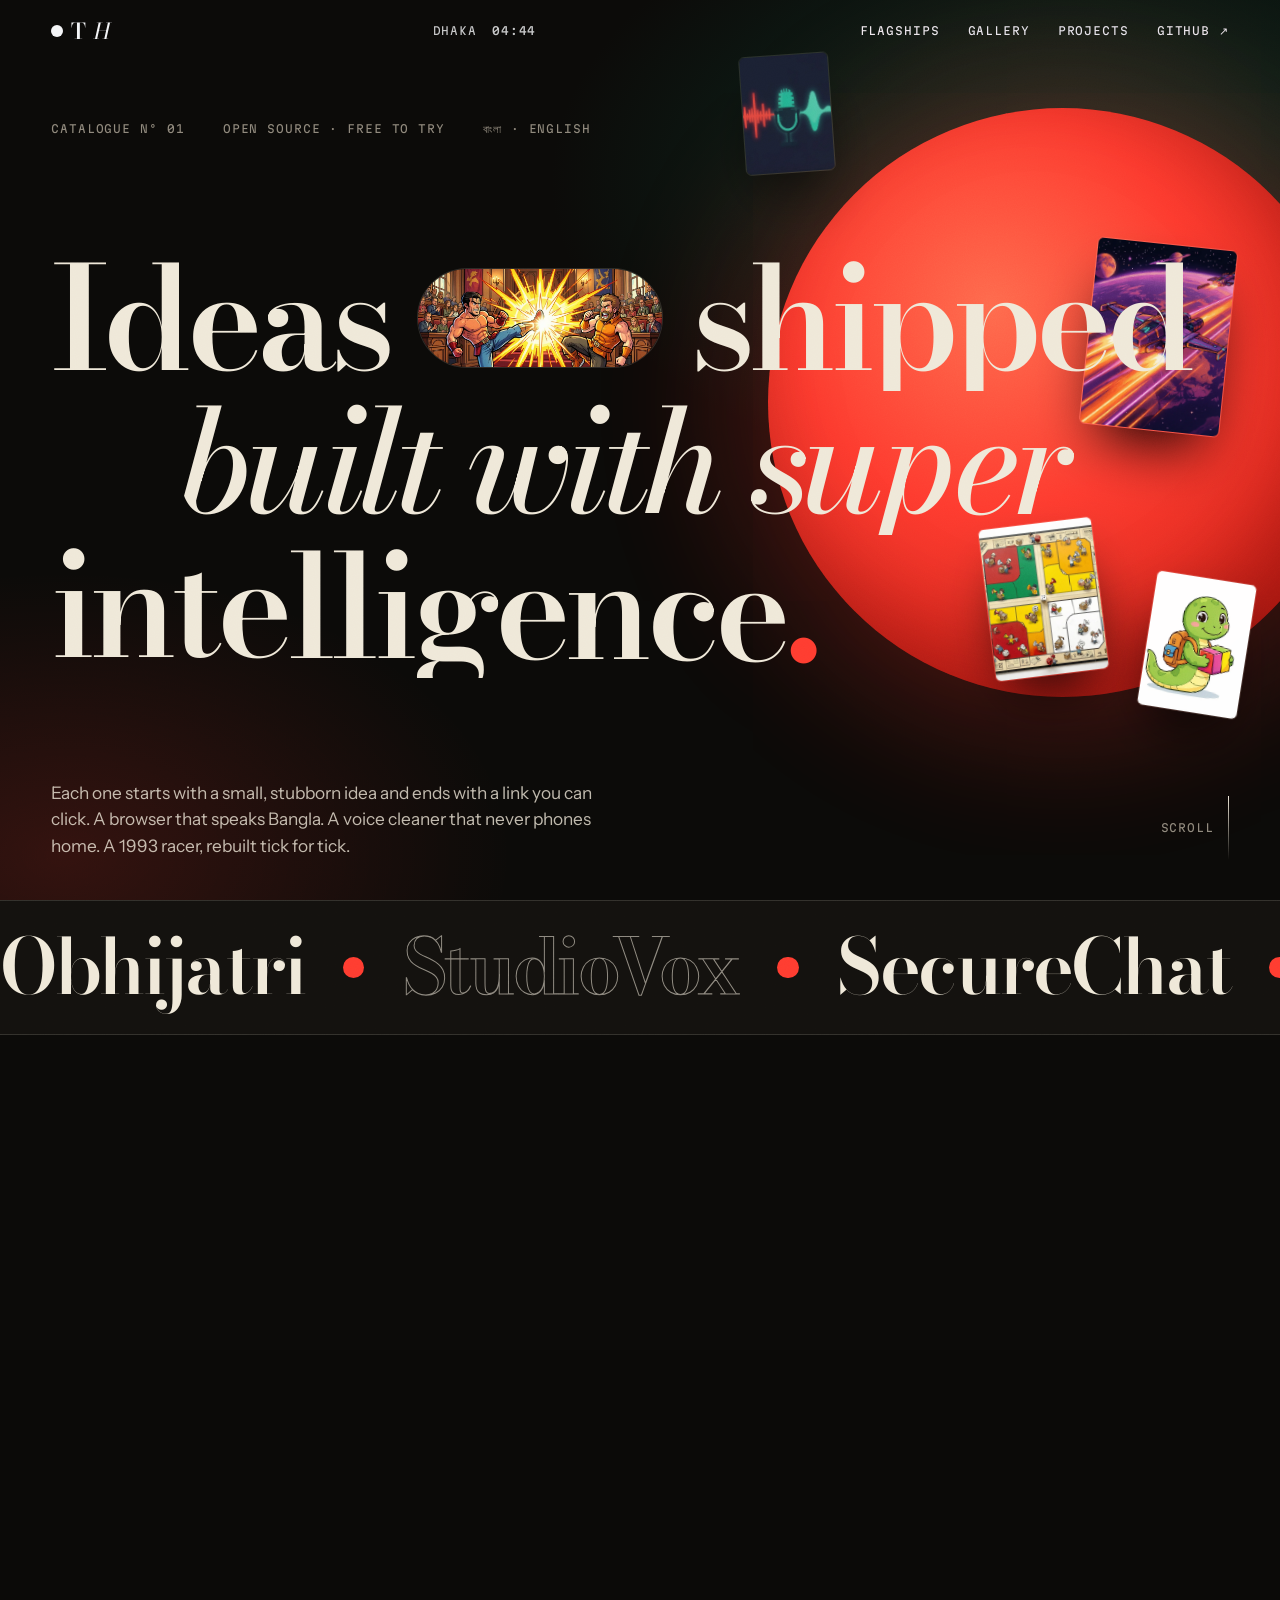
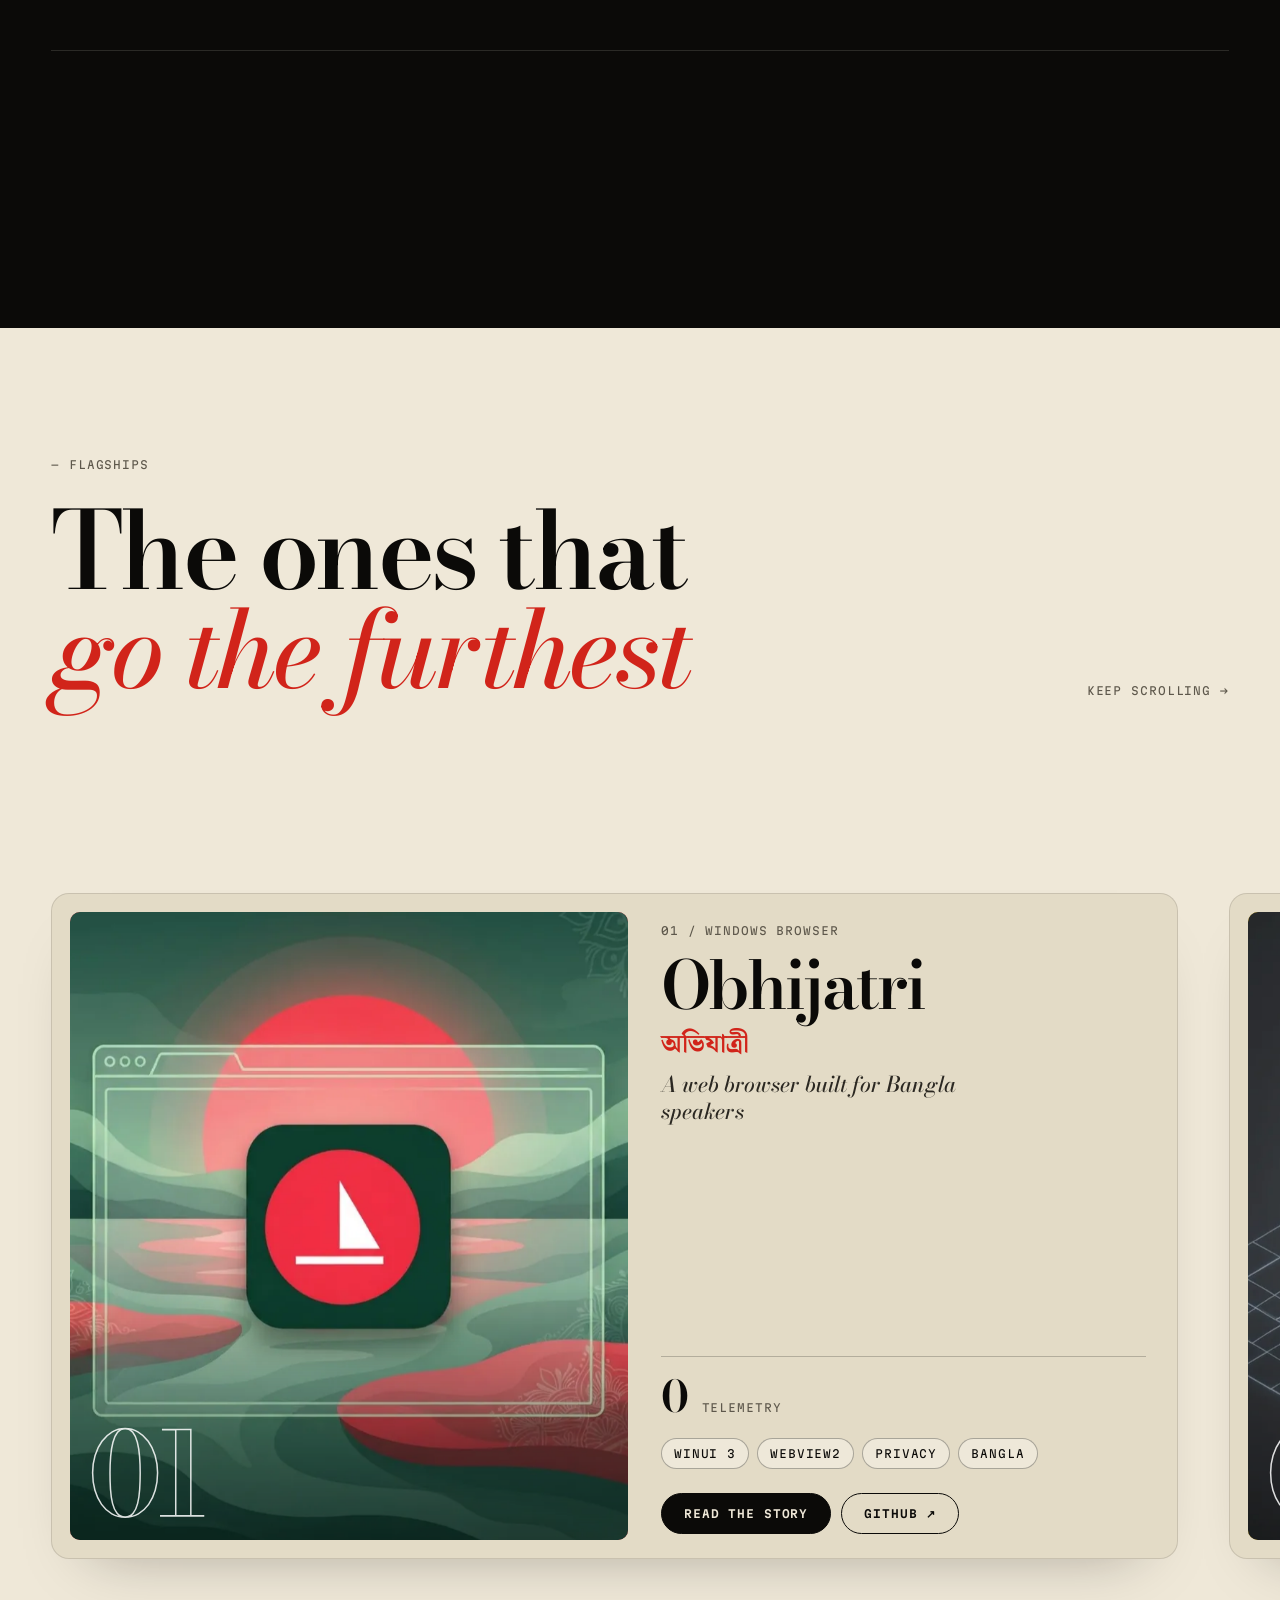
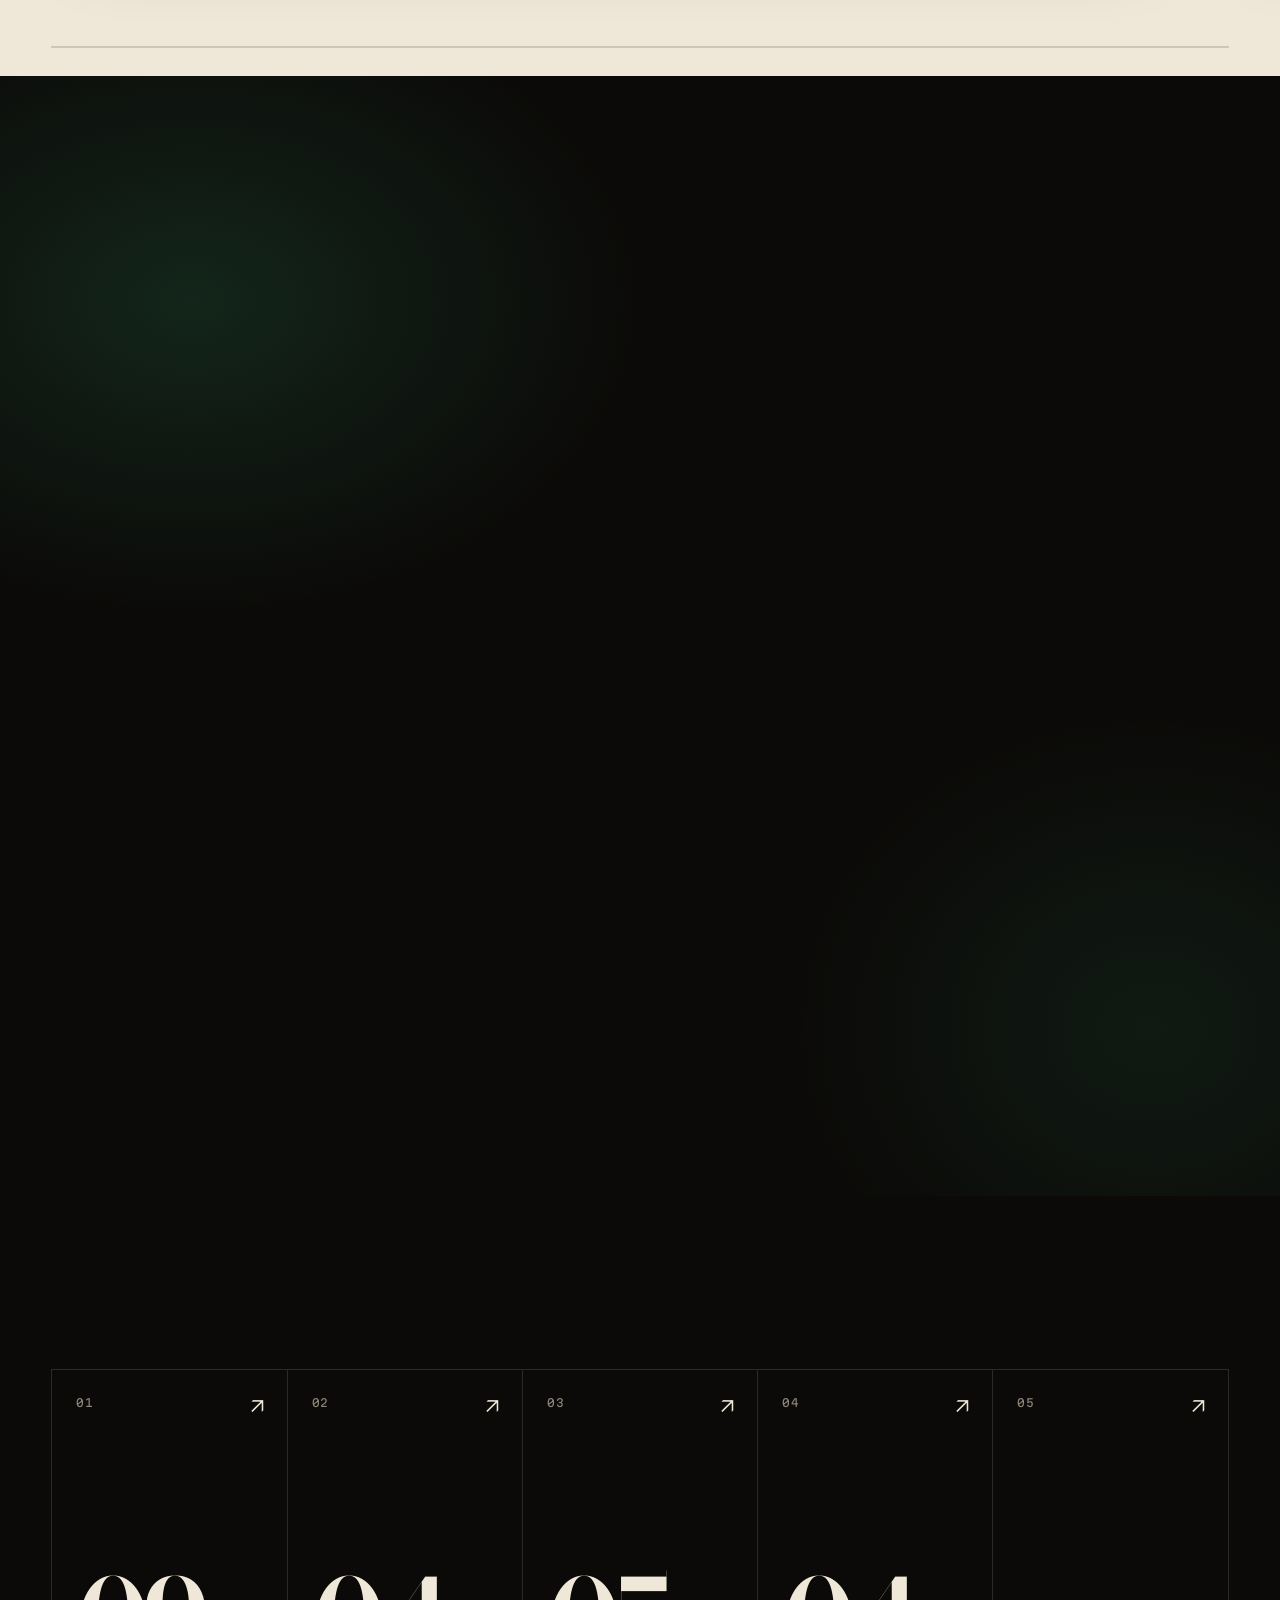
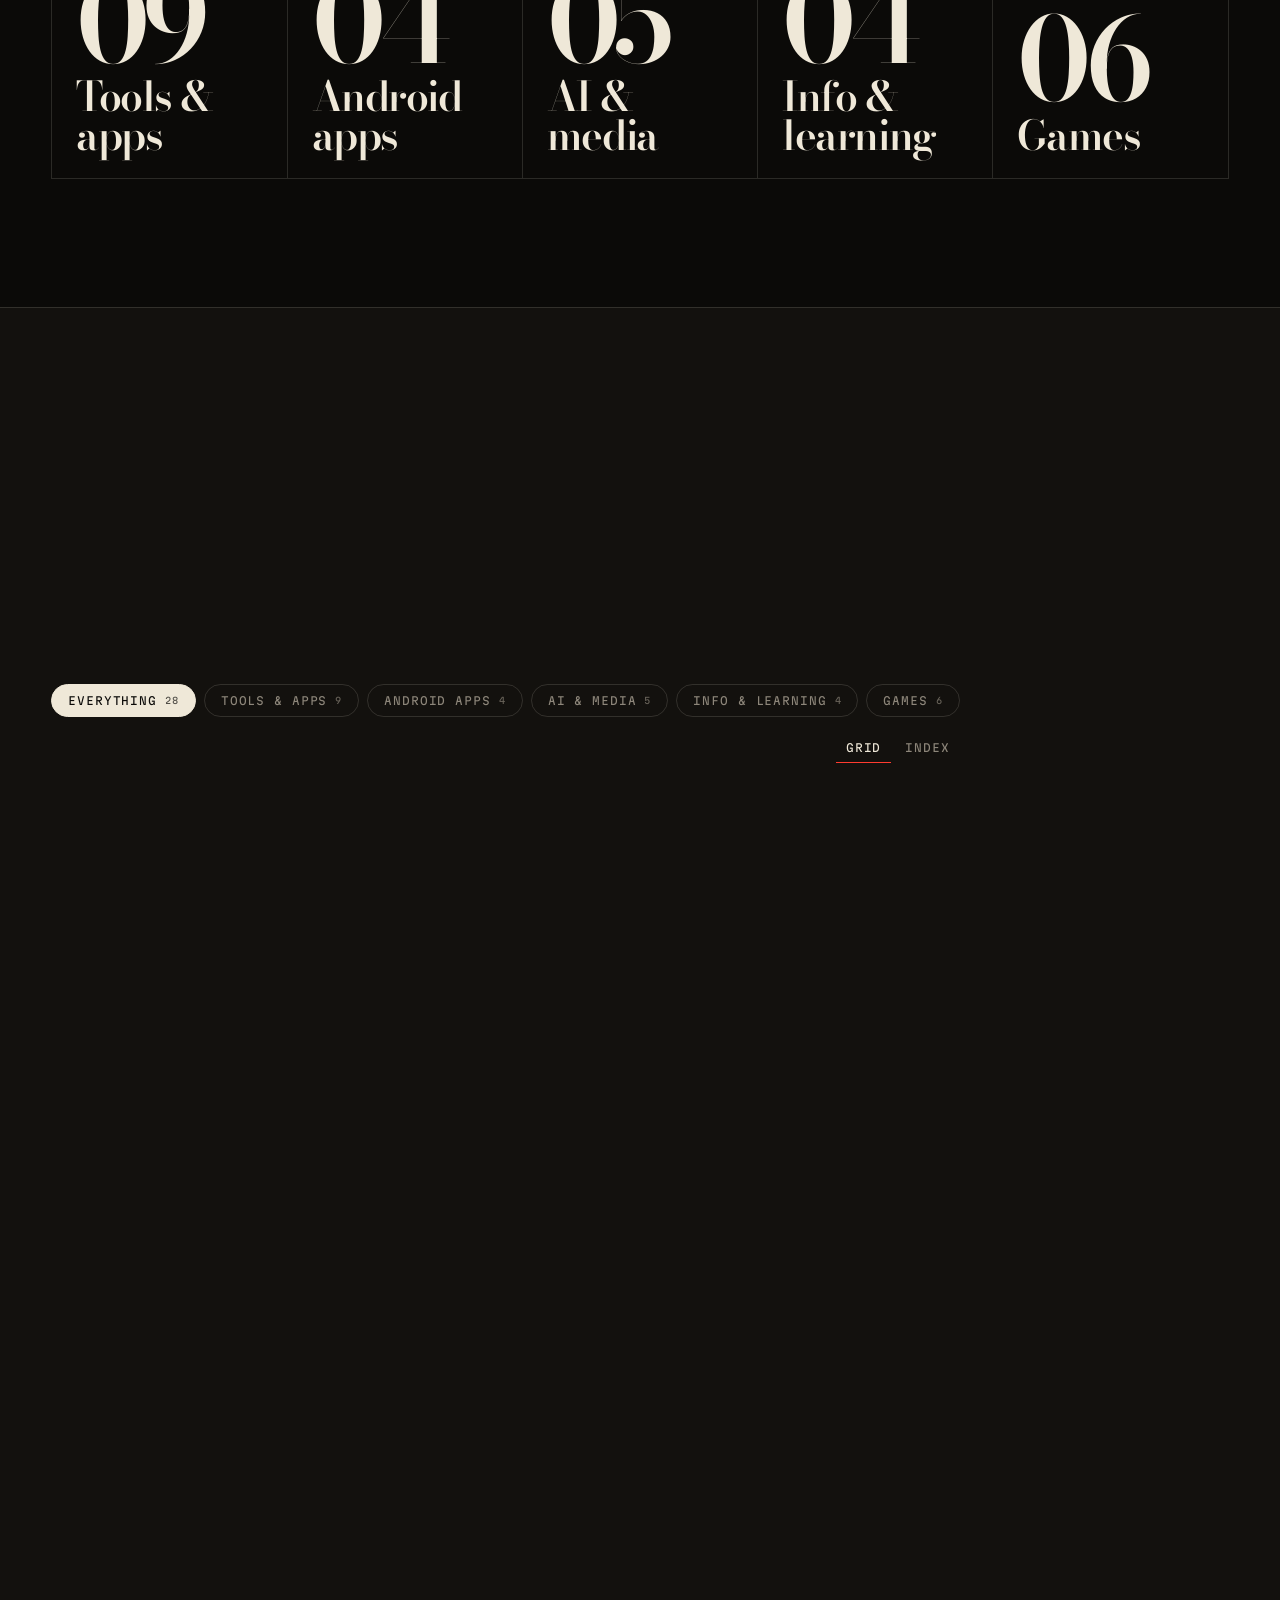
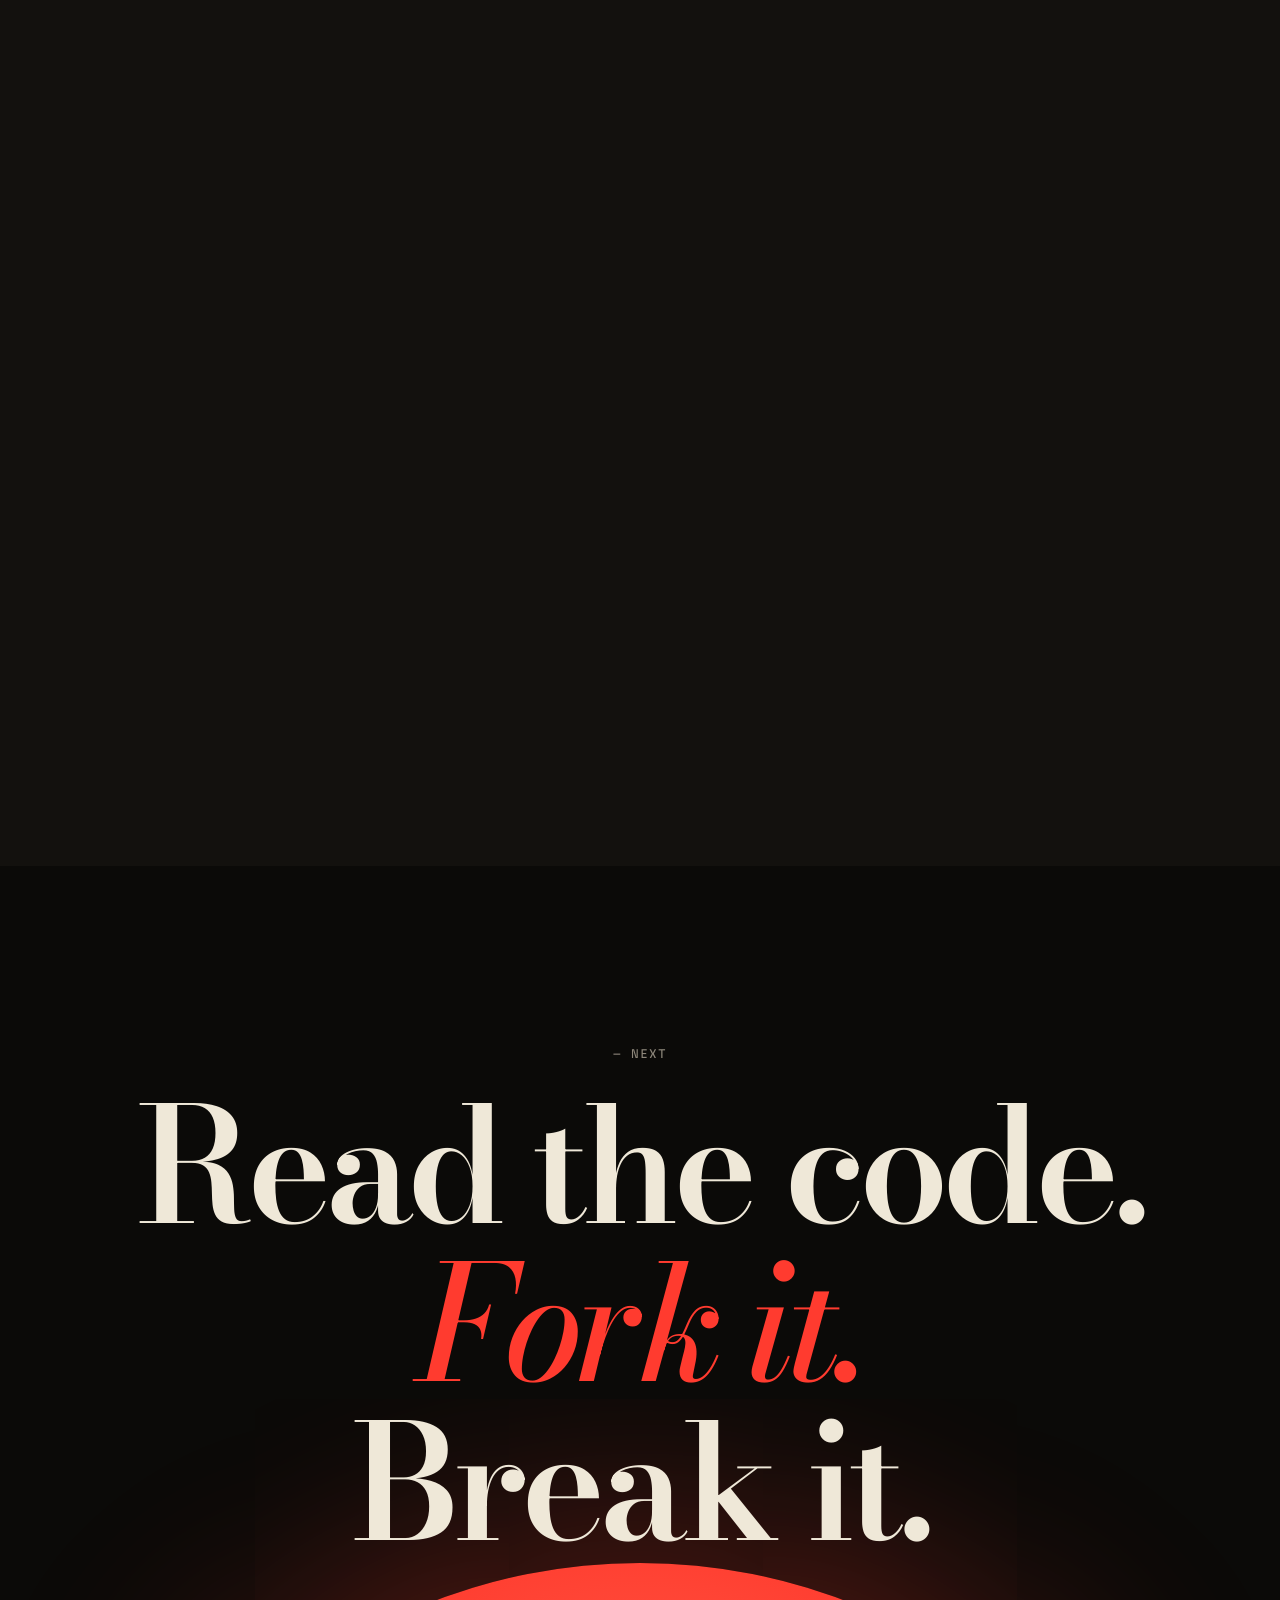
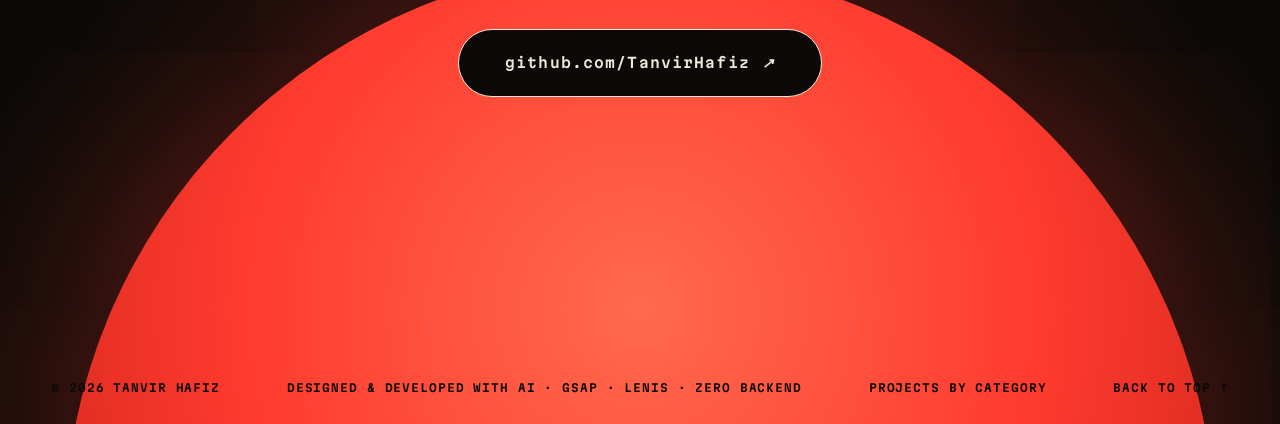
==== site/index.html @ 8b288dd9 "Add portfolio showcase site (static, Cloudflare-ready) Editorial gallery of open-source projects: fl" ====
<!doctype html>
<html lang="en">
<head>
<meta charset="utf-8">
<meta name="viewport" content="width=device-width, initial-scale=1, viewport-fit=cover">
<title>Tanvir Hafiz — Ideas shipped, built with superintelligence</title>
<meta name="description" content="A catalogue of open-source projects designed and developed with AI: a Bangla-first browser, offline voice restoration, encrypted chat, a tick-accurate SkyRoads remake and more.">
<meta name="theme-color" content="#0b0a08">
<meta property="og:title" content="Ideas shipped, built with superintelligence">
<meta property="og:description" content="Open-source projects by Tanvir Hafiz, from a Bangla-first browser to a 1993 racer rebuilt tick for tick.">
<meta property="og:type" content="website">
<meta name="twitter:card" content="summary_large_image">
<link rel="icon" href="favicon.svg" type="image/svg+xml">

<link rel="preconnect" href="https://fonts.googleapis.com">
<link rel="preconnect" href="https://fonts.gstatic.com" crossorigin>
<link href="https://fonts.googleapis.com/css2?family=Bodoni+Moda:ital,opsz,wght@0,6..96,400..900;1,6..96,400..900&family=Instrument+Sans:wght@400..700&family=Martian+Mono:wght@300..700&family=Noto+Serif+Bengali:wght@500;700&display=swap" rel="stylesheet">
<link rel="stylesheet" href="css/style.css">
<noscript><style>.preloader{display:none}[data-reveal]{opacity:1!important;transform:none!important}</style></noscript>
</head>
<body class="is-loading">

<!-- Preloader -->
<div class="preloader" aria-hidden="true">
  <div class="pre-sun"></div>
  <div class="pre-count"><span id="preNum">00</span><i id="preTotal">/00</i></div>
  <div class="pre-label">Cataloguing the work</div>
</div>

<div class="grain" aria-hidden="true"></div>
<div class="progress" aria-hidden="true"><i></i></div>
<div class="cursor" aria-hidden="true"><span class="cursor-label"></span></div>

<!-- Nav -->
<header class="nav">
  <a href="#top" class="logo" data-cursor="" aria-label="Back to top"><span class="logo-sun"></span>T<em>H</em></a>
  <div class="nav-clock mono"><span>Dhaka</span> <b id="clock">--:--</b></div>
  <nav class="nav-links mono" aria-label="Sections">
    <a href="#flagships">Flagships</a>
    <a href="#archive">Gallery</a>
    <a href="projects.html">Projects</a>
    <a href="https://github.com/TanvirHafiz" target="_blank" rel="noopener noreferrer">GitHub ↗</a>
  </nav>
</header>

<main id="top">

<!-- HERO -->
<section class="hero" id="hero">
  <div class="sun" aria-hidden="true"><div class="sun-core"></div></div>

  <div class="float f1" aria-hidden="true"><img src="img/SkyRoads-HD.webp" alt=""></div>
  <div class="float f2" aria-hidden="true"><img src="img/Hartal-Ludo.webp" alt=""></div>
  <div class="float f3" aria-hidden="true"><img src="img/StudioVox.webp" alt=""></div>
  <div class="float f4" aria-hidden="true"><img src="img/Tiny-Python.webp" alt=""></div>

  <div class="hero-meta mono">
    <span>Catalogue Nº 01</span>
    <span>Open source · Free to try</span>
    <span>বাংলা · English</span>
  </div>

  <h1 class="hero-title" aria-label="Ideas shipped, built with superintelligence">
    <span class="line"><span class="in" data-split>Ideas</span><span class="pill" aria-hidden="true"><span class="pill-in"></span></span><span class="in" data-split>shipped</span></span>
    <span class="line"><span class="in it" data-split>built with super</span></span>
    <span class="line"><span class="in" data-split>intelligence<b class="dot">.</b></span></span>
  </h1>

  <div class="hero-foot">
    <p class="hero-lede">Each one starts with a small, stubborn idea and ends with a link you can click. A browser that speaks Bangla. A voice cleaner that never phones home. A 1993 racer, rebuilt tick for tick.</p>
    <div class="hero-scroll mono"><span>Scroll</span><i></i></div>
  </div>
</section>

<!-- MARQUEE -->
<section class="marquee" aria-hidden="true">
  <div class="marquee-track" id="marquee"></div>
</section>

<!-- MANIFESTO -->
<section class="manifesto" id="manifesto">
  <p class="mono eyebrow" data-reveal>— Preface</p>
  <p class="manifesto-text" id="manifestoText">Open source and free to try. Most run <em>entirely on your own machine</em>, with no accounts and no uploads. Designed and developed with <em class="hl">Super intelligence</em>.</p>

  <div class="stats">
    <div class="stat" data-reveal><b data-count="0" id="cRepos">0</b><span class="mono">Repositories</span></div>
    <div class="stat" data-reveal><b data-count="0" id="cCats">0</b><span class="mono">Disciplines</span></div>
    <div class="stat" data-reveal><b data-count="0" id="cLive">0</b><span class="mono">Live demos</span></div>
    <div class="stat" data-reveal><b data-count="100" data-suffix="%">0</b><span class="mono">Open source</span></div>
  </div>
</section>

<!-- FLAGSHIPS (horizontal) -->
<section class="flag" id="flagships">
  <div class="flag-head">
    <div><p class="mono eyebrow">— Flagships</p>
    <h2 class="h2">The ones that<br><em>go the furthest</em></h2></div>
    <p class="flag-hint mono">Keep scrolling <span>→</span></p>
  </div>
  <div class="flag-pin">
    <div class="flag-track" id="flagTrack"></div>
    <div class="flag-bar" aria-hidden="true"><i></i></div>
  </div>
</section>

<!-- ANDROID -->
<section class="droid" id="android">
  <div class="droid-head">
    <div>
      <p class="mono eyebrow" data-reveal>— Android</p>
      <h2 class="h2" data-reveal>In your <em>pocket</em></h2>
    </div>
    <p class="droid-lede" data-reveal>Private, offline-first apps for the phone you already carry. Store links appear here as each one goes live.</p>
  </div>
  <div class="droid-row" id="droidRow"></div>
</section>

<!-- ROOMS -->
<section class="rooms" id="rooms">
  <p class="mono eyebrow" data-reveal>— Four rooms</p>
  <div class="rooms-grid" id="roomsGrid"></div>
</section>

<!-- ARCHIVE -->
<section class="archive" id="archive">
  <div class="archive-head">
    <div>
      <p class="mono eyebrow" data-reveal>— The full archive</p>
      <h2 class="h2" data-reveal>Everything,<br><em>on the table</em></h2>
    </div>
    <div class="controls">
      <div class="filters" id="filters" role="tablist" aria-label="Filter projects"></div>
      <div class="view-toggle mono" id="viewToggle" role="group" aria-label="View">
        <button data-view="grid" class="on" aria-pressed="true">Grid</button>
        <button data-view="list" aria-pressed="false">Index</button>
      </div>
    </div>
  </div>
  <div class="grid" id="grid"></div>
  <ol class="list" id="list" hidden></ol>
  <noscript>
    <ul>
      <li><a href="https://github.com/TanvirHafiz">All projects on GitHub</a></li>
    </ul>
  </noscript>
</section>

<!-- FOOTER -->
<footer class="foot" id="contact">
  <div class="foot-sun" aria-hidden="true"></div>
  <p class="mono eyebrow">— Next</p>
  <h2 class="foot-title"><span>Read the code.</span><span class="it">Fork it.</span><span>Break it.</span></h2>
  <a class="mag-btn" href="https://github.com/TanvirHafiz" target="_blank" rel="noopener noreferrer" data-cursor="Open">
    <span class="mag-in">github.com/TanvirHafiz <i>↗</i></span>
  </a>
  <div class="foot-base mono">
    <span>© <span id="yr">2026</span> Tanvir Hafiz</span>
    <span>Designed &amp; developed with AI · GSAP · Lenis · zero backend</span>
    <a href="projects.html" data-cursor="">Projects by category</a>
    <a href="#top" data-cursor="">Back to top ↑</a>
  </div>
</footer>
</main>

<!-- Hover preview (index view) -->
<div class="peek" id="peek" aria-hidden="true"><img alt=""></div>

<!-- Project dialog -->
<div class="modal" id="modal" role="dialog" aria-modal="true" aria-labelledby="mTitle" hidden>
  <div class="modal-veil"></div>
  <div class="modal-panel">
    <button class="m-close mono" id="mClose" data-cursor="Close">Close <i>✕</i></button>
    <div class="m-visual"><img id="mImg" alt=""><span class="m-no mono" id="mNo"></span></div>
    <div class="m-body">
      <p class="mono m-kind" id="mKind"></p>
      <h3 class="m-title" id="mTitle"></h3>
      <p class="m-bn" id="mBn"></p>
      <p class="m-tag" id="mTag"></p>
      <div class="m-block"><h4 class="mono">The idea</h4><p id="mIdea"></p></div>
      <div class="m-block"><h4 class="mono">What it does</h4><p id="mWhat"></p></div>
      <ul class="m-tags mono" id="mTags"></ul>
      <div class="m-actions" id="mActions"></div>
      <div class="m-nav mono">
        <button id="mPrev" data-cursor="Prev">← Prev</button>
        <span id="mPos"></span>
        <button id="mNext" data-cursor="Next">Next →</button>
      </div>
    </div>
  </div>
</div>

<script src="js/vendor/gsap.min.js"></script>
<script src="js/vendor/ScrollTrigger.min.js"></script>
<script src="js/vendor/Flip.min.js"></script>
<script src="js/vendor/lenis.min.js"></script>
<script src="js/data.js"></script>
<script src="js/main.js"></script>
</body>
</html>
---- site/css/style.css ----
/* ───────────────────────────────────────────
   Catalogue Nº 01 — ink, bone, and a rising sun
   ─────────────────────────────────────────── */
:root{
  --ink:#0b0a08; --ink-2:#13110e; --ink-3:#1c1915;
  --bone:#efe8d8; --mute:#8d867a; --line:rgba(239,232,216,.14);
  --sun:#ff3b2f; --leaf:#0e4d3a;
  --serif:"Bodoni Moda","Didot","Times New Roman",serif;
  --sans:"Instrument Sans","Helvetica Neue",Arial,sans-serif;
  --mono:"Martian Mono",ui-monospace,"SFMono-Regular",Menlo,monospace;
  --bn:"Noto Serif Bengali",serif;
  --gut:clamp(20px,4vw,64px);
  --ease:cubic-bezier(.19,1,.22,1);
}
*{box-sizing:border-box;margin:0;padding:0}
html{-webkit-text-size-adjust:100%;background:var(--ink)}
html.lenis,html.lenis body{height:auto}
.lenis.lenis-smooth{scroll-behavior:auto!important}
.lenis.lenis-stopped{overflow:hidden}
body{background:var(--ink);color:var(--bone);font-family:var(--sans);font-size:17px;line-height:1.55;overflow-x:hidden;-webkit-font-smoothing:antialiased}
body.is-loading{overflow:hidden}
img{display:block;max-width:100%}
a{color:inherit;text-decoration:none}
button{font:inherit;color:inherit;background:none;border:0;cursor:pointer}
ul,ol{list-style:none}
::selection{background:var(--sun);color:var(--ink)}
:focus-visible{outline:2px solid var(--sun);outline-offset:3px}
.mono{font-family:var(--mono);font-size:11px;letter-spacing:.08em;text-transform:uppercase;font-weight:400}
.eyebrow{color:var(--mute);margin-bottom:28px}
em,.it{font-style:italic}
.h2{font-family:var(--serif);font-weight:600;font-size:clamp(44px,8.4vw,132px);line-height:.92;letter-spacing:-.035em;font-variation-settings:"opsz" 18}
.h2 em{color:var(--sun);font-weight:500}

/* grain + progress + cursor */
.grain{position:fixed;inset:-50%;z-index:90;pointer-events:none;opacity:.09;mix-blend-mode:overlay;
  background-image:url("data:image/svg+xml;utf8,<svg xmlns='http://www.w3.org/2000/svg' width='220' height='220'><filter id='n'><feTurbulence type='fractalNoise' baseFrequency='.9' numOctaves='2' stitchTiles='stitch'/><feColorMatrix values='0 0 0 0 1  0 0 0 0 1  0 0 0 0 1  0 0 0 .9 0'/></filter><rect width='100%' height='100%' filter='url(%23n)'/></svg>");
  animation:grain 1.2s steps(6) infinite}
@keyframes grain{0%{transform:translate(0,0)}20%{transform:translate(-3%,2%)}40%{transform:translate(2%,-3%)}60%{transform:translate(-2%,-1%)}80%{transform:translate(3%,3%)}100%{transform:translate(0,0)}}
.progress{position:fixed;top:0;left:0;right:0;height:2px;z-index:95;pointer-events:none}
.progress i{display:block;height:100%;background:var(--sun);transform:scaleX(0);transform-origin:left}
.cursor{position:fixed;left:0;top:0;z-index:120;pointer-events:none;width:14px;height:14px;margin:-7px 0 0 -7px;border-radius:50%;background:var(--sun);mix-blend-mode:normal;display:grid;place-items:center;opacity:0;transition:width .35s var(--ease),height .35s var(--ease),margin .35s var(--ease),opacity .3s}
.cursor-label{font:600 10px/1 var(--mono);letter-spacing:.1em;text-transform:uppercase;color:var(--ink);opacity:0;transition:opacity .2s;white-space:nowrap}
.cursor.big{width:86px;height:86px;margin:-43px 0 0 -43px}
.cursor.big .cursor-label{opacity:1}
.cursor.on{opacity:1}
.cursor.hot{width:36px;height:36px;margin:-18px 0 0 -18px;opacity:.55}
@media (hover:none),(pointer:coarse){.cursor{display:none}}
@media (hover:hover) and (pointer:fine){body,a,button{cursor:none}}

/* nav */
.nav{position:fixed;top:0;left:0;right:0;z-index:80;display:flex;align-items:center;justify-content:space-between;padding:18px var(--gut);mix-blend-mode:difference;color:#fff;pointer-events:none}
.nav>*{pointer-events:auto}
.logo{font:600 22px/1 var(--serif);letter-spacing:-.02em;display:flex;align-items:center;gap:8px}
.logo em{font-weight:400}
.logo-sun{width:12px;height:12px;border-radius:50%;background:#fff;display:inline-block;animation:pulse 3s ease-in-out infinite}
@keyframes pulse{50%{transform:scale(.55)}}
.nav-clock{opacity:.8}
.nav-clock b{font-weight:500;margin-left:6px}
.nav-links{display:flex;gap:28px}
.nav-links a{position:relative;padding:4px 0}
.nav-links a::after{content:"";position:absolute;left:0;right:0;bottom:0;height:1px;background:currentColor;transform:scaleX(0);transform-origin:right;transition:transform .5s var(--ease)}
.nav-links a:hover::after{transform:scaleX(1);transform-origin:left}
@media (max-width:760px){.nav-clock{display:none}.nav-links{gap:16px}.nav-links a:first-child{display:none}}
@media (max-width:480px){.nav-links a:nth-child(2){display:none}}

/* preloader */
.preloader{position:fixed;inset:0;z-index:200;background:var(--ink);display:grid;place-items:center;overflow:hidden}
.pre-sun{position:absolute;left:50%;top:50%;width:min(34vw,300px);aspect-ratio:1;border-radius:50%;background:var(--sun);box-shadow:0 0 120px 20px rgba(255,59,47,.35)}
.pre-count{position:absolute;left:var(--gut);bottom:var(--gut);font:600 clamp(64px,14vw,220px)/.8 var(--serif);letter-spacing:-.05em;color:var(--bone);mix-blend-mode:difference;z-index:2}
.pre-count i{font-size:.22em;font-style:normal;font-family:var(--mono);letter-spacing:.1em;margin-left:.6em;opacity:.6}
.pre-label{position:absolute;right:var(--gut);bottom:var(--gut);font:400 11px/1 var(--mono);letter-spacing:.1em;text-transform:uppercase;color:var(--mute);z-index:2}

/* HERO */
.hero{position:relative;min-height:100svh;padding:120px var(--gut) 40px;display:flex;flex-direction:column;justify-content:space-between;overflow:hidden;isolation:isolate}
.hero::before{content:"";position:absolute;inset:0;z-index:-2;background:
  radial-gradient(60% 50% at 85% 20%,rgba(14,77,58,.55),transparent 70%),
  radial-gradient(50% 45% at 5% 95%,rgba(255,59,47,.16),transparent 70%),var(--ink)}
.sun{position:absolute;right:-6vw;top:12vh;width:min(46vw,720px);aspect-ratio:1;z-index:-1;will-change:transform}
.sun-core{width:100%;height:100%;border-radius:50%;background:radial-gradient(circle at 38% 34%,#ff6a4d 0,var(--sun) 38%,#c3180f 100%);box-shadow:0 0 160px 30px rgba(255,59,47,.28),inset -30px -40px 90px rgba(80,0,0,.4);animation:breathe 9s ease-in-out infinite}
@keyframes breathe{50%{transform:scale(1.035)}}
.hero-meta{display:flex;gap:clamp(14px,3vw,48px);flex-wrap:wrap;color:var(--mute)}
.hero-title{font-family:var(--serif);font-weight:600;font-variation-settings:"opsz" 18;font-size:clamp(46px,11.2vw,200px);line-height:.9;letter-spacing:-.04em;margin:5vh 0 4vh}
.hero-title .line{display:flex;align-items:center;flex-wrap:nowrap;overflow:hidden;padding:.04em 0 .06em;white-space:nowrap}
.hero-title .in{display:inline-block;will-change:transform}
.hero-title .it{font-style:italic;font-weight:500;color:var(--bone);padding-left:.9em}
.hero-title .dot{color:var(--sun);font-weight:700}
.hero-title .in .ch{display:inline-block}
.pill{display:inline-block;width:1.7em;height:.68em;border-radius:999px;margin:0 .2em;position:relative;overflow:hidden;flex:none;box-shadow:0 0 0 1px var(--line)}
.pill-in{position:absolute;inset:0;background-size:cover;background-position:center;transition:opacity .9s}
.pill-in img,.pill img{width:100%;height:100%;object-fit:cover;position:absolute;inset:0;opacity:0;transition:opacity .9s}
.pill img.on{opacity:1}
.hero-foot{display:flex;align-items:flex-end;justify-content:space-between;gap:40px}
.hero-lede{max-width:46ch;font-size:clamp(16px,1.35vw,20px);color:rgba(239,232,216,.78)}
.hero-scroll{display:flex;align-items:center;gap:14px;color:var(--mute)}
.hero-scroll i{display:block;width:1px;height:64px;background:linear-gradient(var(--bone),transparent);transform-origin:top;animation:drop 2.2s var(--ease) infinite}
@keyframes drop{0%{transform:scaleY(0)}60%{transform:scaleY(1)}100%{transform:scaleY(1);opacity:0}}
.float{position:absolute;z-index:0;width:clamp(90px,11vw,190px);aspect-ratio:3/4;border-radius:6px;overflow:hidden;box-shadow:0 30px 60px -20px #000;will-change:transform;border:1px solid var(--line)}
.float img{width:100%;height:100%;object-fit:cover}
.f1{right:4vw;top:27vh;rotate:6deg}
.f2{right:14vw;top:58vh;rotate:-7deg;width:clamp(80px,9vw,160px)}
.f3{left:58vw;top:6vh;rotate:-4deg;width:clamp(70px,7vw,120px);opacity:.9}
.f4{right:2.5vw;top:64vh;rotate:9deg;width:clamp(80px,8vw,140px)}
@media (max-width:900px){.float{display:none}.sun{width:90vw;top:30vh;right:-30vw}.hero-title .it{padding-left:.5em}.hero-scroll{display:none}.hero-meta span:nth-child(3){display:none}}

/* MARQUEE */
.marquee{border-block:1px solid var(--line);overflow:hidden;padding:2.2vw 0;background:var(--ink-2)}
.marquee-track{display:flex;width:max-content;will-change:transform}
.mq-item{display:flex;align-items:center;gap:clamp(24px,3vw,56px);padding-right:clamp(24px,3vw,56px);font:600 clamp(34px,6vw,96px)/1 var(--serif);letter-spacing:-.03em;white-space:nowrap}
.mq-item span.o{color:transparent;-webkit-text-stroke:1px rgba(239,232,216,.55)}
.mq-item i{display:block;width:.28em;height:.28em;border-radius:50%;background:var(--sun);flex:none}

/* MANIFESTO */
.manifesto{padding:clamp(100px,16vw,260px) var(--gut) clamp(80px,10vw,160px)}
.manifesto-text{font:500 clamp(28px,4vw,62px)/1.22 var(--serif);letter-spacing:-.012em;max-width:24em;font-variation-settings:"opsz" 18}
.manifesto-text .w{display:inline-block;overflow:hidden;vertical-align:top;white-space:pre;padding:.08em .08em .2em;margin:-.08em -.08em -.2em}
.manifesto-text .wi{display:inline-block;will-change:transform}
.manifesto-text em{font-weight:500}
.manifesto-text em.hl{color:var(--sun)}
.stats{display:grid;grid-template-columns:repeat(4,1fr);gap:0;margin-top:clamp(70px,9vw,140px);border-top:1px solid var(--line)}
.stat{padding:28px 20px 0 0;display:flex;flex-direction:column;gap:12px}
.stat+.stat{padding-left:24px;border-left:1px solid var(--line)}
.stat b{font:600 clamp(54px,8vw,128px)/.9 var(--serif);letter-spacing:-.05em}
.stat span{color:var(--mute)}
@media (max-width:760px){.stats{grid-template-columns:1fr 1fr;row-gap:36px}.stat:nth-child(3){border-left:0;padding-left:0}}

/* FLAGSHIPS */
.flag{position:relative;background:var(--bone);color:var(--ink);padding-top:clamp(80px,10vw,160px)}
.flag .eyebrow{color:#5e584c}
.flag-head{padding:0 var(--gut) clamp(40px,6vw,90px);display:flex;justify-content:space-between;align-items:flex-end;gap:30px;flex-wrap:wrap}
.flag .h2 em{color:#d1241a}
.flag-hint{color:#5e584c}
.flag-hint span{display:inline-block;animation:nudge 1.6s var(--ease) infinite}
@keyframes nudge{50%{transform:translateX(8px)}}
.flag-pin{position:relative;height:100vh;height:100svh;overflow:hidden;display:flex;align-items:center}
.flag-track{display:flex;gap:clamp(22px,4vw,70px);padding:0 var(--gut);will-change:transform;align-items:center}
.fp{position:relative;flex:none;width:min(88vw,1180px);height:min(74vh,720px);display:grid;grid-template-columns:1.12fr 1fr;gap:clamp(20px,2.6vw,40px);align-items:stretch;padding:clamp(12px,1.4vw,20px);background:#e3dbc6;border:1px solid rgba(11,10,8,.12);border-radius:18px;box-shadow:0 30px 60px -40px rgba(11,10,8,.35)}
.fp-img{position:relative;border-radius:10px;overflow:hidden;background:var(--c,#222);cursor:pointer}
.fp-img img{position:absolute;inset:-4% -12%;width:124%;height:108%;max-width:none;object-fit:cover;will-change:transform}
.fp-img::after{content:"";position:absolute;inset:0;background:linear-gradient(to top,rgba(0,0,0,.35),transparent 40%)}
.fp-no{position:absolute;left:18px;bottom:8px;z-index:2;font:600 clamp(70px,9vw,150px)/1 var(--serif);letter-spacing:-.06em;color:transparent;-webkit-text-stroke:1.5px rgba(255,255,255,.85)}
.fp-body{display:flex;flex-direction:column;justify-content:space-between;padding:10px clamp(4px,1vw,16px) 6px 0}
.fp-kind{color:#5e584c}
.fp-title{font:600 clamp(38px,5.2vw,84px)/.92 var(--serif);letter-spacing:-.04em;margin:16px 0 14px;font-variation-settings:"opsz" 18}
.fp-bn{font:700 clamp(18px,2vw,28px)/1.2 var(--bn);color:#d1241a;margin-bottom:10px}
.fp-tag{font:italic 500 clamp(18px,1.7vw,26px)/1.25 var(--serif);color:#2b2822;max-width:24ch}
.fp-stat{display:flex;align-items:baseline;gap:14px;border-top:1px solid rgba(11,10,8,.22);padding-top:18px;margin-top:20px}
.fp-stat b{font:600 clamp(30px,3.4vw,54px)/1 var(--serif);letter-spacing:-.03em}
.fp-stat span{color:#5e584c}
.fp-tags{display:flex;flex-wrap:wrap;gap:8px;margin:20px 0 24px}
.fp-tags li{border:1px solid rgba(11,10,8,.3);background:rgba(250,246,236,.5);border-radius:99px;padding:6px 12px}
.btn-row{display:flex;gap:10px;flex-wrap:wrap}
.btn{display:inline-flex;align-items:center;gap:10px;border-radius:99px;padding:14px 22px;font:600 11px/1 var(--mono);letter-spacing:.08em;text-transform:uppercase;border:1px solid currentColor;position:relative;overflow:hidden;transition:color .4s var(--ease),border-color .4s;isolation:isolate}
.btn::before{content:"";position:absolute;inset:0;background:var(--sun);transform:translateY(101%);transition:transform .5s var(--ease);z-index:-1;border-radius:inherit}
.btn:hover::before{transform:none}
.btn:hover{color:var(--ink);border-color:var(--sun)}
.btn.solid{background:var(--ink);color:var(--bone);border-color:var(--ink)}
.btn.solid:hover{color:var(--ink)}
.flag-bar{position:absolute;left:var(--gut);right:var(--gut);bottom:28px;height:2px;background:rgba(11,10,8,.15)}
.flag-bar i{display:block;height:100%;background:#d1241a;transform:scaleX(0);transform-origin:left}
.flag-end{flex:none;width:30vw}
@media (max-width:900px){
  .flag-pin{height:auto;display:block;overflow:visible}
  .flag-track{flex-direction:column;gap:70px;padding-bottom:80px;align-items:stretch}
  .fp{width:100%;height:auto;grid-template-columns:1fr}
  .fp-img{aspect-ratio:4/3}
  .flag-bar,.flag-hint,.flag-end{display:none}
  .fp-tag{max-width:none}
}


/* ANDROID */
.droid{position:relative;padding:clamp(90px,11vw,180px) var(--gut) clamp(80px,10vw,160px);background:
  radial-gradient(50% 40% at 15% 20%,rgba(74,222,154,.13),transparent 70%),
  radial-gradient(40% 40% at 90% 85%,rgba(74,222,154,.08),transparent 70%),var(--ink);overflow:hidden}
.droid-head{display:flex;justify-content:space-between;align-items:flex-end;gap:30px;flex-wrap:wrap;margin-bottom:clamp(48px,6vw,96px)}
.droid .h2 em{color:#4ade9a}
.droid-lede{max-width:34ch;color:rgba(239,232,216,.7)}
.droid-row{display:grid;grid-template-columns:repeat(auto-fit,minmax(240px,1fr));gap:clamp(24px,3vw,48px);align-items:start}
.phone{display:block;width:100%;max-width:310px;margin:0 auto;color:inherit}
.phone:nth-child(even){margin-top:clamp(0px,5vw,72px)}
.ph-bezel{position:relative;border-radius:44px;padding:10px;background:linear-gradient(150deg,#34312b,#0d0c0a 60%);box-shadow:0 50px 90px -40px #000,inset 0 0 0 1px rgba(255,255,255,.09),0 0 0 1px rgba(0,0,0,.6);transition:transform .8s var(--ease),box-shadow .8s var(--ease)}
.phone:hover .ph-bezel,.phone:focus-visible .ph-bezel{transform:translateY(-14px) rotate(-1.6deg);box-shadow:0 70px 110px -40px var(--c),inset 0 0 0 1px rgba(255,255,255,.14),0 0 0 1px rgba(0,0,0,.6)}
.ph-screen{position:relative;border-radius:34px;overflow:hidden;background:linear-gradient(180deg,color-mix(in srgb,var(--c) 28%,#14120f) 0,#14120f 46%);padding:0 0 22px}
.ph-status{display:flex;align-items:center;justify-content:space-between;padding:12px 22px 10px;font:500 10px/1 var(--mono);letter-spacing:.04em;color:rgba(255,255,255,.8)}
.ph-cam{width:9px;height:9px;border-radius:50%;background:#050504;box-shadow:0 0 0 2px #1d1b17}
.ph-hero{margin:6px 14px 0;border-radius:20px;overflow:hidden;aspect-ratio:1;background:var(--c);box-shadow:0 18px 30px -18px #000}
.ph-hero img{width:100%;height:100%;object-fit:cover;transition:transform 1.2s var(--ease)}
.phone:hover .ph-hero img{transform:scale(1.08)}
.ph-info{padding:18px 18px 0}
.ph-info h3{font:600 clamp(24px,2vw,30px)/1 var(--serif);letter-spacing:-.03em}
.ph-info .bn{font:700 15px var(--bn);color:rgba(239,232,216,.7);margin-left:6px}
.ph-info p{margin-top:8px;font-size:13.5px;line-height:1.45;color:rgba(239,232,216,.66);display:-webkit-box;-webkit-line-clamp:3;-webkit-box-orient:vertical;overflow:hidden}
.ph-chips{display:flex;flex-wrap:wrap;gap:5px;margin-top:12px}
.ph-chips li{font:400 9px/1 var(--mono);letter-spacing:.06em;text-transform:uppercase;border:1px solid rgba(239,232,216,.18);border-radius:99px;padding:5px 8px;color:rgba(239,232,216,.65)}
.ph-get{display:flex;align-items:center;justify-content:center;gap:8px;margin-top:16px;padding:12px;border-radius:12px;border:1px dashed rgba(74,222,154,.55);color:#4ade9a;font:500 10px/1 var(--mono);letter-spacing:.08em;text-transform:uppercase}
.ph-get::before{content:"";width:0;height:0;border-left:8px solid currentColor;border-top:5px solid transparent;border-bottom:5px solid transparent}
.ph-bar{width:34%;height:4px;border-radius:4px;background:rgba(255,255,255,.35);margin:18px auto 0}
@media (max-width:900px){
  .droid-row{display:flex;overflow-x:auto;scroll-snap-type:x mandatory;gap:20px;margin:0 calc(var(--gut) * -1);padding:0 var(--gut) 30px;scrollbar-width:none}
  .droid-row::-webkit-scrollbar{display:none}
  .phone{flex:none;width:min(76vw,290px);scroll-snap-align:center;margin:0!important}
}

/* ROOMS */
.rooms{padding:clamp(80px,10vw,160px) var(--gut)}
.rooms-grid{display:grid;grid-template-columns:repeat(auto-fit,minmax(200px,1fr));border-top:1px solid var(--line);border-left:1px solid var(--line)}
.room{position:relative;min-height:clamp(260px,32vw,460px);border-right:1px solid var(--line);border-bottom:1px solid var(--line);padding:24px;display:flex;flex-direction:column;justify-content:space-between;overflow:hidden;text-align:left;isolation:isolate}
.room::before{content:"";position:absolute;inset:0;background:var(--rc);transform:translateY(101%);transition:transform .7s var(--ease);z-index:-1}
.room:hover::before{transform:none}
.room:hover{color:var(--ink)}
.room-n{color:var(--mute);transition:color .4s}
.room:hover .room-n{color:var(--ink)}
.room-name{font:600 clamp(28px,3.2vw,52px)/.95 var(--serif);letter-spacing:-.035em}
.room-count{font:600 clamp(70px,9vw,150px)/.8 var(--serif);letter-spacing:-.06em;margin-bottom:10px}
.room-arr{position:absolute;right:22px;top:20px;font-size:22px;transition:transform .5s var(--ease)}
.room:hover .room-arr{transform:translate(4px,-4px) rotate(45deg)}
@media (max-width:900px){.rooms-grid{grid-template-columns:1fr 1fr}}

/* ARCHIVE */
.archive{padding:clamp(60px,8vw,120px) var(--gut) clamp(100px,12vw,200px);background:var(--ink-2);border-top:1px solid var(--line)}
.archive-head{display:flex;justify-content:space-between;align-items:flex-end;gap:30px;flex-wrap:wrap;margin-bottom:clamp(40px,5vw,80px)}
.controls{display:flex;flex-direction:column;gap:16px;align-items:flex-end}
.filters{display:flex;gap:8px;flex-wrap:wrap;justify-content:flex-end}
.chip{border:1px solid var(--line);border-radius:99px;padding:10px 16px;font:400 11px/1 var(--mono);letter-spacing:.08em;text-transform:uppercase;color:var(--mute);transition:all .35s var(--ease);display:inline-flex;gap:8px;align-items:center}
.chip sup{font-size:9px;opacity:.7}
.chip:hover{color:var(--bone);border-color:var(--bone)}
.chip.on{background:var(--bone);color:var(--ink);border-color:var(--bone)}
.view-toggle{display:flex;gap:4px;color:var(--mute)}
.view-toggle button{padding:6px 10px;font:inherit;letter-spacing:inherit;text-transform:inherit;border-bottom:1px solid transparent}
.view-toggle button.on{color:var(--bone);border-color:var(--sun)}
.grid{display:grid;grid-template-columns:repeat(4,1fr);gap:clamp(18px,2vw,32px);perspective:1400px}
.card{position:relative;display:flex;flex-direction:column;gap:12px;text-align:left;transform-style:preserve-3d}
.card[data-col="1"],.card[data-col="3"]{margin-top:clamp(0px,3vw,48px)}
.card-media{position:relative;aspect-ratio:1;border-radius:8px;overflow:hidden;background:var(--c);transform:rotateX(var(--rx,0deg)) rotateY(var(--ry,0deg));transition:transform .5s var(--ease),box-shadow .5s;box-shadow:0 20px 50px -30px #000;will-change:transform}
.card:hover .card-media{box-shadow:0 40px 80px -30px var(--c)}
.card-media img{width:100%;height:100%;object-fit:cover;transform:scale(1.04);transition:transform 1.1s var(--ease)}
.card:hover .card-media img{transform:scale(1.14)}
.card-media::after{content:"";position:absolute;inset:0;background:radial-gradient(420px circle at var(--mx,50%) var(--my,50%),rgba(255,255,255,.28),transparent 45%);opacity:0;transition:opacity .4s;mix-blend-mode:soft-light}
.card:hover .card-media::after{opacity:1}
.card-no{position:absolute;left:14px;top:12px;z-index:2;color:#fff;mix-blend-mode:difference}
.card-live{position:absolute;right:12px;top:12px;z-index:2;background:var(--sun);color:var(--ink);padding:5px 9px;border-radius:99px}
.card-info{display:flex;justify-content:space-between;gap:16px;align-items:flex-start}
.card-title{font:600 clamp(20px,1.75vw,28px)/1.05 var(--serif);letter-spacing:-.03em}
.card-kind{color:var(--mute);margin-top:8px}
.card-go{flex:none;width:32px;height:32px;border:1px solid var(--line);border-radius:50%;display:grid;place-items:center;transition:all .4s var(--ease)}
.card:hover .card-go{background:var(--sun);border-color:var(--sun);color:var(--ink);transform:rotate(45deg)}
.card-tag{color:rgba(239,232,216,.62);font-size:14px;line-height:1.45;max-width:38ch;display:-webkit-box;-webkit-line-clamp:2;-webkit-box-orient:vertical;overflow:hidden}
.card.hide{display:none}
@media (max-width:1099px){.grid{grid-template-columns:repeat(3,1fr)}}
@media (max-width:900px){.controls{align-items:flex-start}.filters{justify-content:flex-start}}
@media (max-width:699px){.grid{grid-template-columns:1fr 1fr;gap:20px 14px}.card[data-col]{margin-top:0}.card-tag{display:none}.card-go{display:none}}

/* list view */
.list{border-top:1px solid var(--line)}
.row{display:grid;grid-template-columns:70px 1.5fr 1fr 1fr 40px;gap:20px;align-items:center;padding:clamp(18px,2.2vw,34px) 8px;border-bottom:1px solid var(--line);width:100%;text-align:left;transition:padding .5s var(--ease),color .3s,background .3s}
.row:hover{padding-left:28px;background:rgba(239,232,216,.04)}
.row-t{font:600 clamp(26px,4vw,64px)/1 var(--serif);letter-spacing:-.035em}
.row .mono{color:var(--mute)}
.row-a{font-size:22px;transition:transform .5s var(--ease)}
.row:hover .row-a{transform:rotate(45deg);color:var(--sun)}
.row.hide{display:none}
@media (max-width:760px){.row{grid-template-columns:44px 1fr 30px}.row-c,.row-k{display:none}}
.peek{position:fixed;left:0;top:0;width:min(26vw,340px);aspect-ratio:4/5;z-index:70;pointer-events:none;border-radius:8px;overflow:hidden;opacity:0;scale:.6;box-shadow:0 50px 100px -30px #000;border:1px solid var(--line)}
.peek img{width:100%;height:100%;object-fit:cover}
@media (hover:none),(max-width:900px){.peek{display:none}}

/* FOOTER */
.foot{position:relative;padding:clamp(100px,14vw,240px) var(--gut) 28px;overflow:hidden;isolation:isolate;text-align:center;display:flex;flex-direction:column;align-items:center}
.foot-sun{position:absolute;left:50%;bottom:-54vw;width:90vw;aspect-ratio:1;border-radius:50%;background:radial-gradient(circle at 50% 30%,#ff6a4d,var(--sun) 40%,#a31208);transform:translateX(-50%);z-index:-1;box-shadow:0 0 200px 40px rgba(255,59,47,.3)}
.foot-title{font:600 clamp(54px,12.5vw,230px)/.88 var(--serif);letter-spacing:-.045em;display:flex;flex-direction:column;font-variation-settings:"opsz" 18}
.foot-title span{display:block;overflow:hidden;padding:.03em .1em .08em}
.foot-title .it{font-style:italic;font-weight:500;color:var(--sun)}
.mag-btn{margin:clamp(40px,5vw,80px) 0 clamp(120px,22vw,340px);display:inline-block;padding:26px 46px;border-radius:99px;border:1px solid var(--bone);font:600 clamp(12px,1.1vw,15px)/1 var(--mono);letter-spacing:.08em;position:relative;background:var(--ink);transition:background .4s,color .4s,border-color .4s}
.mag-btn:hover{background:var(--bone);color:var(--ink)}
.mag-in{display:inline-flex;gap:12px;pointer-events:none}
.foot-base{display:flex;justify-content:space-between;gap:20px;flex-wrap:wrap;width:100%;color:var(--ink);font-weight:600;margin-top:auto;position:relative}

/* MODAL */
.modal{position:fixed;inset:0;z-index:150;display:flex;align-items:stretch;justify-content:flex-end}
.modal[hidden]{display:none}
.modal-veil{position:absolute;inset:0;background:rgba(5,4,3,.82);backdrop-filter:blur(10px);-webkit-backdrop-filter:blur(10px)}
.modal-panel{position:relative;width:min(1240px,100%);margin-left:auto;display:grid;grid-template-columns:1fr 1.05fr;background:var(--bone);color:var(--ink);overflow:hidden}
.m-close{position:absolute;right:20px;top:18px;z-index:5;padding:12px 16px;border-radius:99px;background:var(--ink);color:var(--bone);display:flex;gap:10px;align-items:center}
.m-close:hover{background:var(--sun);color:var(--ink)}
.m-visual{position:relative;background:var(--mc,#222);overflow:hidden;min-height:260px}
.m-visual img{position:absolute;inset:0;width:100%;height:100%;object-fit:cover}
.m-no{position:absolute;left:20px;bottom:16px;color:#fff;font-size:12px;mix-blend-mode:difference}
.m-body{padding:clamp(70px,6vw,96px) clamp(24px,4vw,64px) 32px;overflow:auto;display:flex;flex-direction:column;gap:20px;overscroll-behavior:contain}
.m-kind{color:#5e584c}
.m-title{font:600 clamp(40px,5.4vw,88px)/.92 var(--serif);letter-spacing:-.045em;font-variation-settings:"opsz" 18}
.m-bn{font:700 clamp(20px,2.2vw,32px)/1.2 var(--bn);color:#d1241a;margin-top:-8px}
.m-bn:empty{display:none}
.m-tag{font:italic 500 clamp(20px,2vw,30px)/1.25 var(--serif);color:#2b2822}
.m-block h4{color:#8d867a;margin-bottom:8px;border-top:1px solid rgba(11,10,8,.15);padding-top:14px}
.m-block p{font-size:17px;color:#26231d;max-width:60ch}
.m-tags{display:flex;flex-wrap:wrap;gap:8px}
.m-tags li{border:1px solid rgba(11,10,8,.3);border-radius:99px;padding:6px 12px}
.m-actions{display:flex;gap:10px;flex-wrap:wrap}
.m-note{color:#5e584c;align-self:center}
.m-nav{display:flex;justify-content:space-between;align-items:center;margin-top:auto;padding-top:20px;color:#5e584c;border-top:1px solid rgba(11,10,8,.15)}
.m-nav button{padding:8px 0;font:inherit;letter-spacing:inherit;text-transform:inherit;transition:color .3s}
.m-nav button:hover{color:#d1241a}
@media (max-width:900px){
  .modal-panel{grid-template-columns:1fr;grid-template-rows:34vh 1fr;overflow:auto;width:100%}
  .m-body{overflow:visible;padding-top:28px}
  .m-close{position:fixed}
}

/* reveal base state (JS drives it) */
[data-reveal]{opacity:0;transform:translateY(34px)}
@media (prefers-reduced-motion:reduce){
  *,*::before,*::after{animation:none!important;transition-duration:.01ms!important}
  .grain{display:none}
  .flag-pin{overflow-x:auto}
  [data-reveal]{opacity:1;transform:none}
}

@media (max-width:600px){
  .hero-title{font-size:10.4vw}
  .pill{width:1.15em;margin:0 .12em}
}
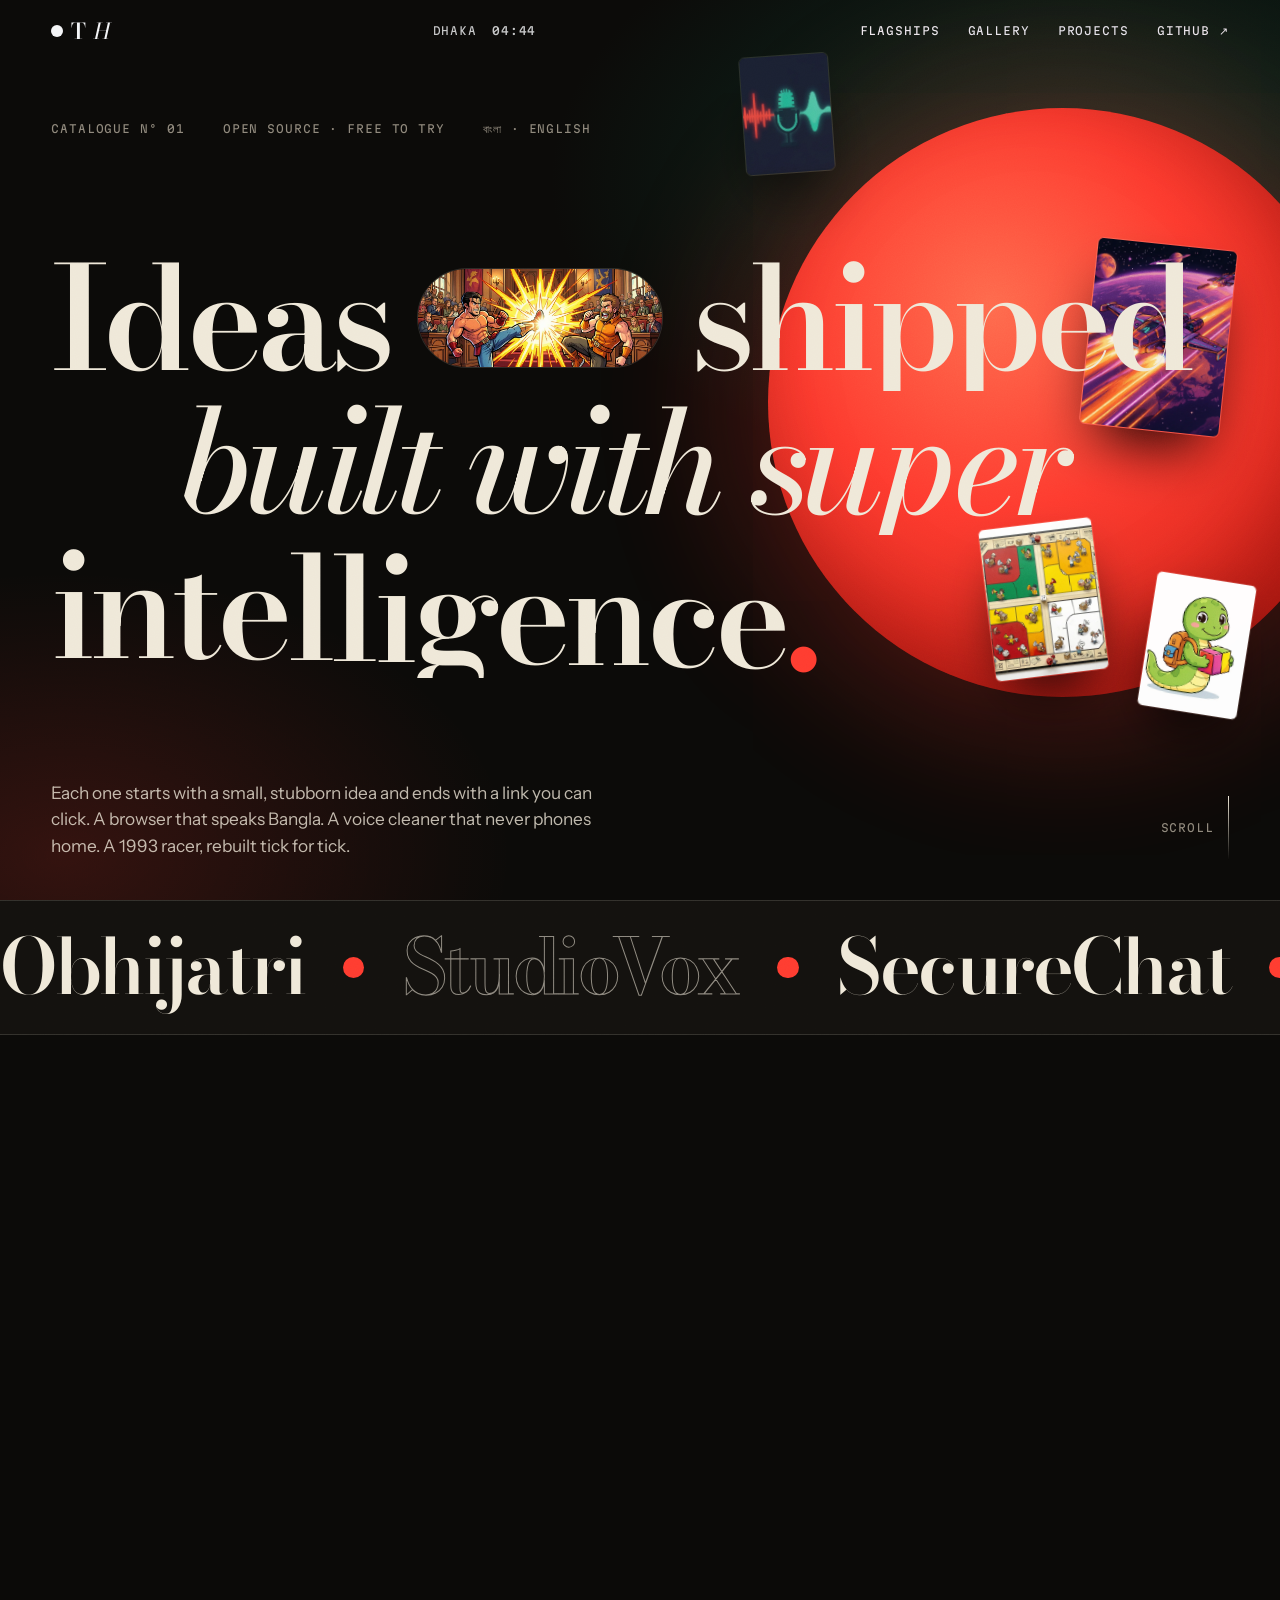
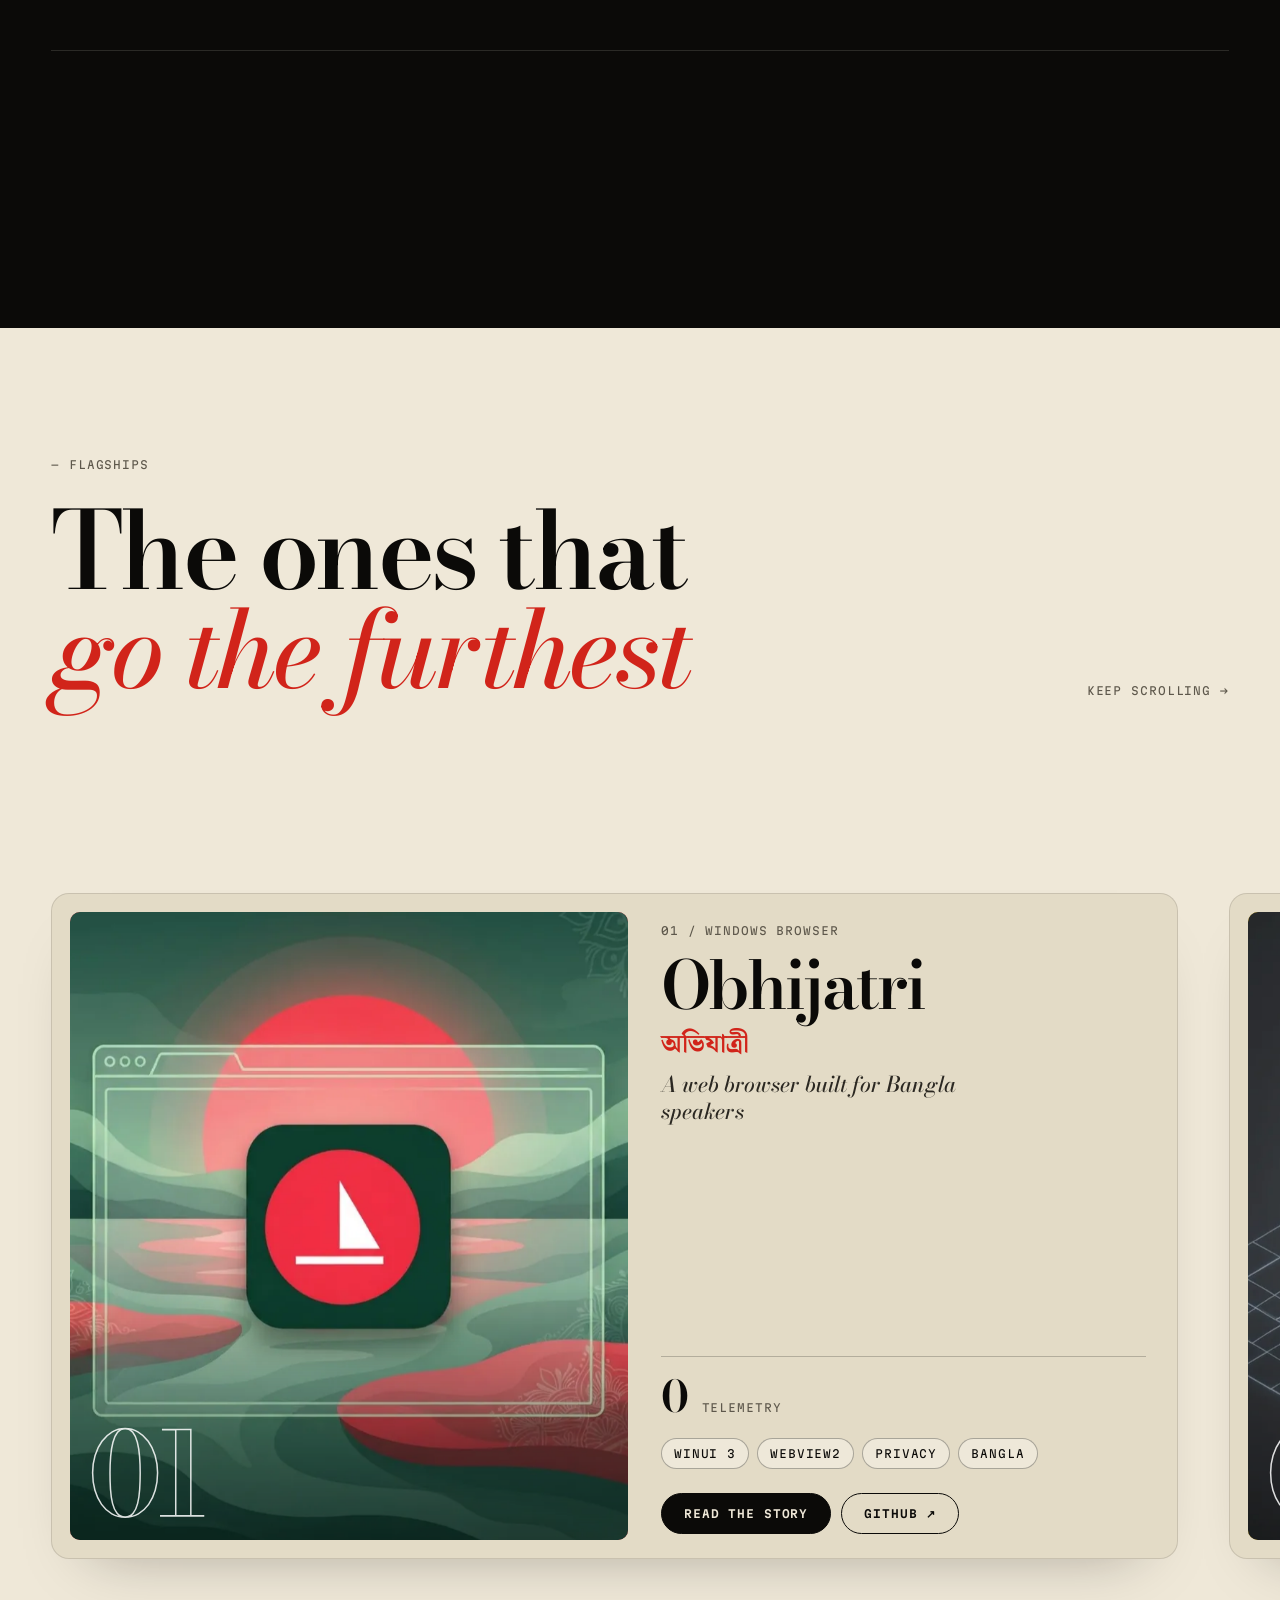
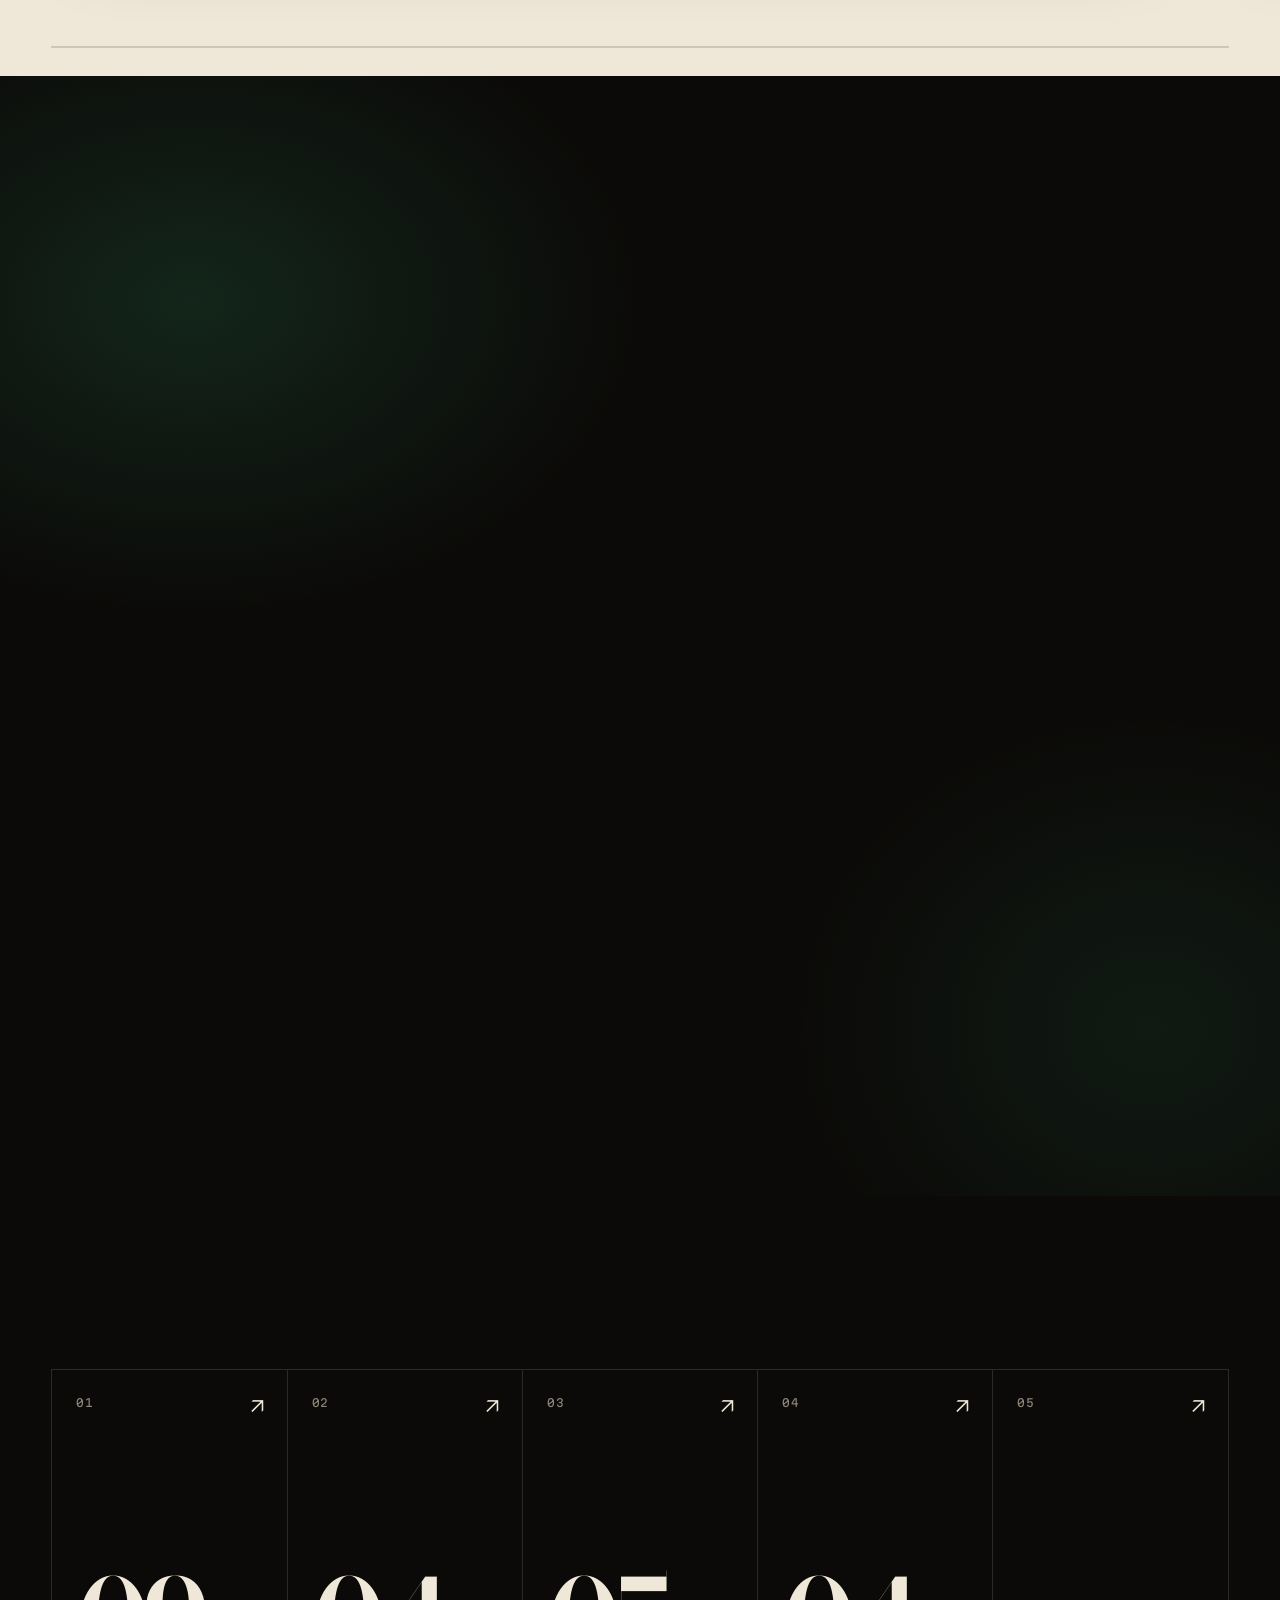
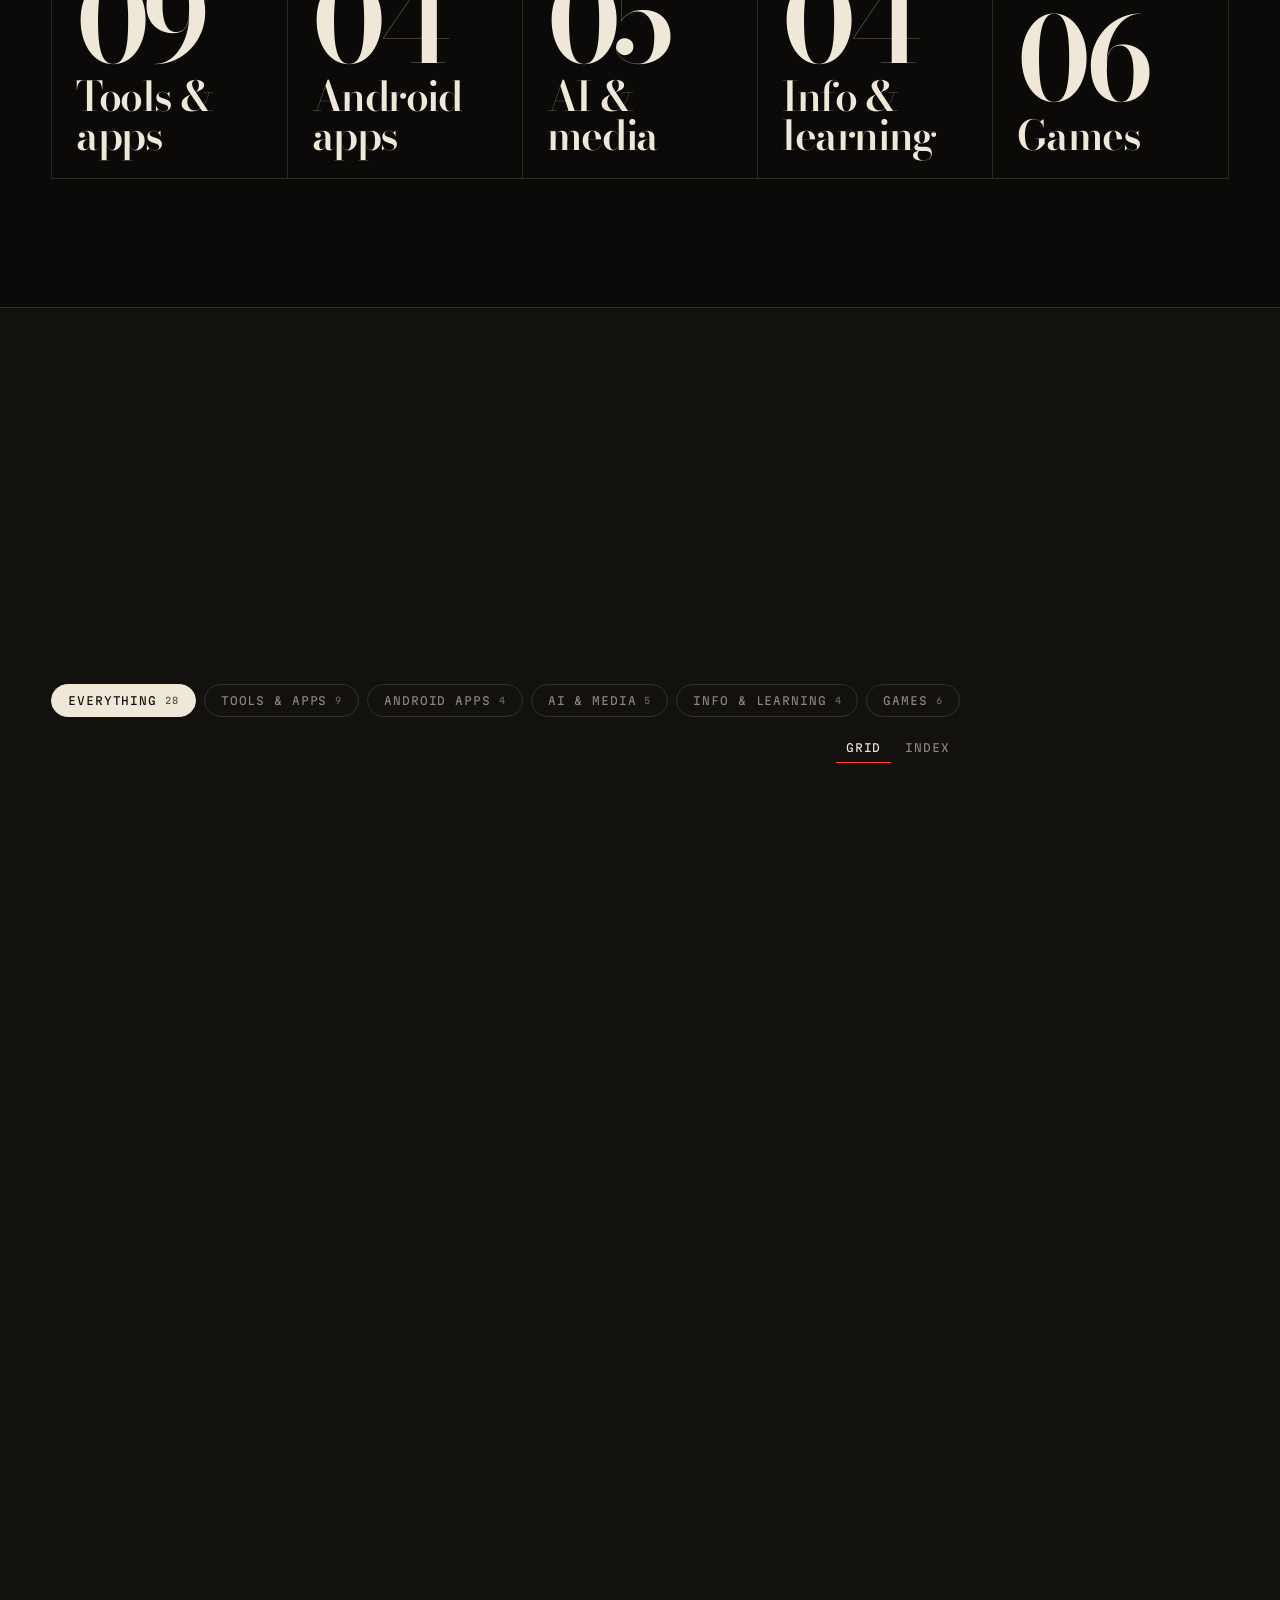
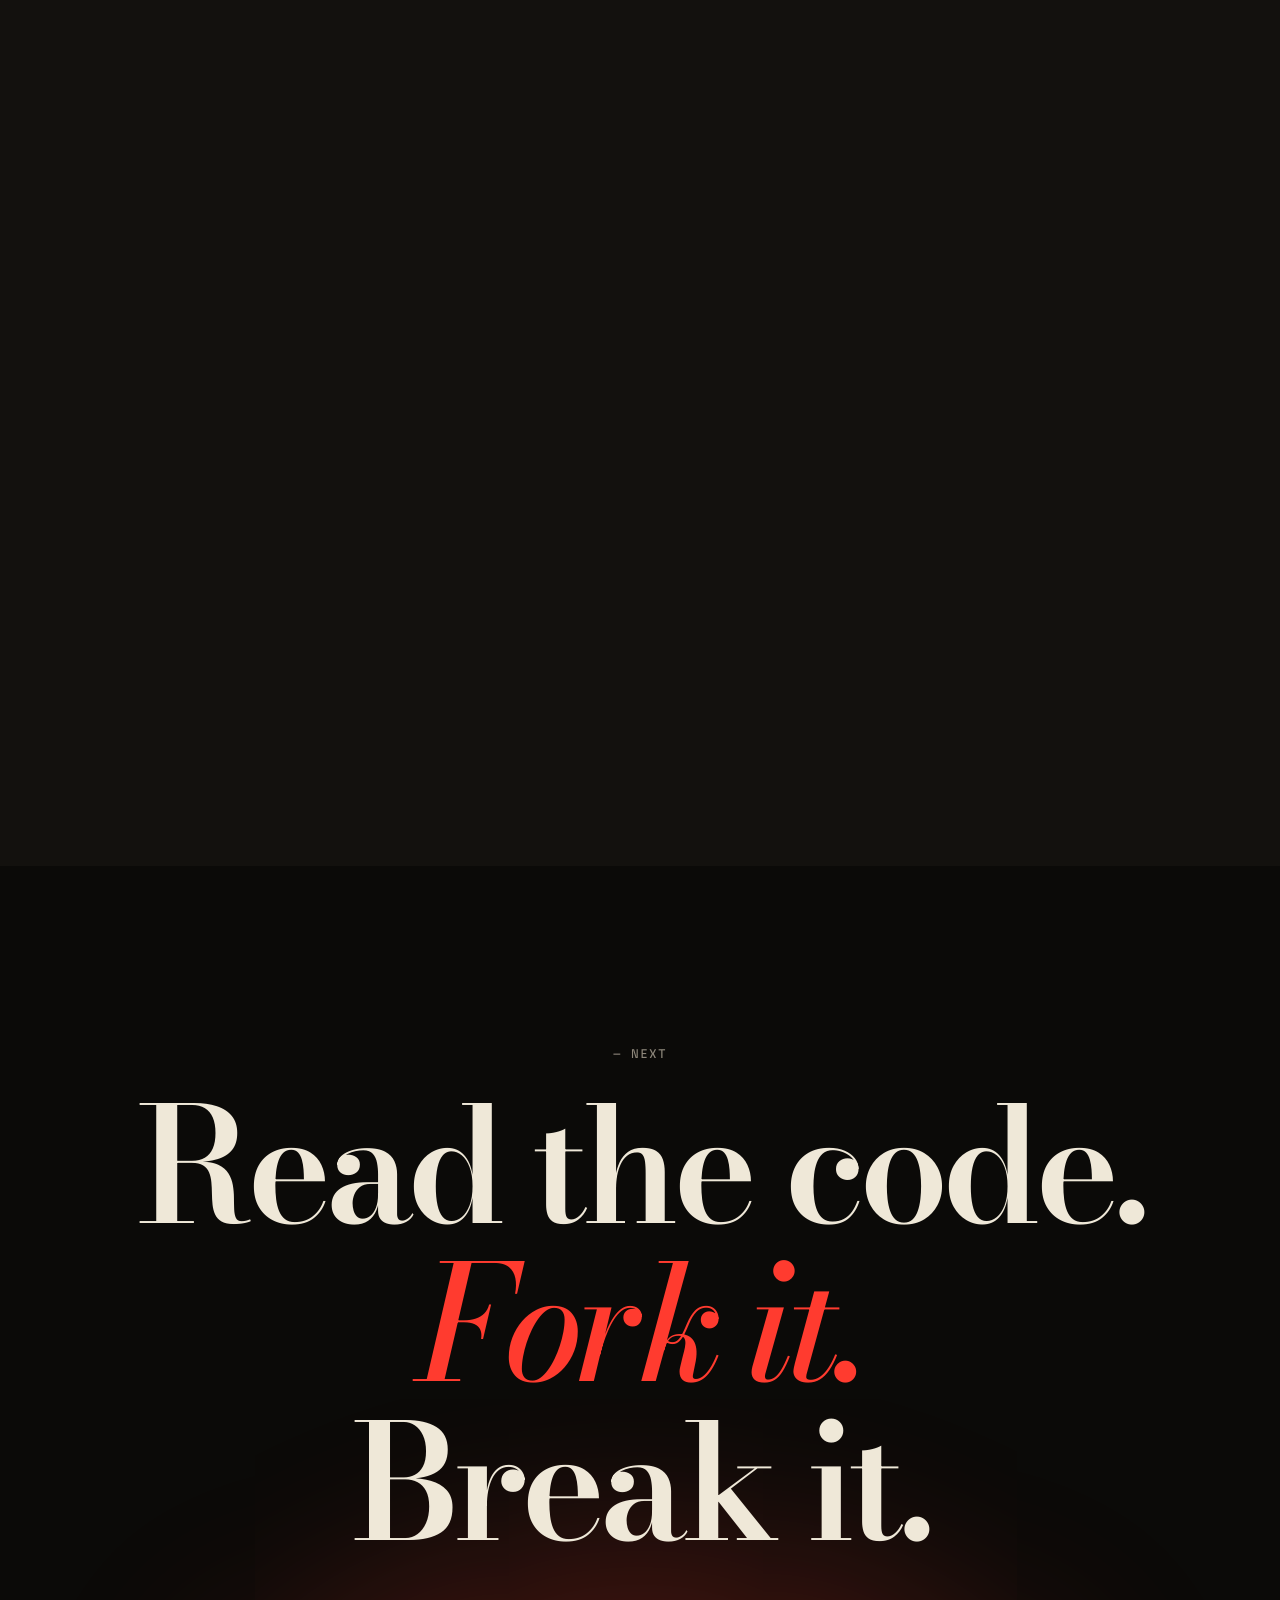
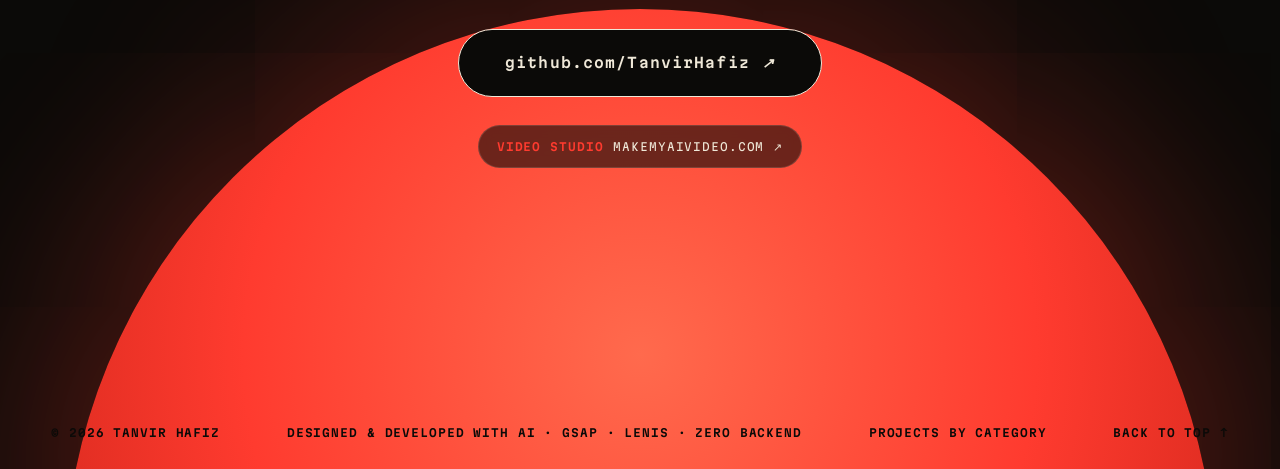
==== commit 2847a2bb: "Add canonical URLs, social share card and makemyaivideo link - canonical + og/twitter meta pointing " ====
--- a/site/index.html
+++ b/site/index.html
@@ -6,10 +6,21 @@
 <title>Tanvir Hafiz — Ideas shipped, built with superintelligence</title>
 <meta name="description" content="A catalogue of open-source projects designed and developed with AI: a Bangla-first browser, offline voice restoration, encrypted chat, a tick-accurate SkyRoads remake and more.">
 <meta name="theme-color" content="#0b0a08">
+<link rel="canonical" href="https://superintelligentcodes.com/">
+<meta property="og:site_name" content="Tanvir Hafiz — superintelligentcodes">
 <meta property="og:title" content="Ideas shipped, built with superintelligence">
 <meta property="og:description" content="Open-source projects by Tanvir Hafiz, from a Bangla-first browser to a 1993 racer rebuilt tick for tick.">
 <meta property="og:type" content="website">
+<meta property="og:url" content="https://superintelligentcodes.com/">
+<meta property="og:image" content="https://superintelligentcodes.com/og.jpg">
+<meta property="og:image:width" content="1200">
+<meta property="og:image:height" content="630">
+<meta property="og:image:alt" content="Ideas shipped, built with superintelligence: a collage of project artwork from Tanvir Hafiz's open-source work">
 <meta name="twitter:card" content="summary_large_image">
+<meta name="twitter:title" content="Ideas shipped, built with superintelligence">
+<meta name="twitter:description" content="Open-source projects by Tanvir Hafiz, from a Bangla-first browser to a 1993 racer rebuilt tick for tick.">
+<meta name="twitter:image" content="https://superintelligentcodes.com/og.jpg">
+<script type="application/ld+json">{"@context":"https://schema.org","@type":"Person","name":"Tanvir Hafiz","url":"https://superintelligentcodes.com/","sameAs":["https://github.com/TanvirHafiz","https://www.makemyaivideo.com/"]}</script>
 <link rel="icon" href="favicon.svg" type="image/svg+xml">
 
 <link rel="preconnect" href="https://fonts.googleapis.com">
@@ -153,6 +164,9 @@
   <a class="mag-btn" href="https://github.com/TanvirHafiz" target="_blank" rel="noopener noreferrer" data-cursor="Open">
     <span class="mag-in">github.com/TanvirHafiz <i>↗</i></span>
   </a>
+  <nav class="foot-links mono" aria-label="Elsewhere">
+    <a href="https://www.makemyaivideo.com/" target="_blank" rel="noopener noreferrer" data-cursor="Visit"><b>Video studio</b> makemyaivideo.com ↗</a>
+  </nav>
   <div class="foot-base mono">
     <span>© <span id="yr">2026</span> Tanvir Hafiz</span>
     <span>Designed &amp; developed with AI · GSAP · Lenis · zero backend</span>
--- a/site/css/style.css
+++ b/site/css/style.css
@@ -270,8 +270,13 @@
 .foot-title{font:600 clamp(54px,12.5vw,230px)/.88 var(--serif);letter-spacing:-.045em;display:flex;flex-direction:column;font-variation-settings:"opsz" 18}
 .foot-title span{display:block;overflow:hidden;padding:.03em .1em .08em}
 .foot-title .it{font-style:italic;font-weight:500;color:var(--sun)}
-.mag-btn{margin:clamp(40px,5vw,80px) 0 clamp(120px,22vw,340px);display:inline-block;padding:26px 46px;border-radius:99px;border:1px solid var(--bone);font:600 clamp(12px,1.1vw,15px)/1 var(--mono);letter-spacing:.08em;position:relative;background:var(--ink);transition:background .4s,color .4s,border-color .4s}
+.mag-btn{margin:clamp(40px,5vw,80px) 0 28px;display:inline-block;padding:26px 46px;border-radius:99px;border:1px solid var(--bone);font:600 clamp(12px,1.1vw,15px)/1 var(--mono);letter-spacing:.08em;position:relative;background:var(--ink);transition:background .4s,color .4s,border-color .4s}
 .mag-btn:hover{background:var(--bone);color:var(--ink)}
+.foot-links{display:flex;flex-wrap:wrap;justify-content:center;gap:10px;margin-bottom:clamp(110px,20vw,320px)}
+.foot-links a{display:inline-flex;gap:10px;align-items:center;border:1px solid var(--line);border-radius:99px;padding:12px 18px;background:rgba(11,10,8,.6);backdrop-filter:blur(6px);transition:background .4s,color .4s,border-color .4s}
+.foot-links a b{font-weight:600;color:var(--sun)}
+.foot-links a:hover{background:var(--bone);color:var(--ink);border-color:var(--bone)}
+.foot-links a:hover b{color:var(--ink)}
 .mag-in{display:inline-flex;gap:12px;pointer-events:none}
 .foot-base{display:flex;justify-content:space-between;gap:20px;flex-wrap:wrap;width:100%;color:var(--ink);font-weight:600;margin-top:auto;position:relative}
 
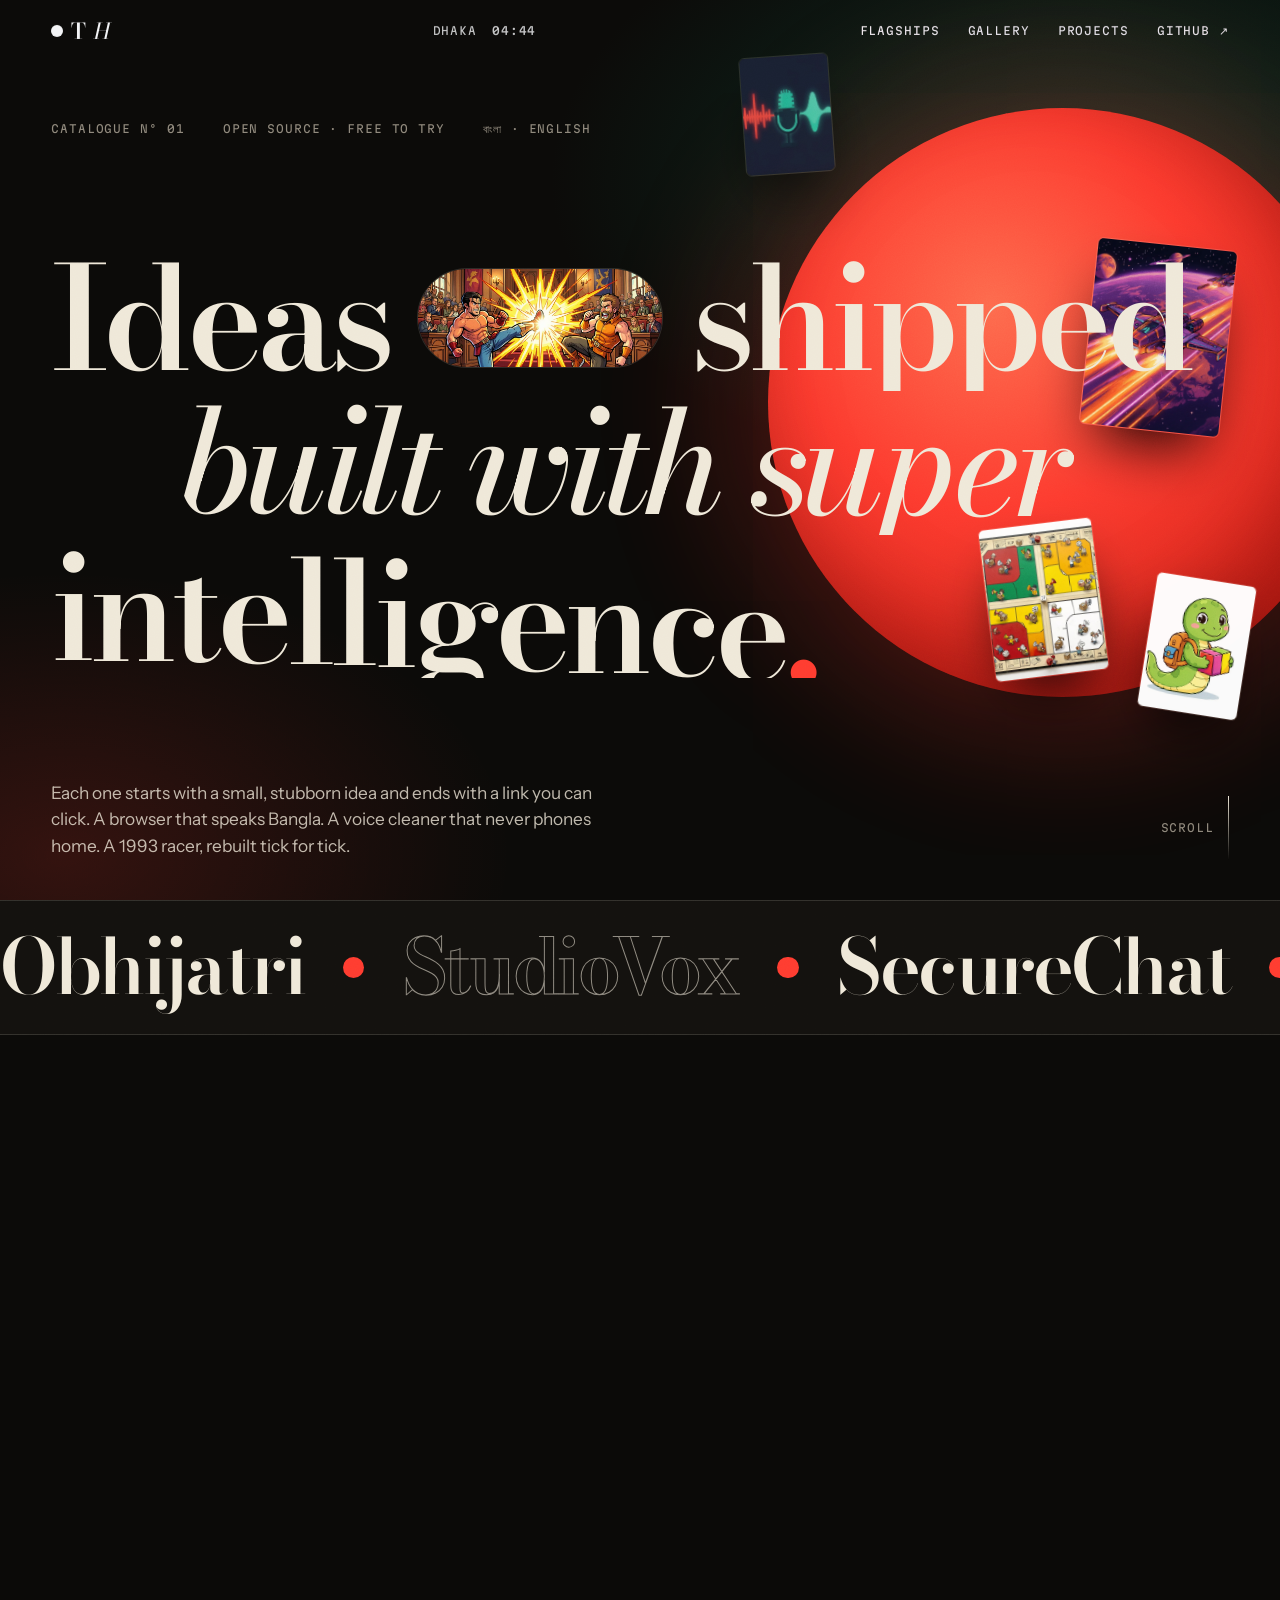
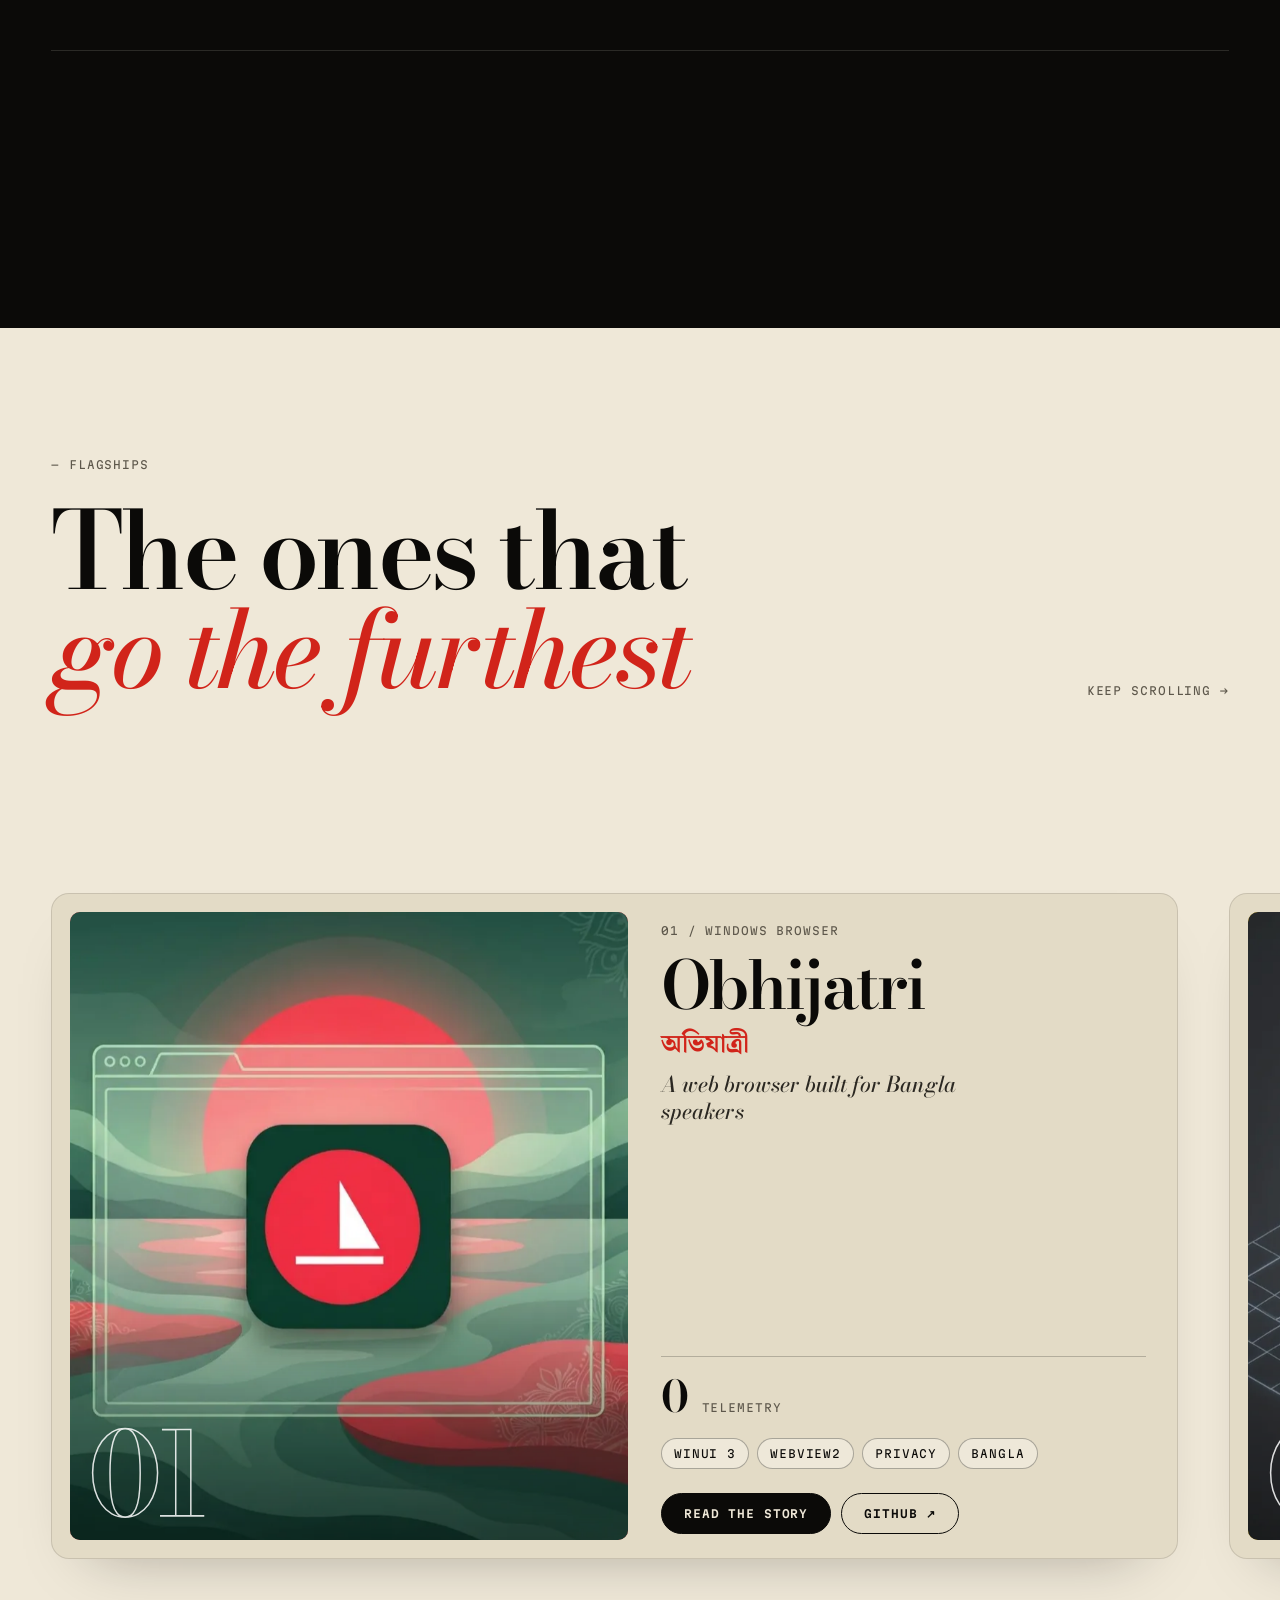
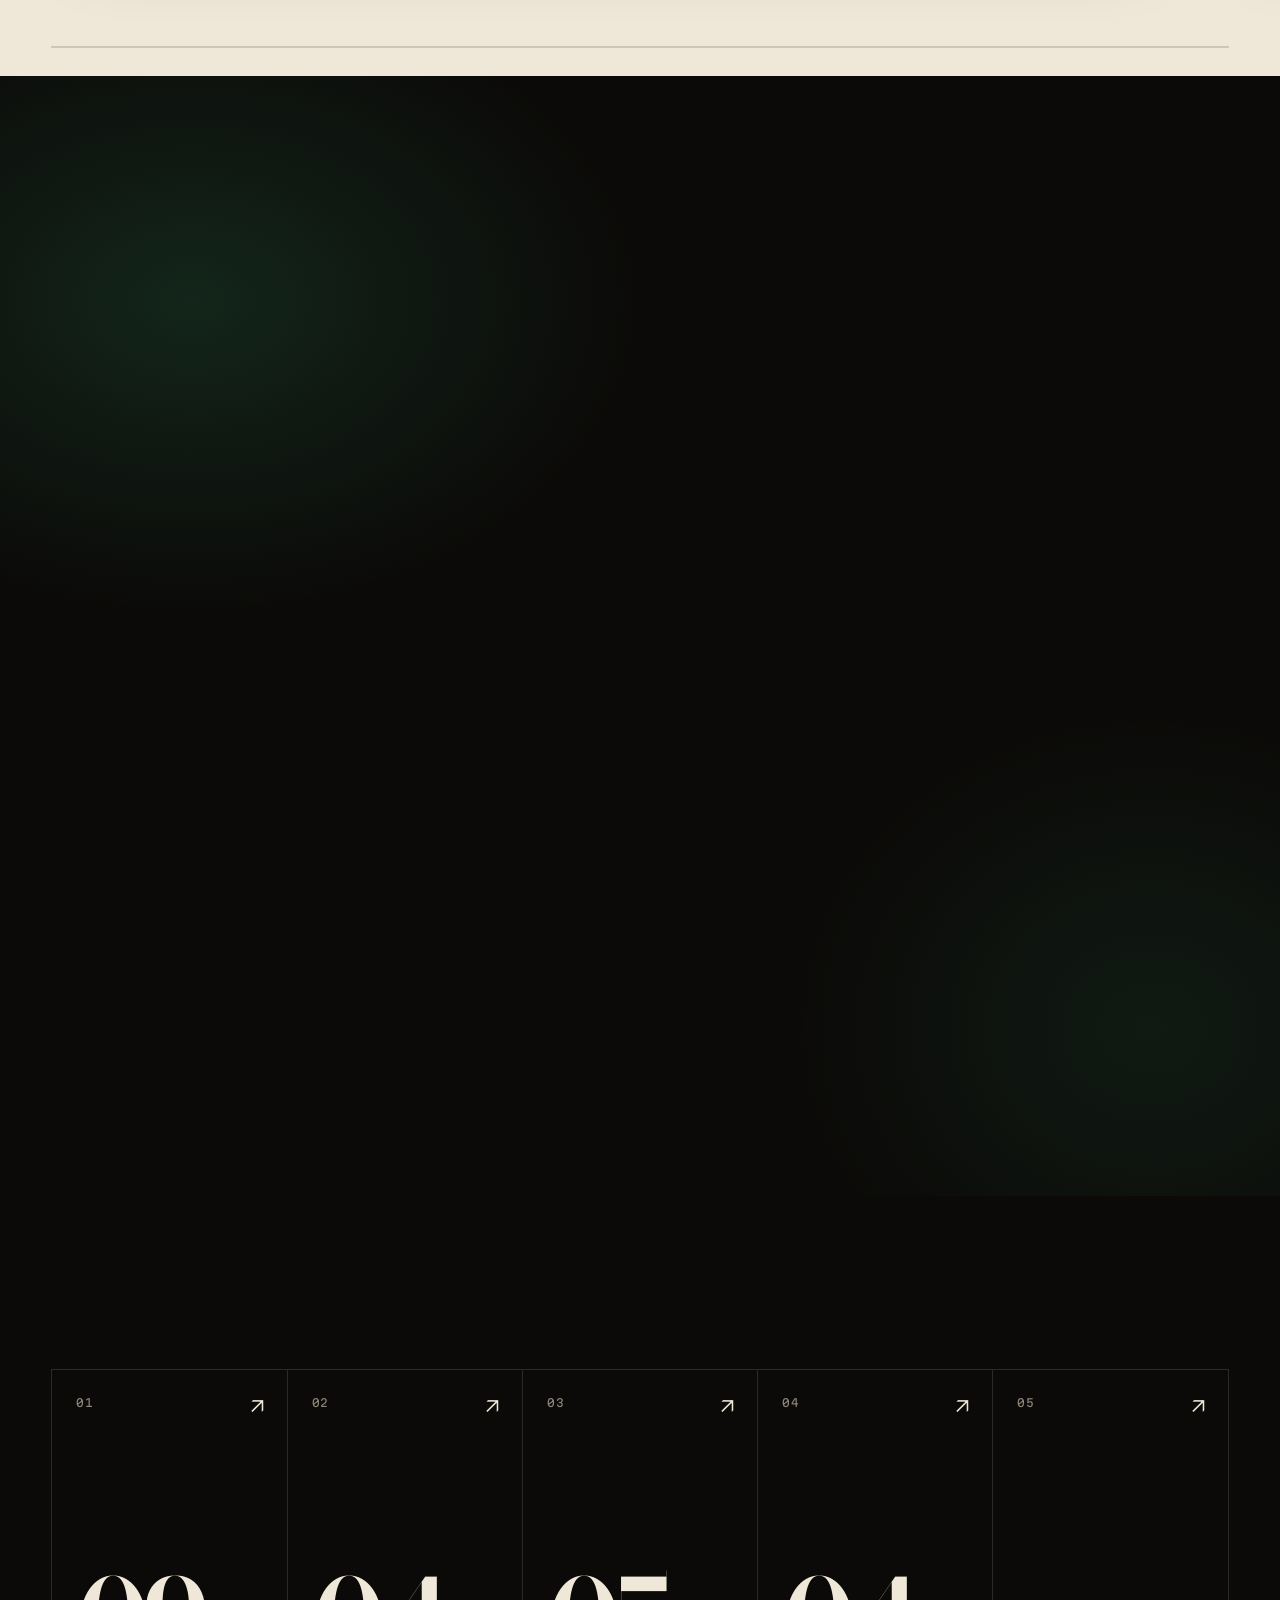
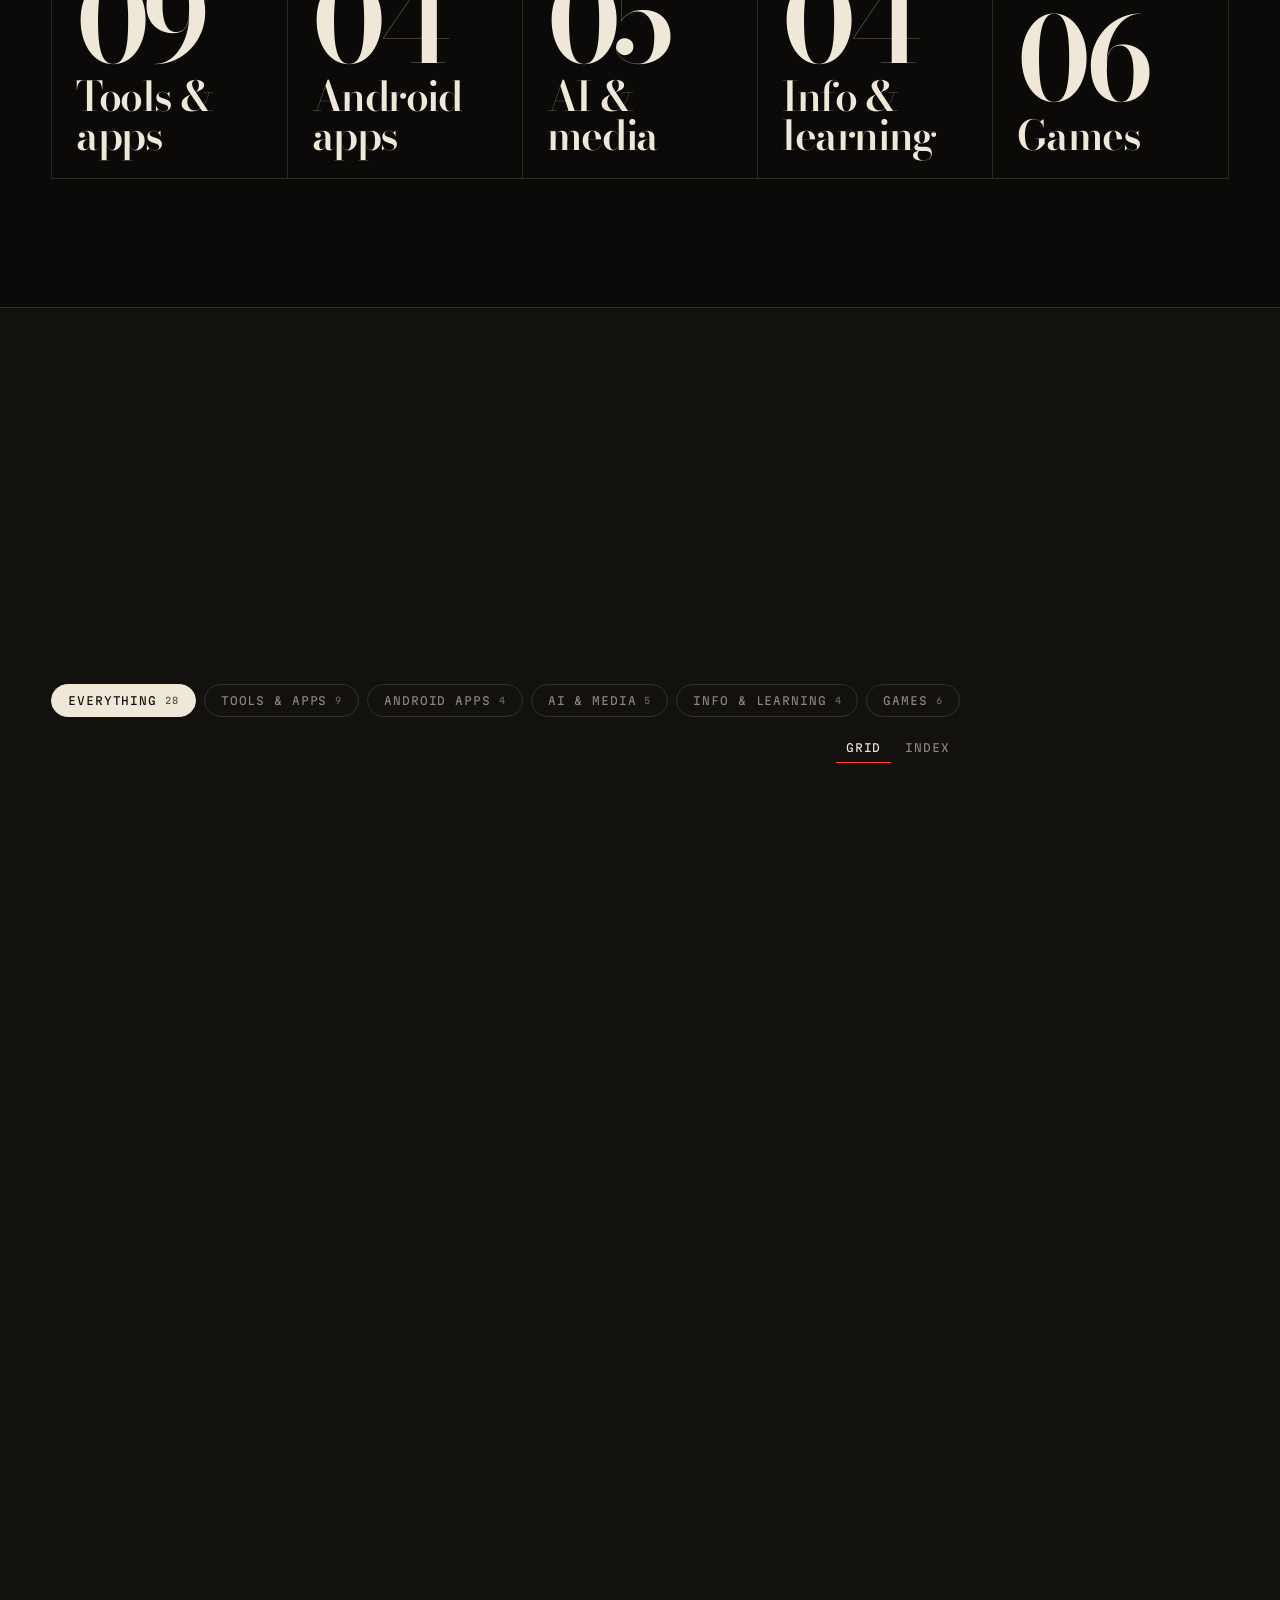
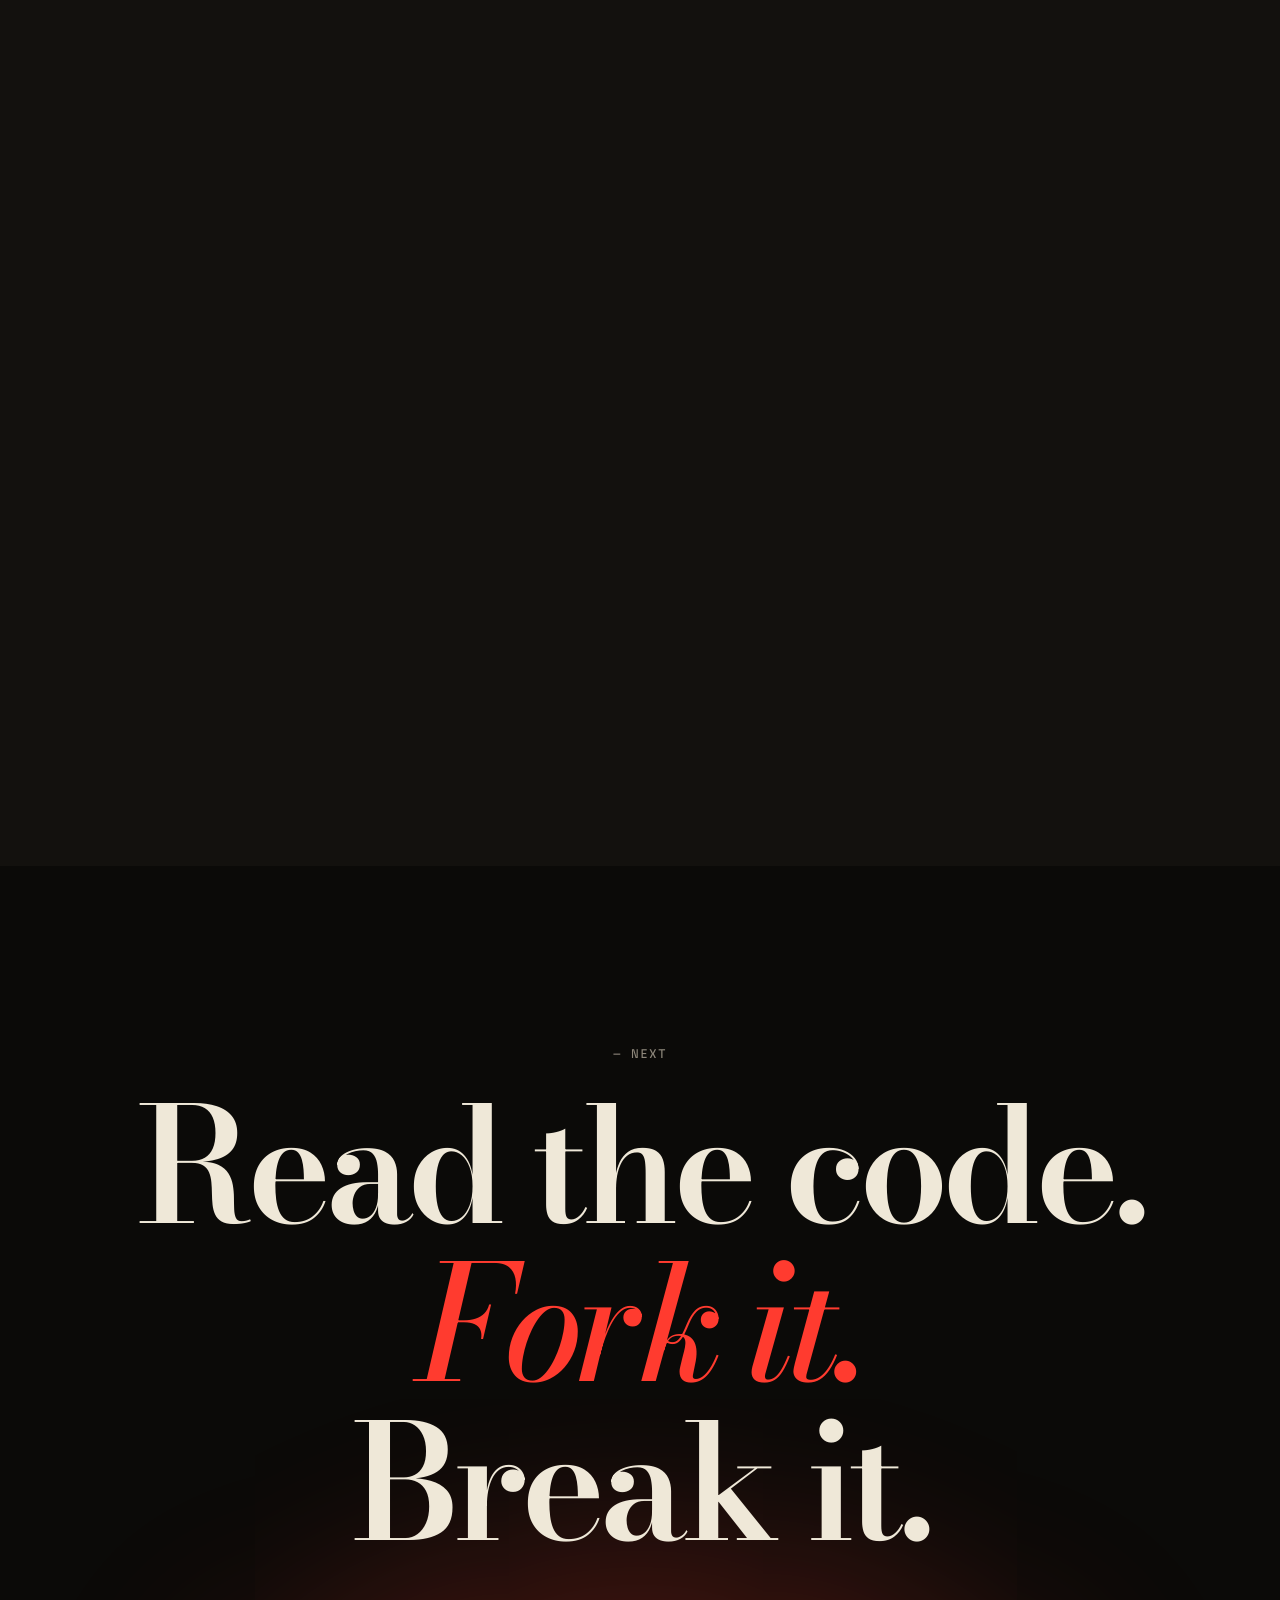
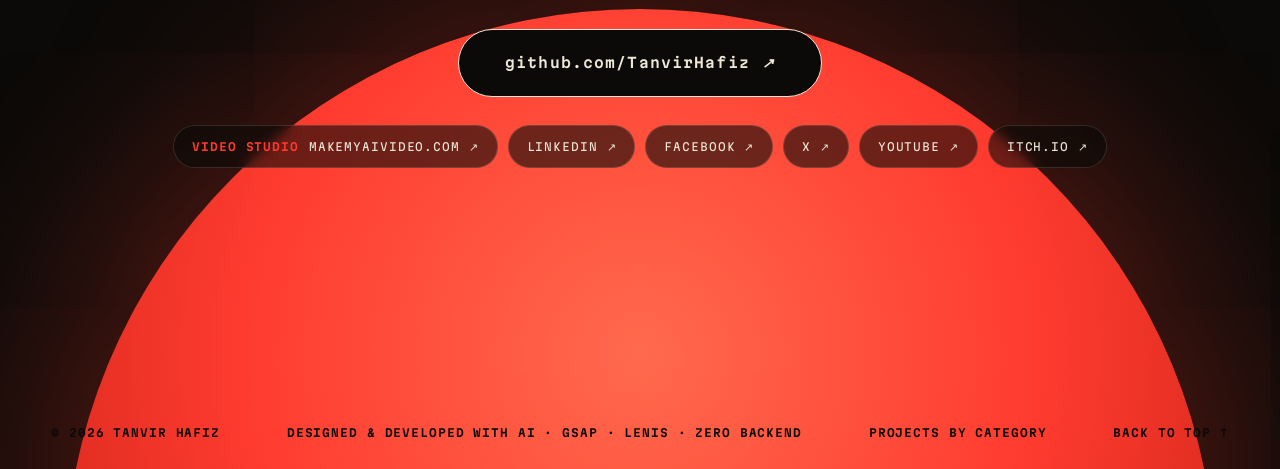
==== commit 1197ad07: "Add social links (LinkedIn, Facebook, X, YouTube, itch.io) to footer and structured data Co-Authored" ====
--- a/site/index.html
+++ b/site/index.html
@@ -20,7 +20,7 @@
 <meta name="twitter:title" content="Ideas shipped, built with superintelligence">
 <meta name="twitter:description" content="Open-source projects by Tanvir Hafiz, from a Bangla-first browser to a 1993 racer rebuilt tick for tick.">
 <meta name="twitter:image" content="https://superintelligentcodes.com/og.jpg">
-<script type="application/ld+json">{"@context":"https://schema.org","@type":"Person","name":"Tanvir Hafiz","url":"https://superintelligentcodes.com/","sameAs":["https://github.com/TanvirHafiz","https://www.makemyaivideo.com/"]}</script>
+<script type="application/ld+json">{"@context":"https://schema.org","@type":"Person","name":"Tanvir Hafiz","url":"https://superintelligentcodes.com/","sameAs":["https://github.com/TanvirHafiz","https://www.linkedin.com/in/tanvirhafiz/","https://www.facebook.com/tanvir.hafiz","https://x.com/TanvirHafiz1982","https://www.youtube.com/@TanvirsTechTalk","https://tanvirhafiz.itch.io/","https://www.makemyaivideo.com/"]}</script>
 <link rel="icon" href="favicon.svg" type="image/svg+xml">
 
 <link rel="preconnect" href="https://fonts.googleapis.com">
@@ -166,6 +166,11 @@
   </a>
   <nav class="foot-links mono" aria-label="Elsewhere">
     <a href="https://www.makemyaivideo.com/" target="_blank" rel="noopener noreferrer" data-cursor="Visit"><b>Video studio</b> makemyaivideo.com ↗</a>
+    <a href="https://www.linkedin.com/in/tanvirhafiz/" target="_blank" rel="me noopener noreferrer" data-cursor="Visit">LinkedIn ↗</a>
+    <a href="https://www.facebook.com/tanvir.hafiz" target="_blank" rel="me noopener noreferrer" data-cursor="Visit">Facebook ↗</a>
+    <a href="https://x.com/TanvirHafiz1982" target="_blank" rel="me noopener noreferrer" data-cursor="Visit">X ↗</a>
+    <a href="https://www.youtube.com/@TanvirsTechTalk" target="_blank" rel="me noopener noreferrer" data-cursor="Visit">YouTube ↗</a>
+    <a href="https://tanvirhafiz.itch.io/" target="_blank" rel="me noopener noreferrer" data-cursor="Visit">itch.io ↗</a>
   </nav>
   <div class="foot-base mono">
     <span>© <span id="yr">2026</span> Tanvir Hafiz</span>
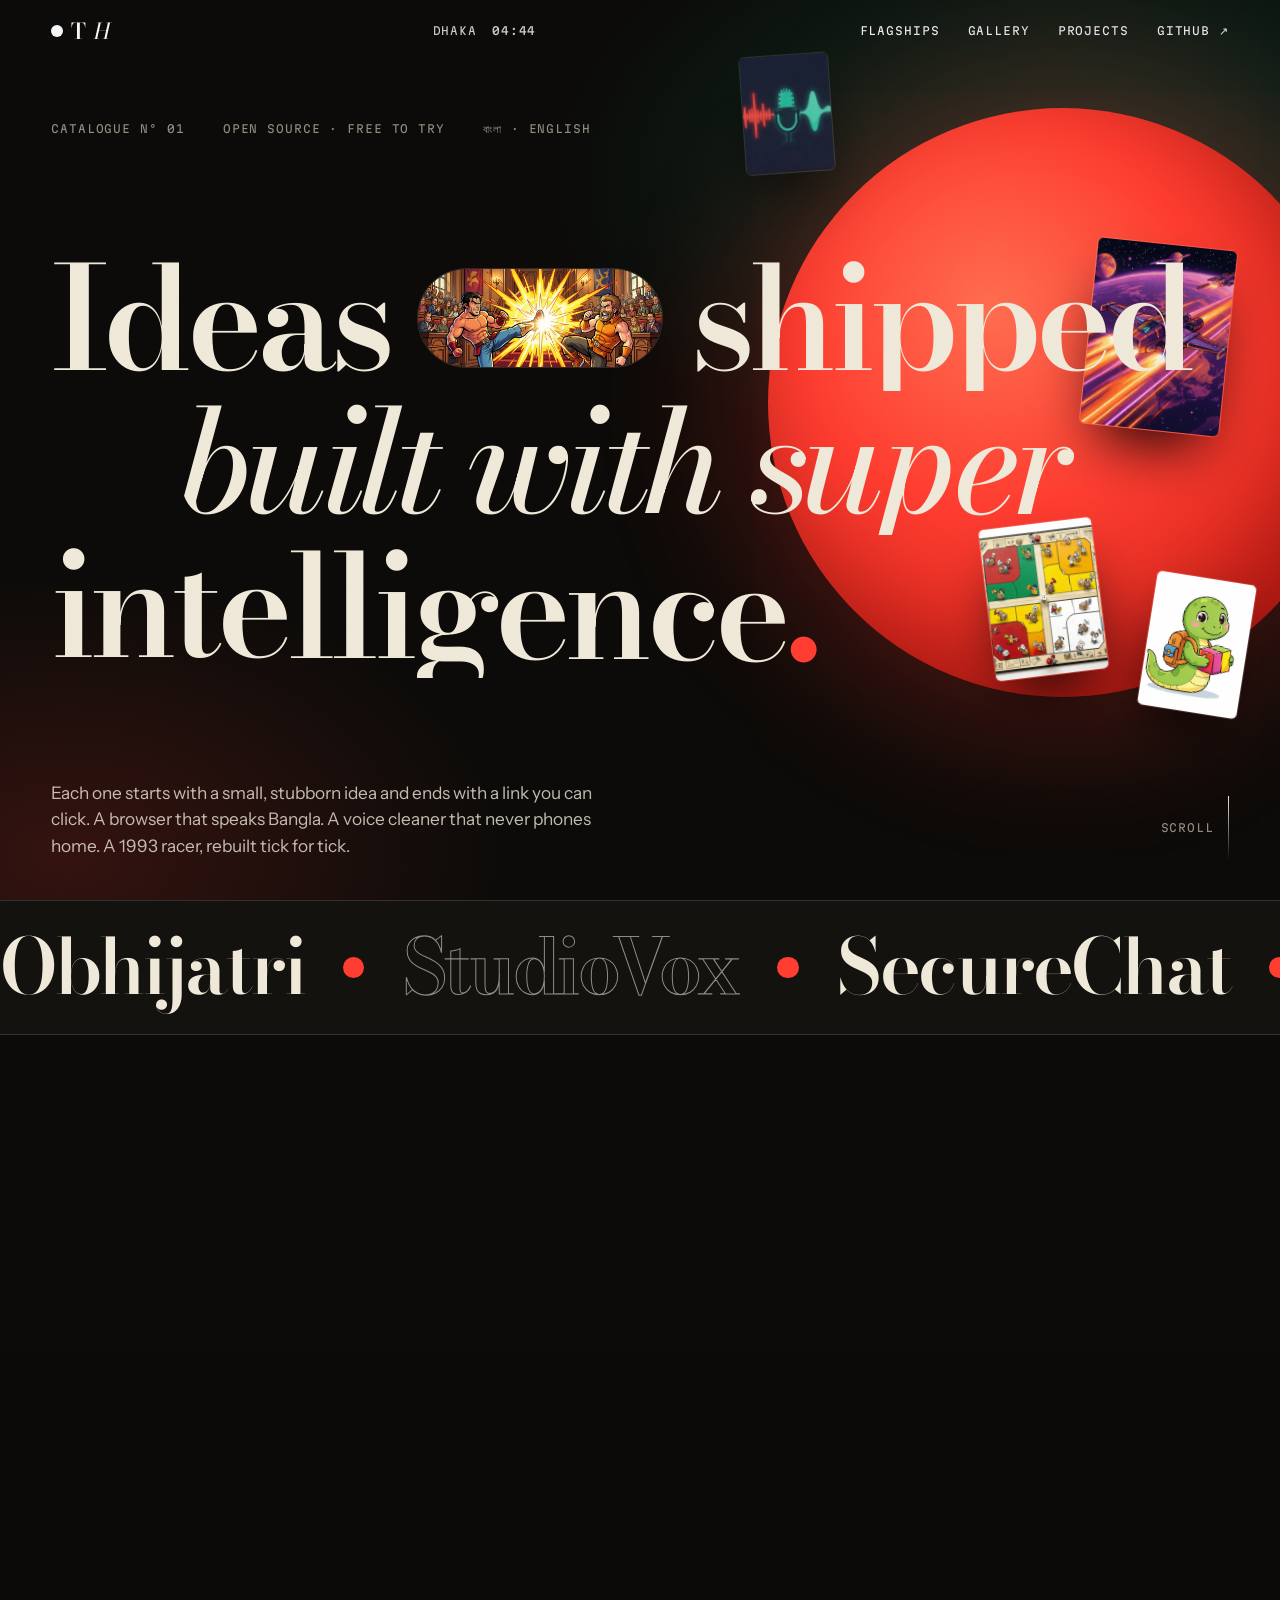
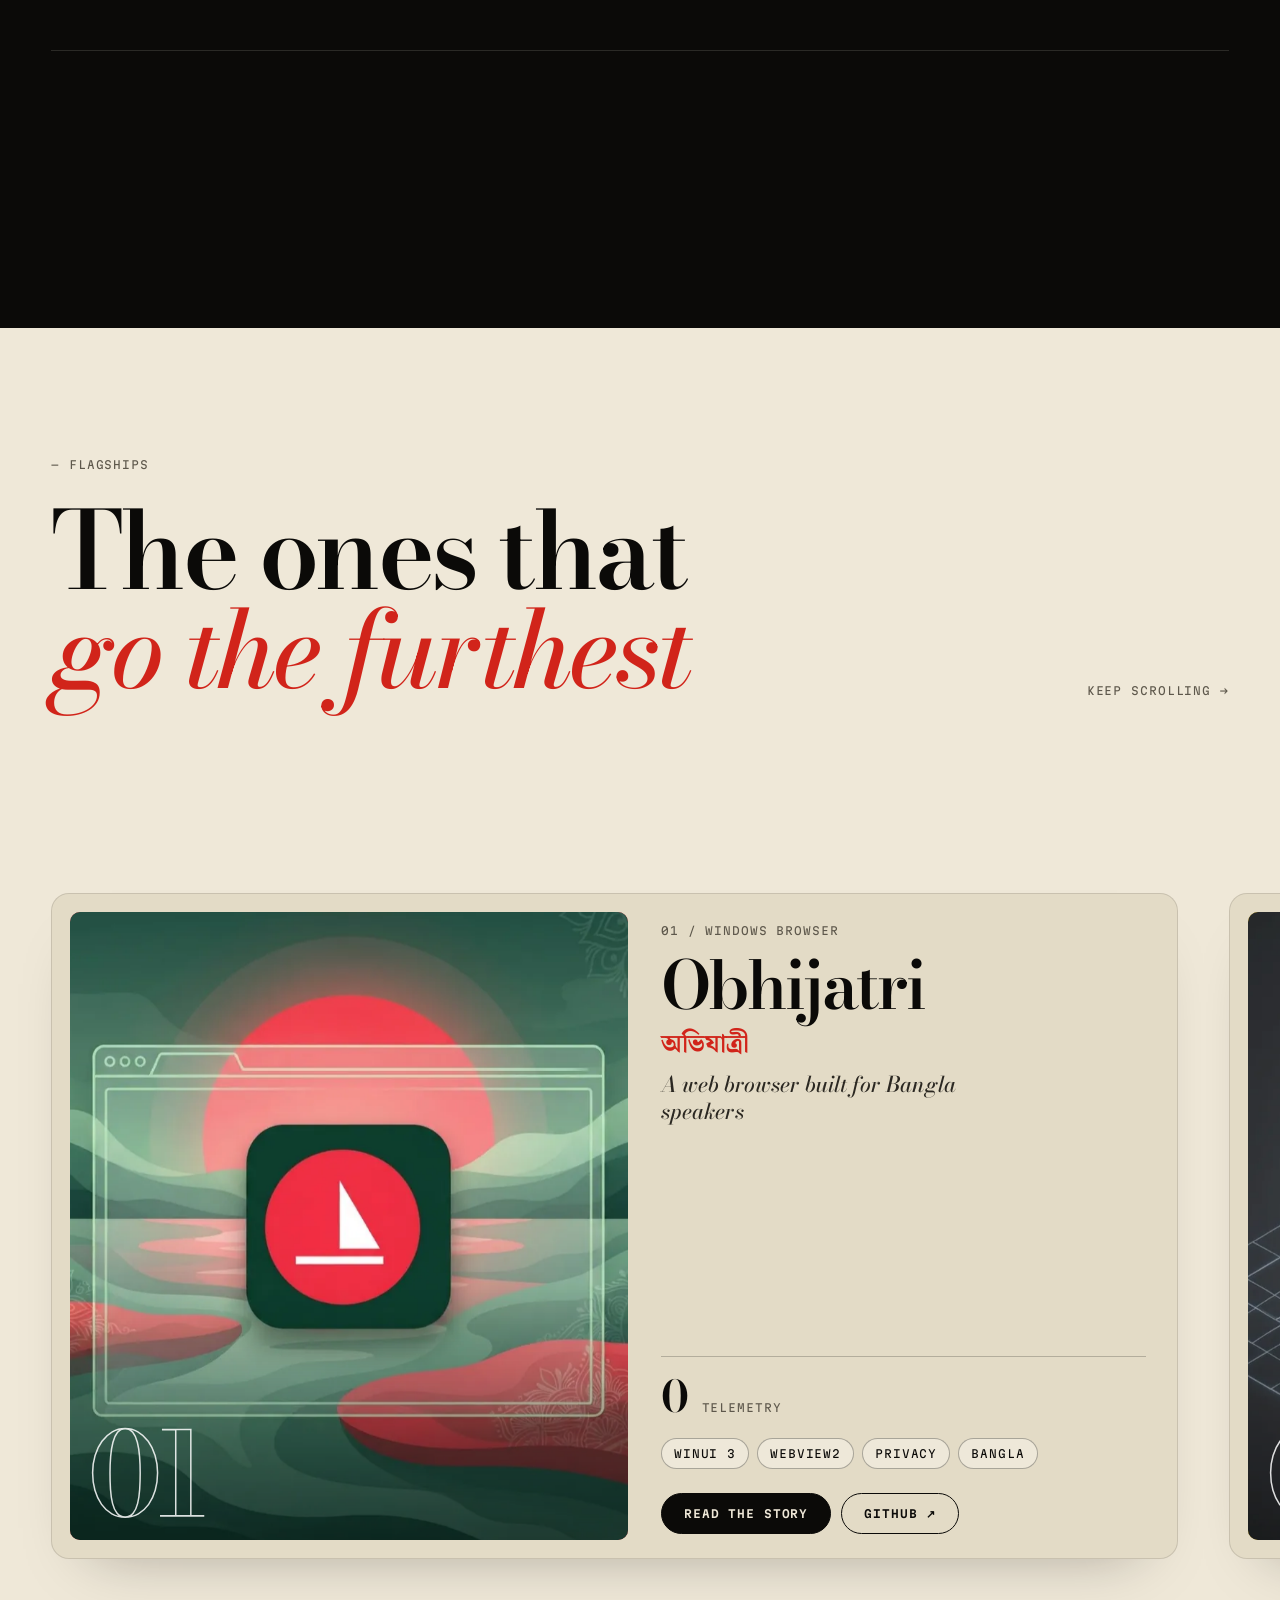
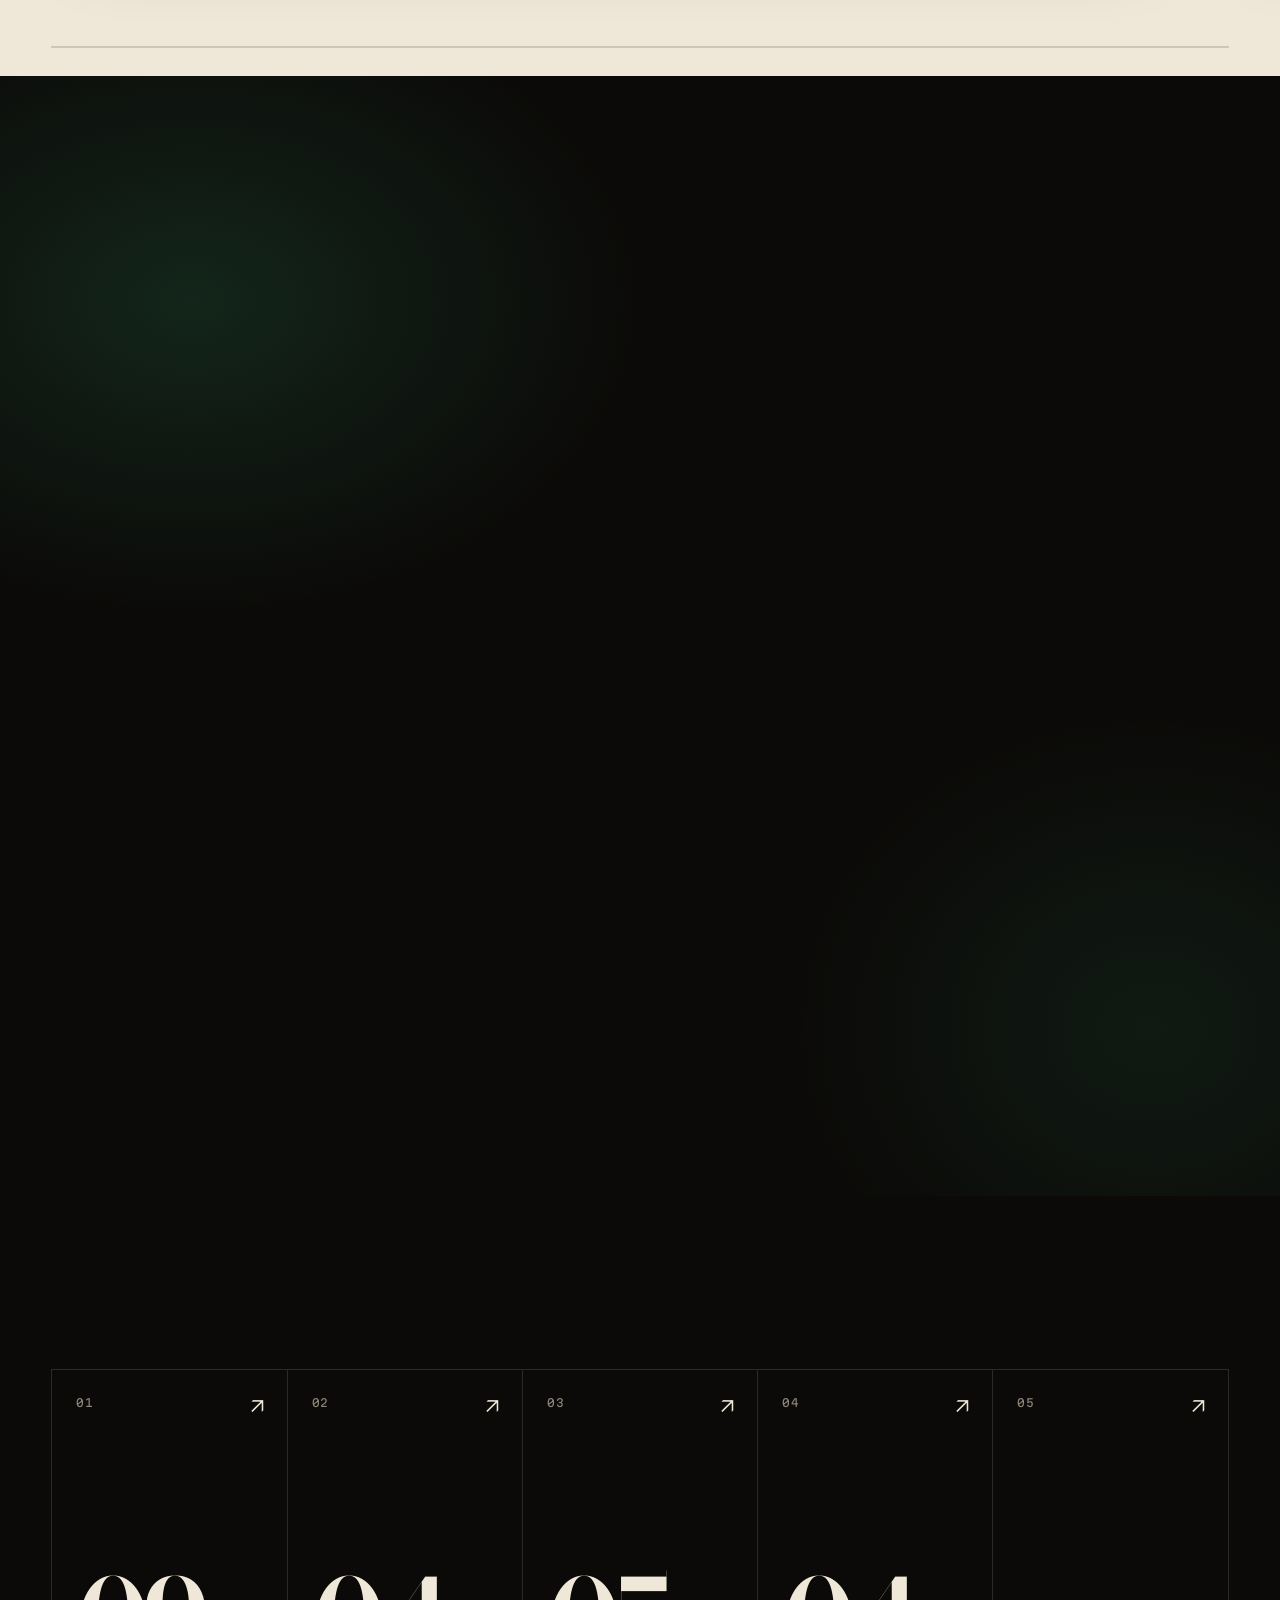
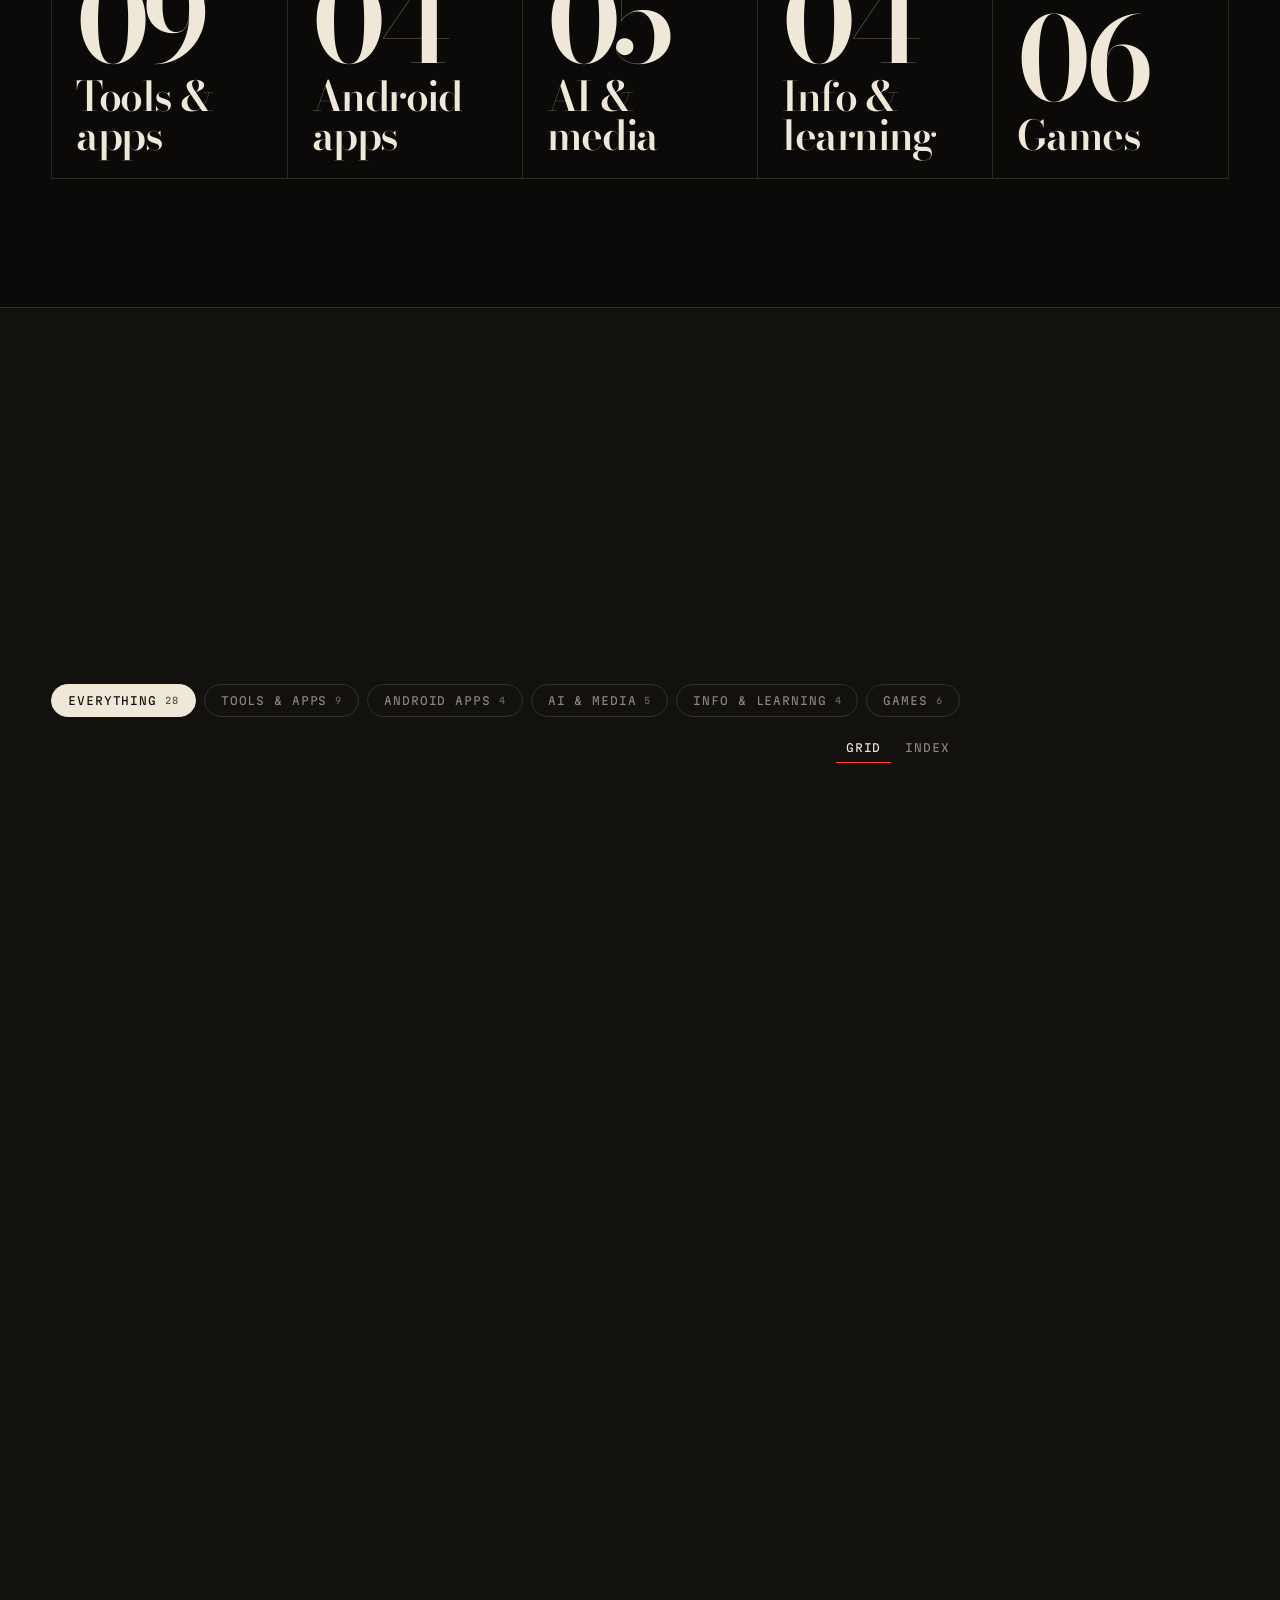
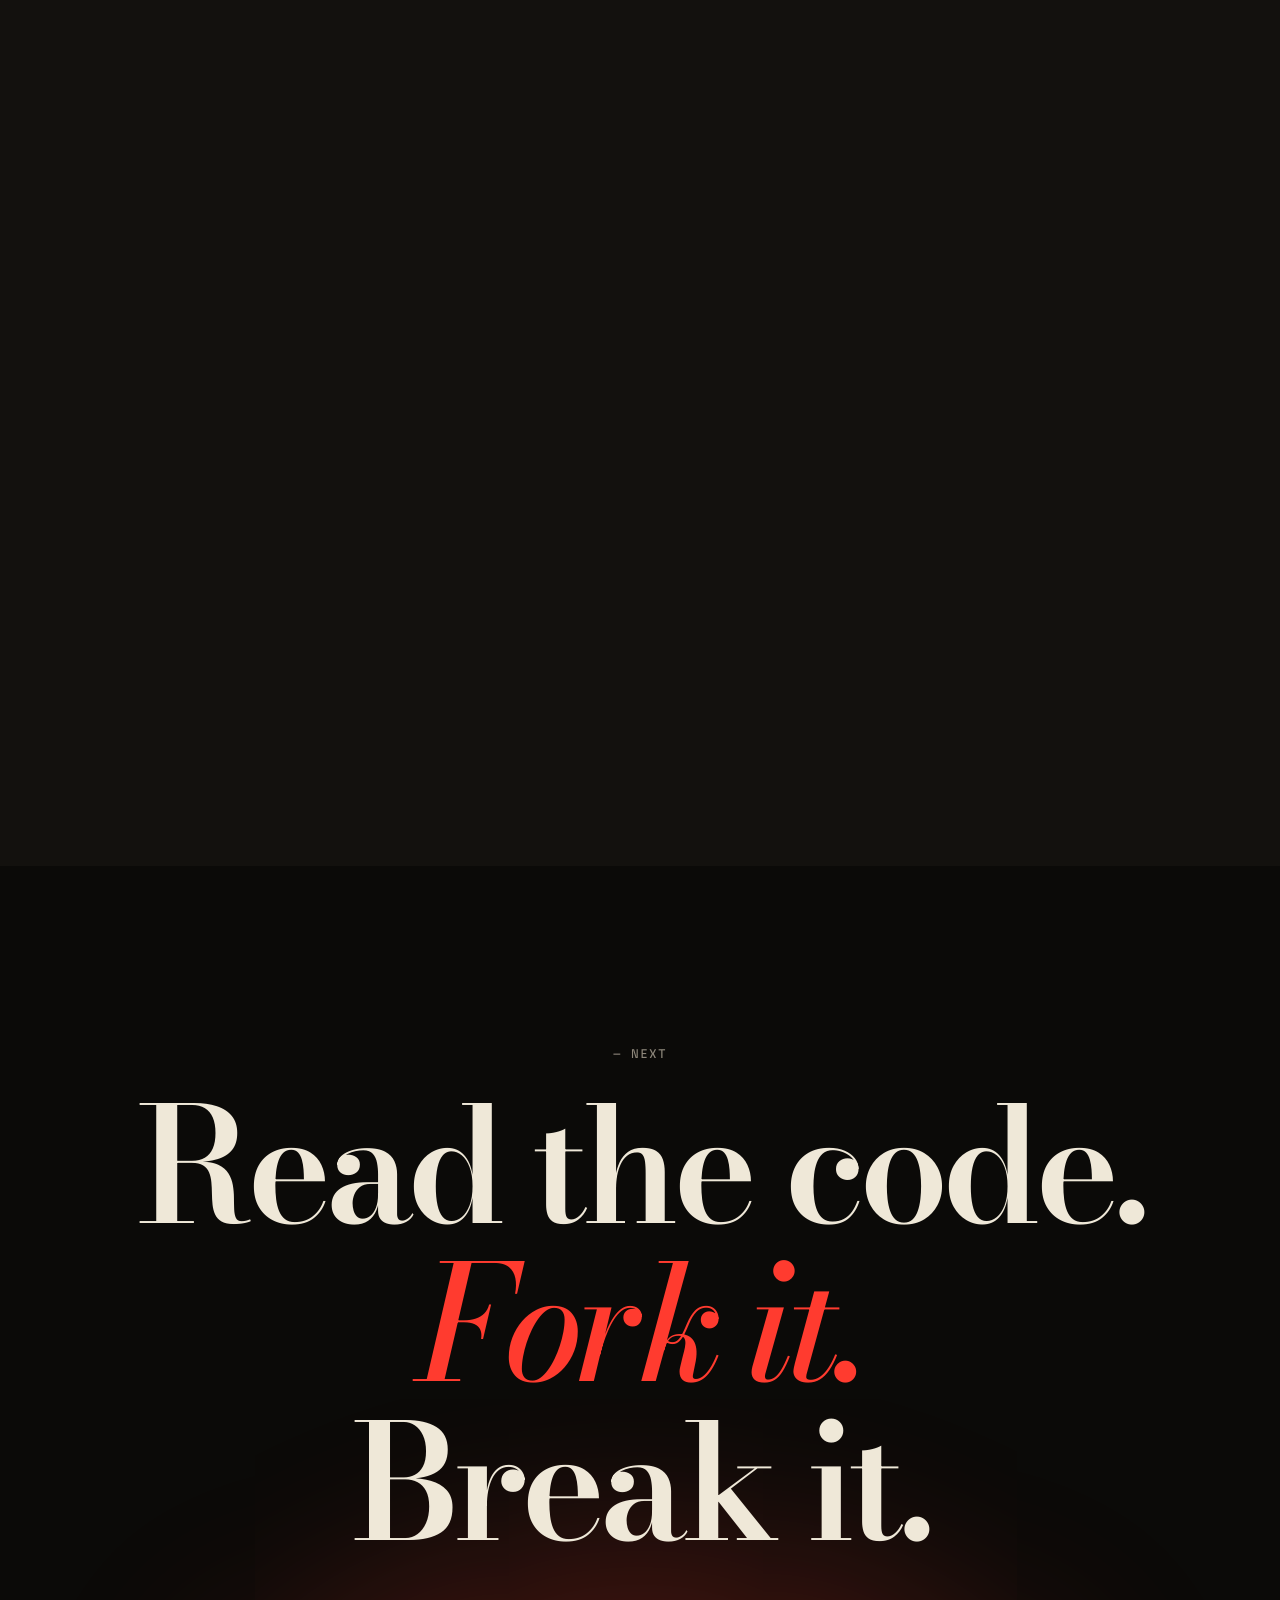
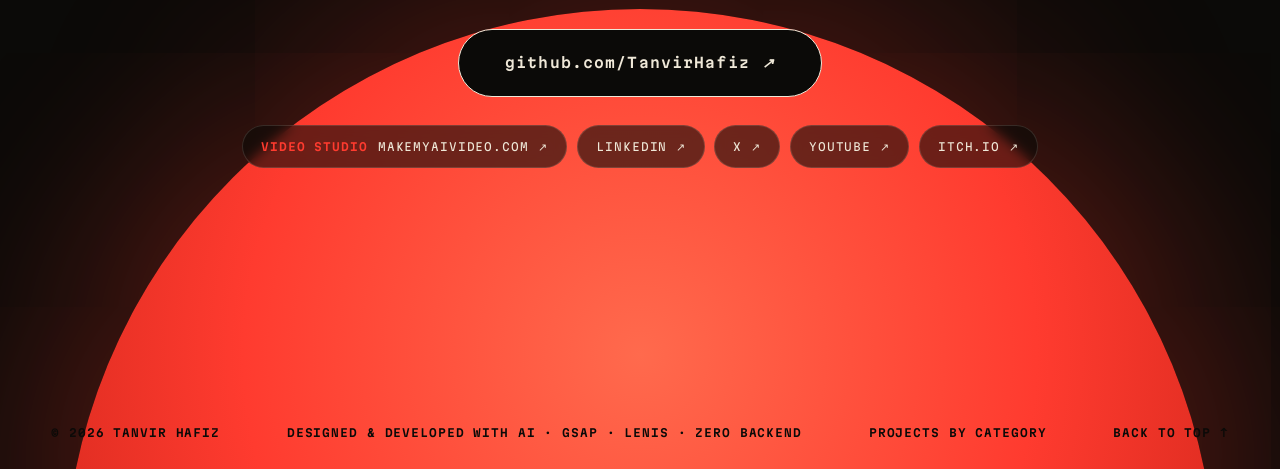
==== commit 4511b855: "Remove Facebook profile link Co-Authored-By: Claude Sonnet 5.5 <noreply@anthropic.com>" ====
--- a/site/index.html
+++ b/site/index.html
@@ -20,7 +20,7 @@
 <meta name="twitter:title" content="Ideas shipped, built with superintelligence">
 <meta name="twitter:description" content="Open-source projects by Tanvir Hafiz, from a Bangla-first browser to a 1993 racer rebuilt tick for tick.">
 <meta name="twitter:image" content="https://superintelligentcodes.com/og.jpg">
-<script type="application/ld+json">{"@context":"https://schema.org","@type":"Person","name":"Tanvir Hafiz","url":"https://superintelligentcodes.com/","sameAs":["https://github.com/TanvirHafiz","https://www.linkedin.com/in/tanvirhafiz/","https://www.facebook.com/tanvir.hafiz","https://x.com/TanvirHafiz1982","https://www.youtube.com/@TanvirsTechTalk","https://tanvirhafiz.itch.io/","https://www.makemyaivideo.com/"]}</script>
+<script type="application/ld+json">{"@context":"https://schema.org","@type":"Person","name":"Tanvir Hafiz","url":"https://superintelligentcodes.com/","sameAs":["https://github.com/TanvirHafiz","https://www.linkedin.com/in/tanvirhafiz/","https://x.com/TanvirHafiz1982","https://www.youtube.com/@TanvirsTechTalk","https://tanvirhafiz.itch.io/","https://www.makemyaivideo.com/"]}</script>
 <link rel="icon" href="favicon.svg" type="image/svg+xml">
 
 <link rel="preconnect" href="https://fonts.googleapis.com">
@@ -167,7 +167,6 @@
   <nav class="foot-links mono" aria-label="Elsewhere">
     <a href="https://www.makemyaivideo.com/" target="_blank" rel="noopener noreferrer" data-cursor="Visit"><b>Video studio</b> makemyaivideo.com ↗</a>
     <a href="https://www.linkedin.com/in/tanvirhafiz/" target="_blank" rel="me noopener noreferrer" data-cursor="Visit">LinkedIn ↗</a>
-    <a href="https://www.facebook.com/tanvir.hafiz" target="_blank" rel="me noopener noreferrer" data-cursor="Visit">Facebook ↗</a>
     <a href="https://x.com/TanvirHafiz1982" target="_blank" rel="me noopener noreferrer" data-cursor="Visit">X ↗</a>
     <a href="https://www.youtube.com/@TanvirsTechTalk" target="_blank" rel="me noopener noreferrer" data-cursor="Visit">YouTube ↗</a>
     <a href="https://tanvirhafiz.itch.io/" target="_blank" rel="me noopener noreferrer" data-cursor="Visit">itch.io ↗</a>
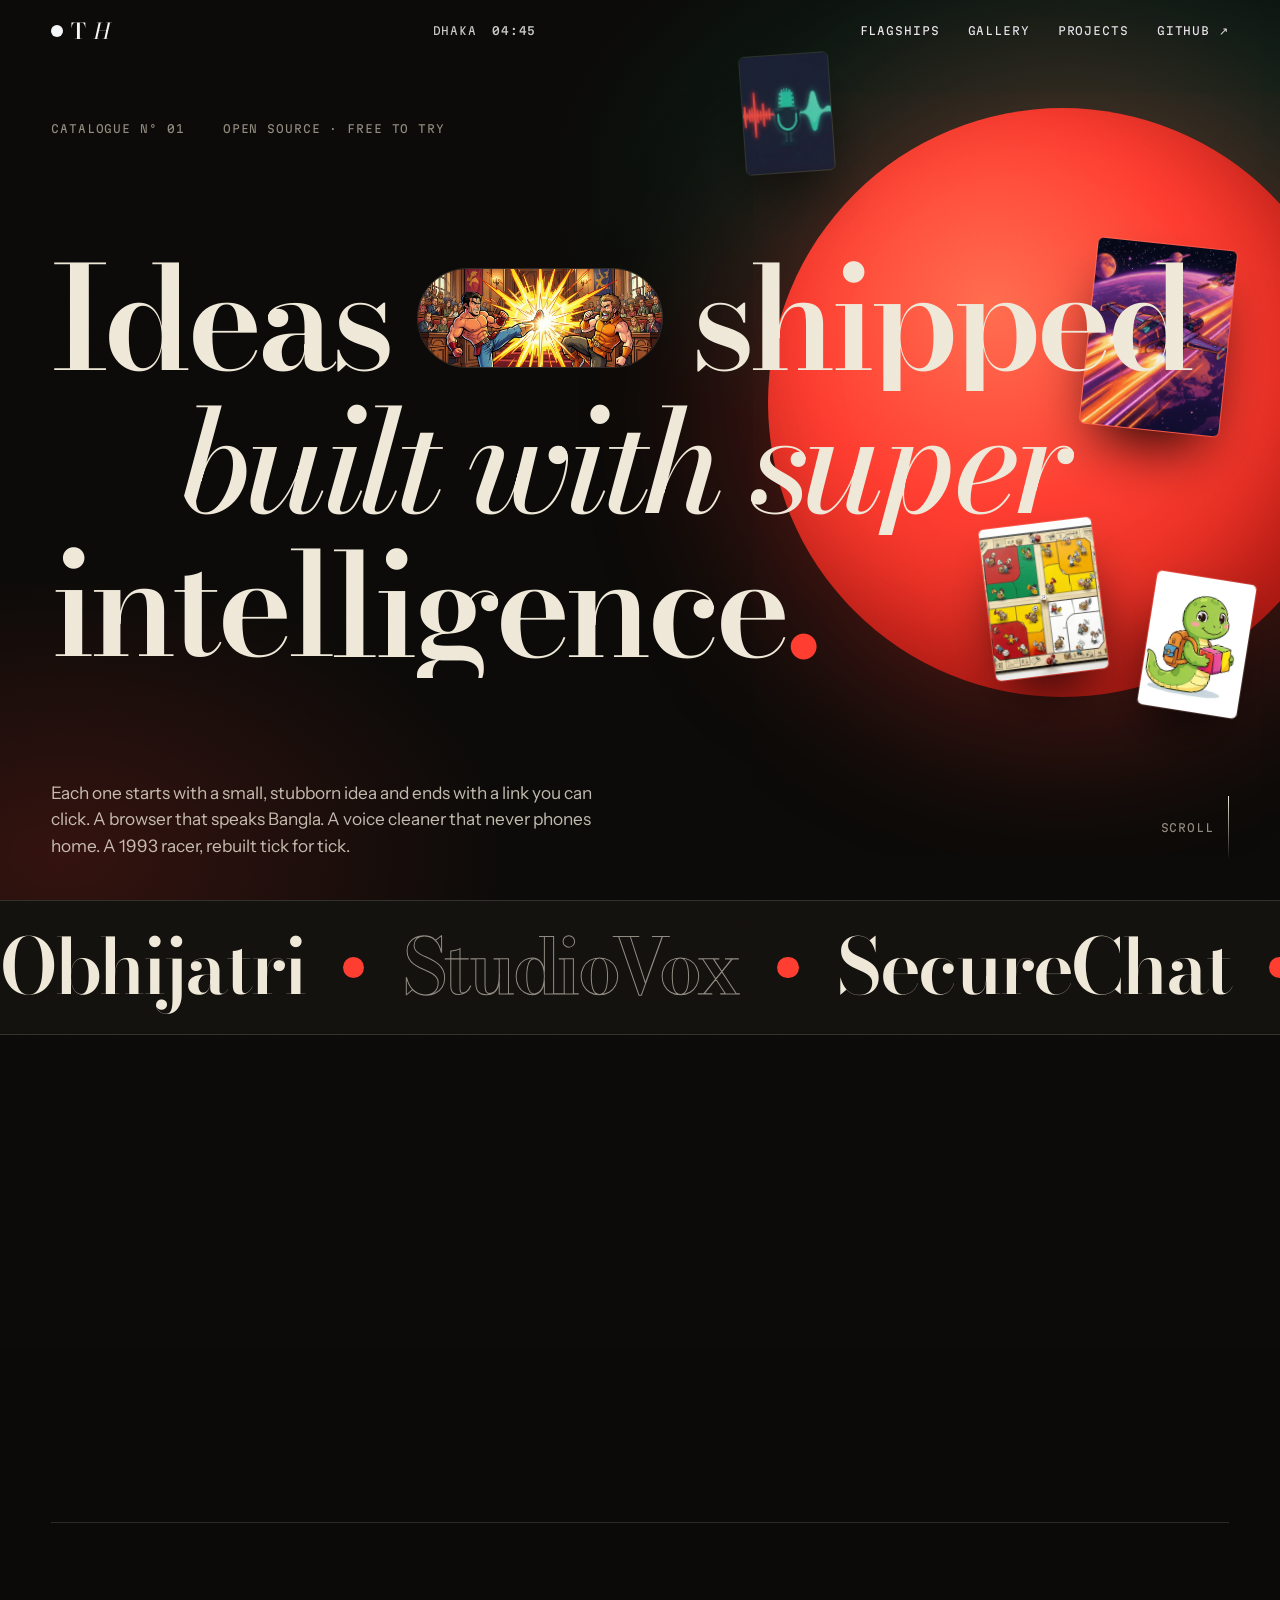
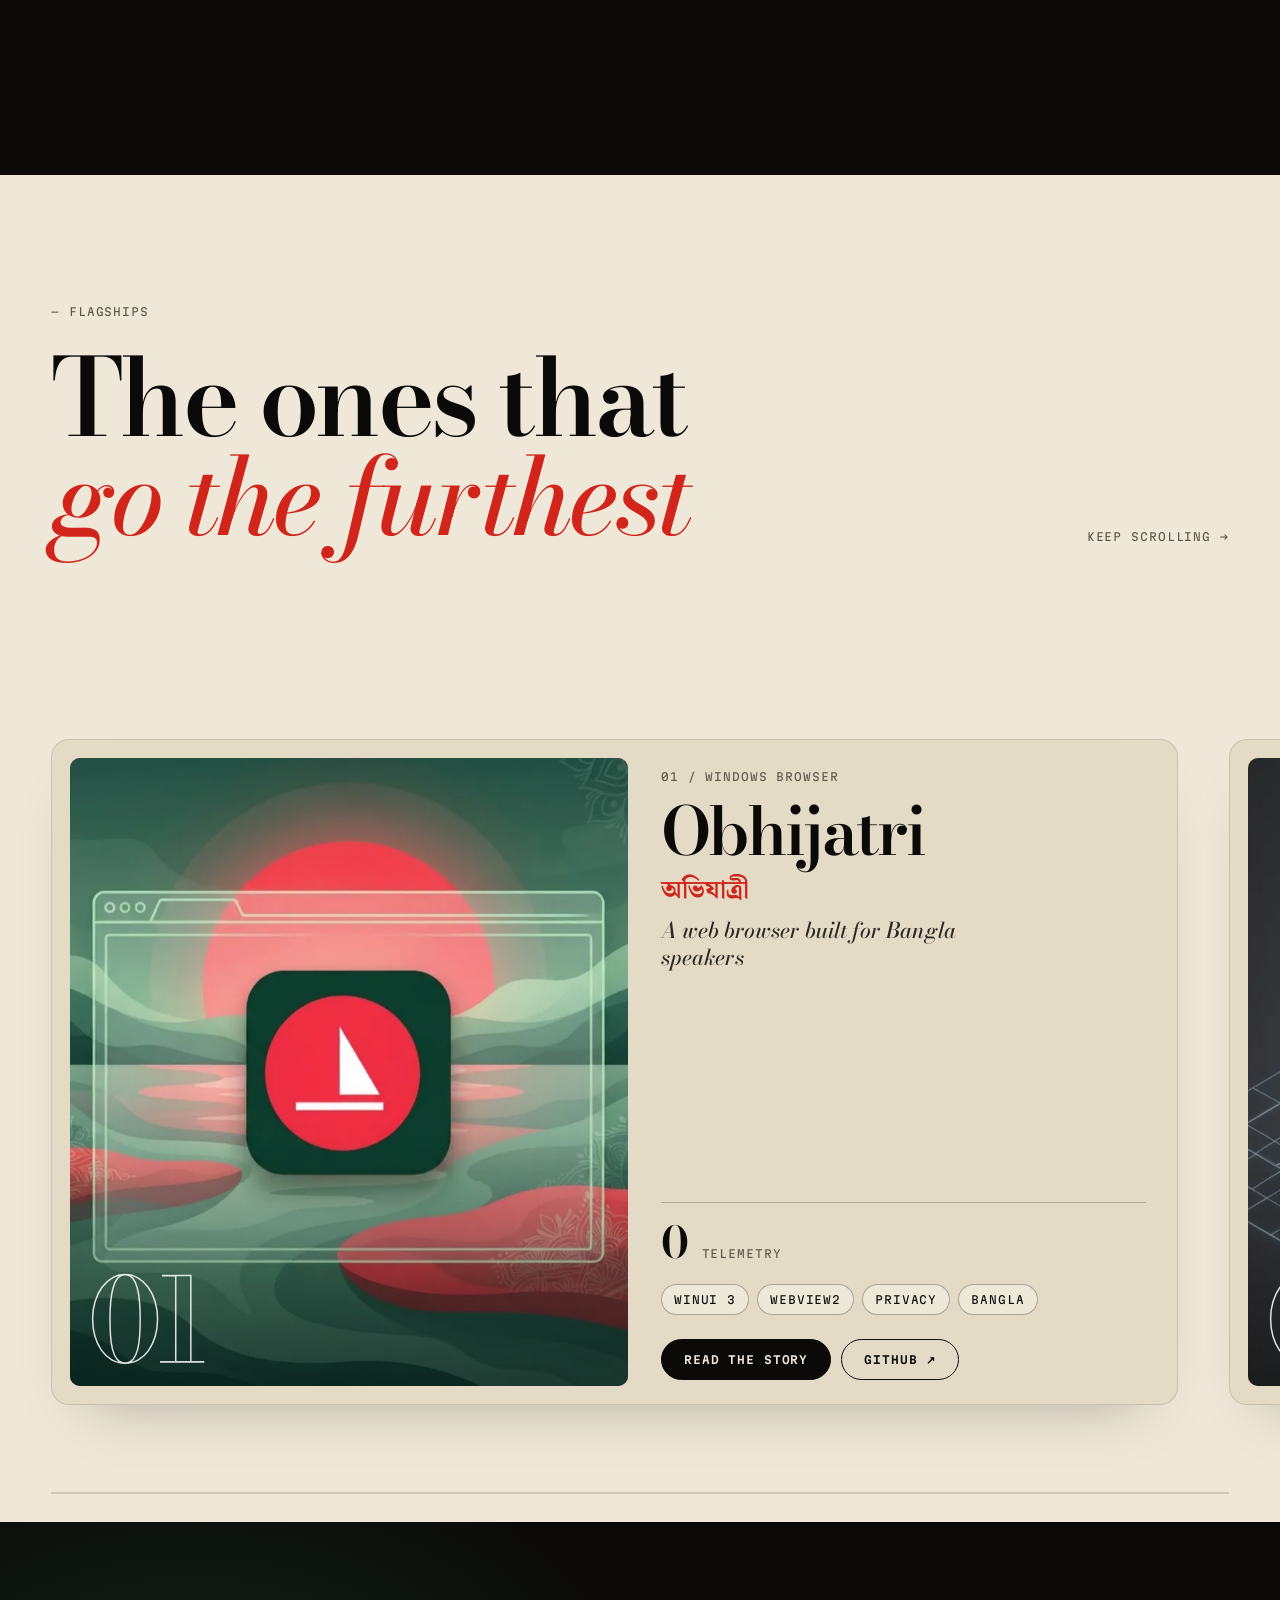
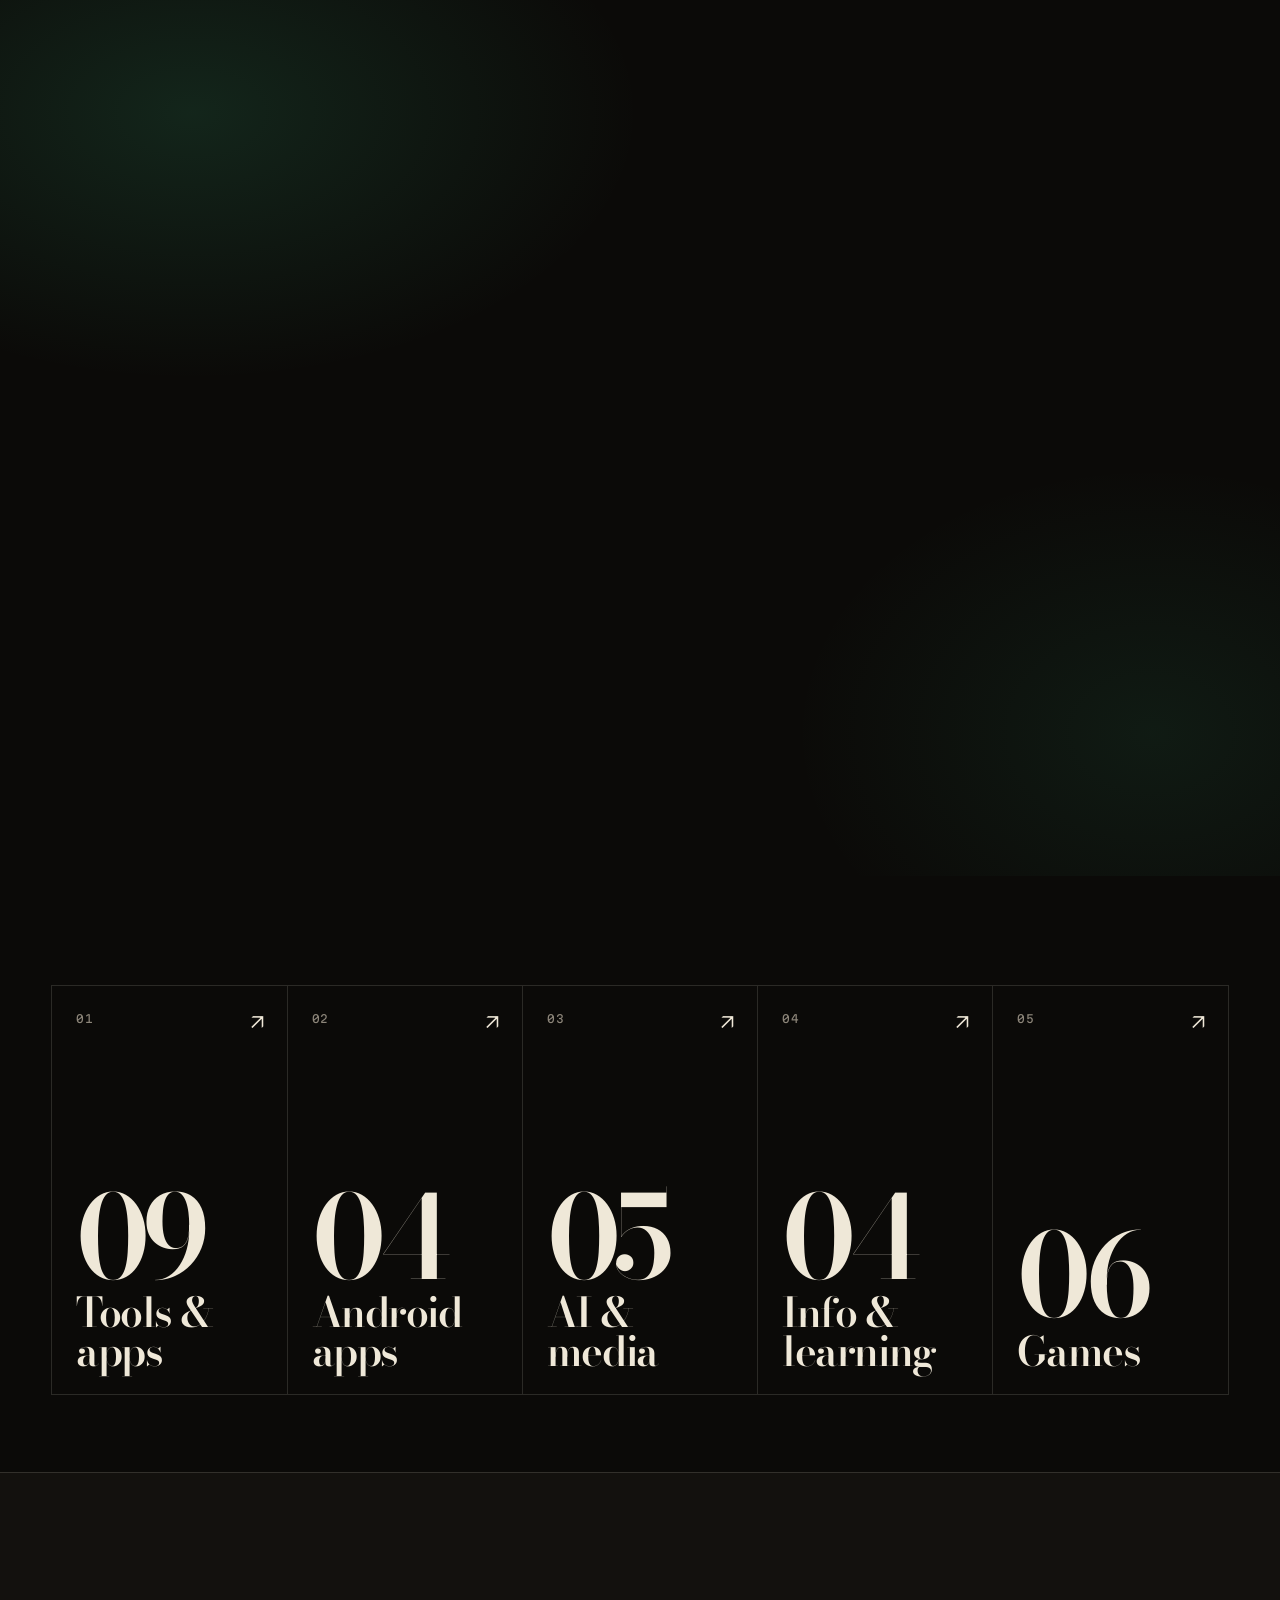
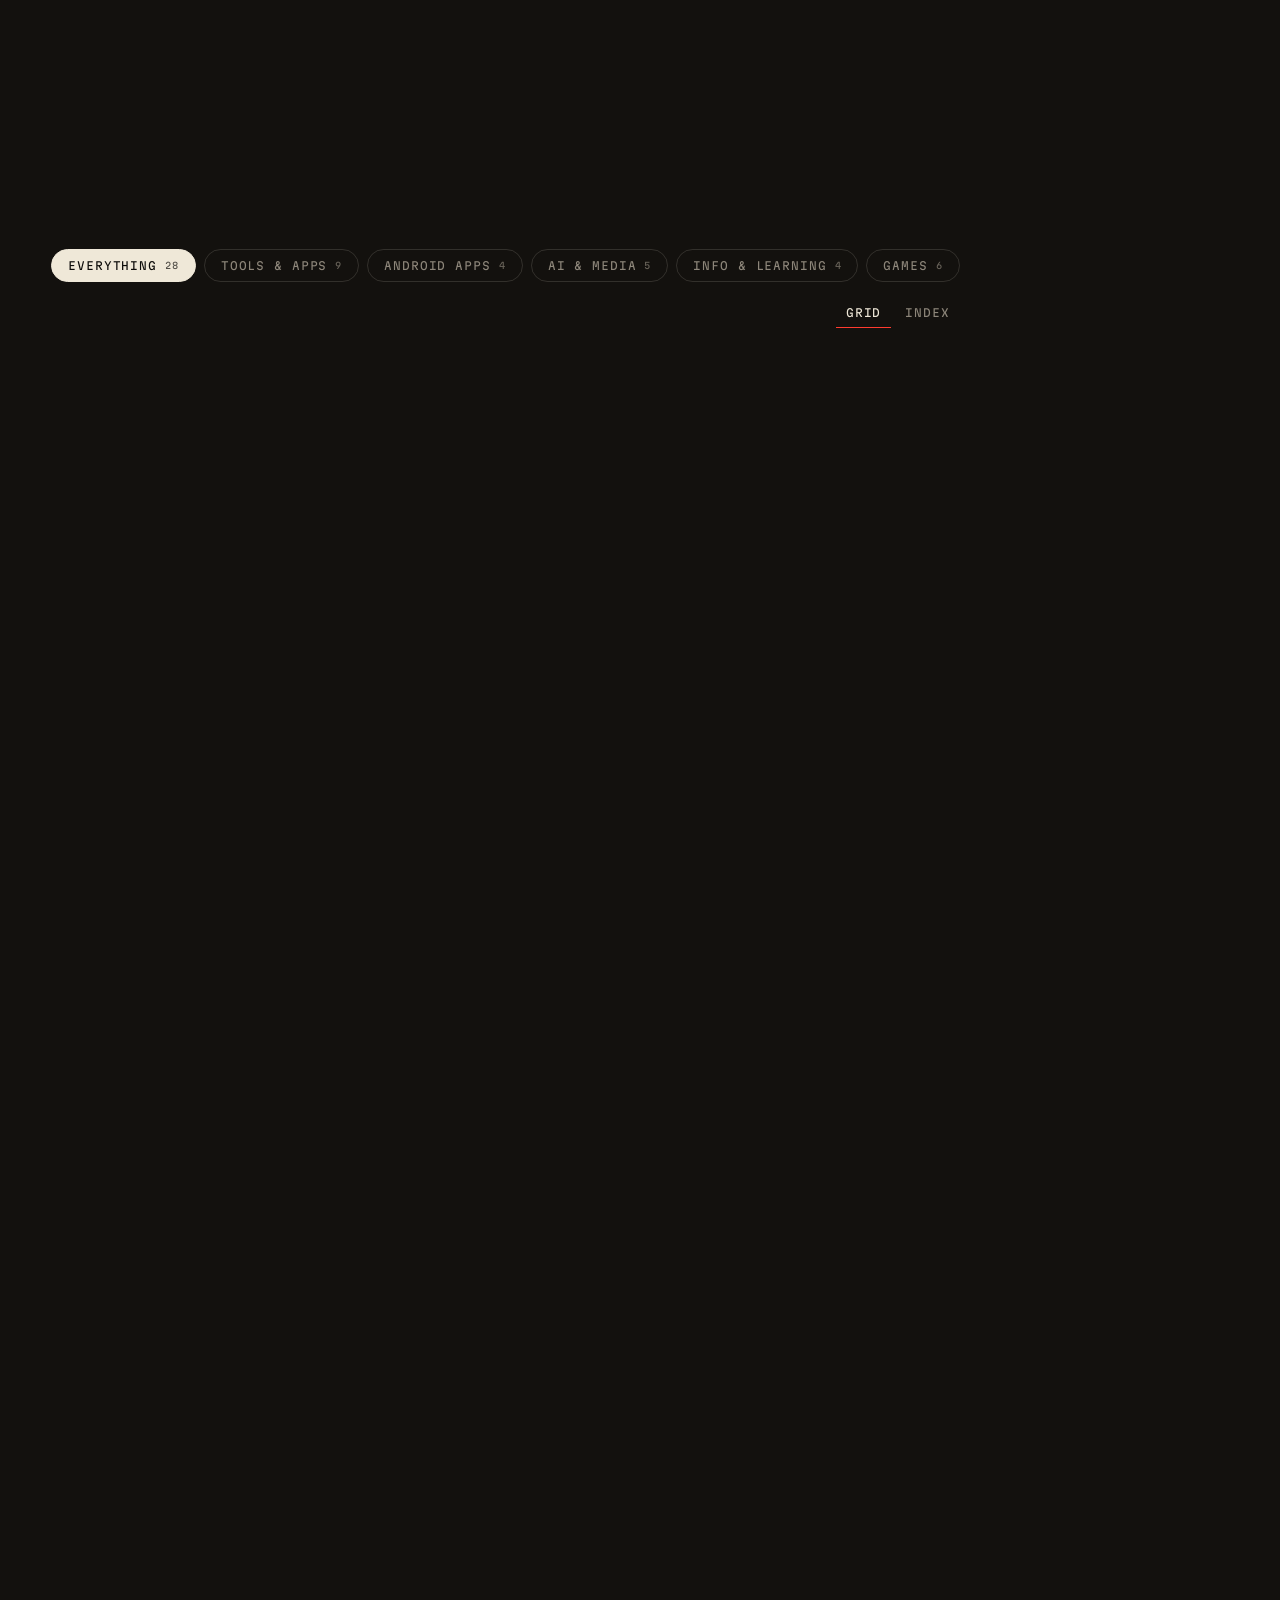
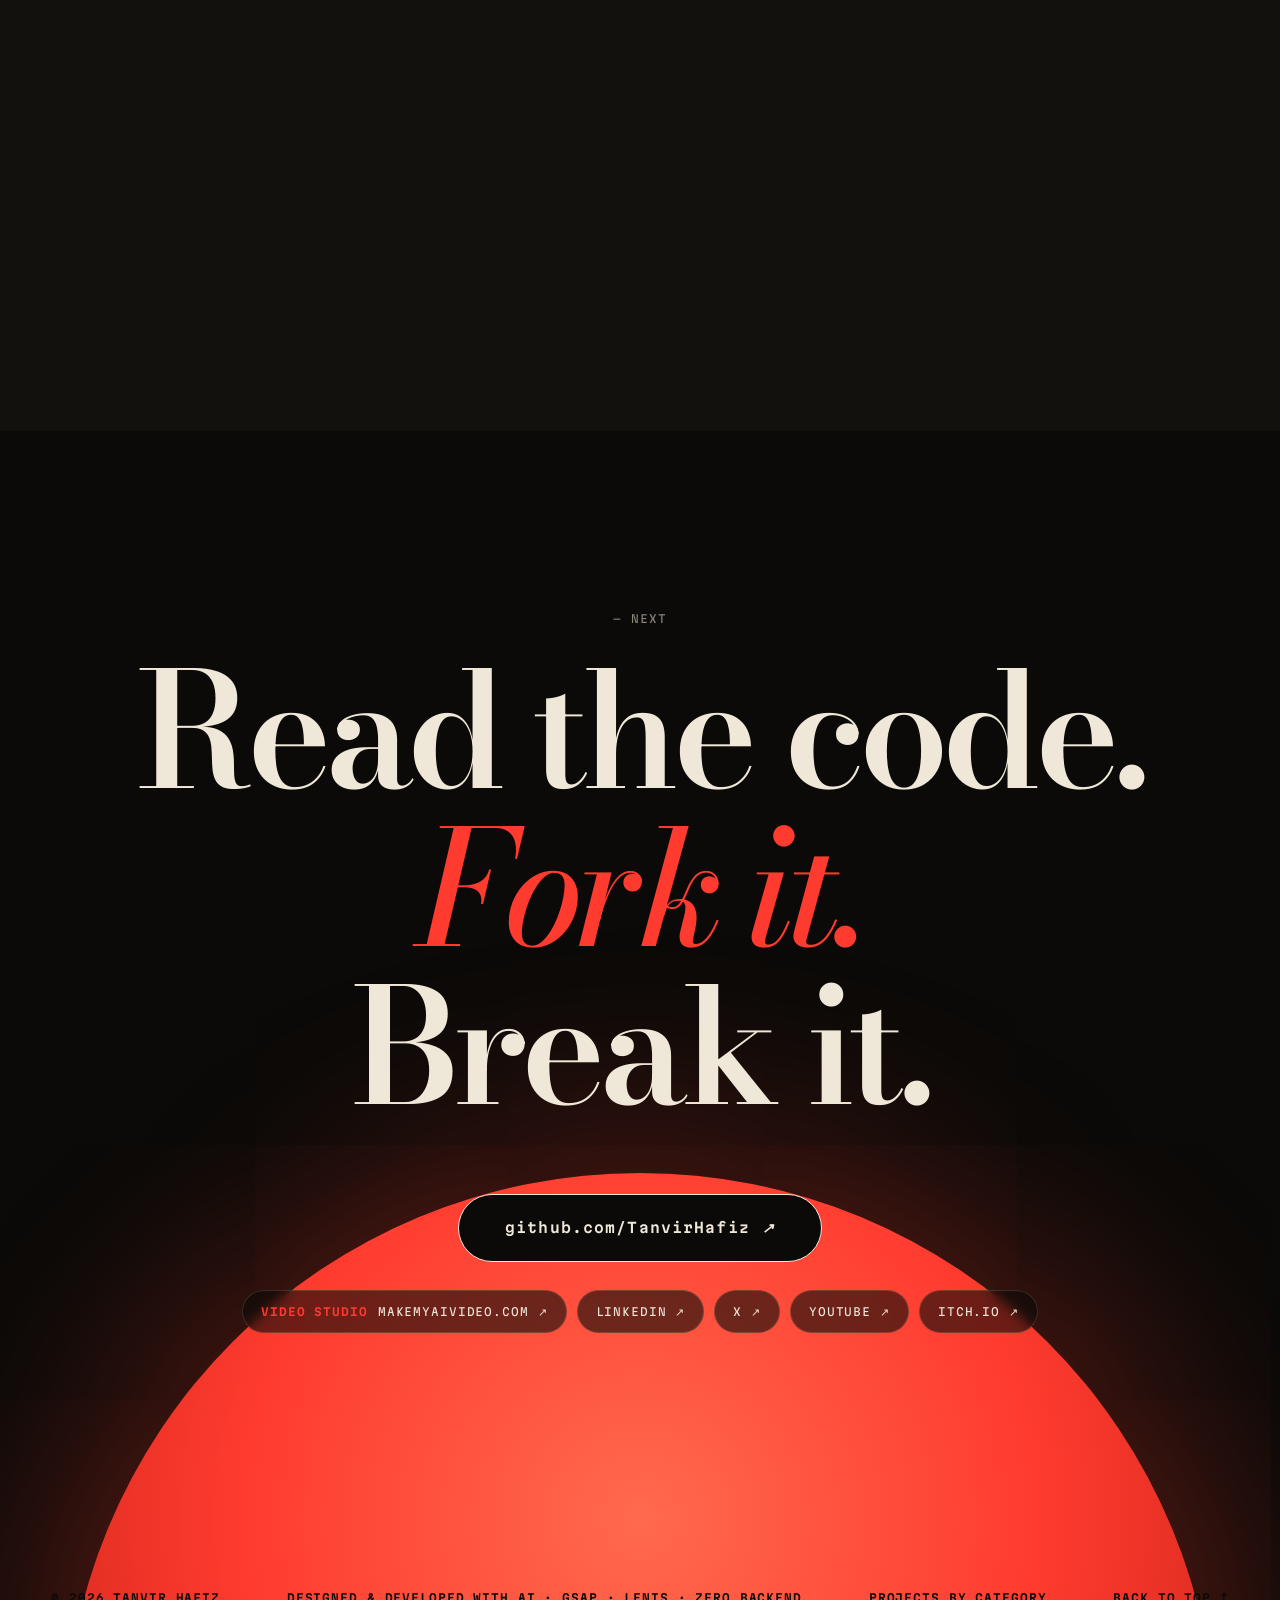
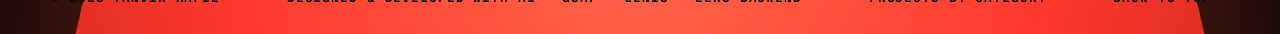
==== commit 1b833813: "Tighten Android/categories spacing; drop decorative Bangla label Co-Authored-By: Claude Sonnet 5.5 <" ====
--- a/site/index.html
+++ b/site/index.html
@@ -68,7 +68,6 @@
   <div class="hero-meta mono">
     <span>Catalogue Nº 01</span>
     <span>Open source · Free to try</span>
-    <span>বাংলা · English</span>
   </div>
 
   <h1 class="hero-title" aria-label="Ideas shipped, built with superintelligence">
@@ -128,7 +127,7 @@
 
 <!-- ROOMS -->
 <section class="rooms" id="rooms">
-  <p class="mono eyebrow" data-reveal>— Four rooms</p>
+  <p class="mono eyebrow" data-reveal>— Browse by category</p>
   <div class="rooms-grid" id="roomsGrid"></div>
 </section>
 
--- a/site/css/style.css
+++ b/site/css/style.css
@@ -110,7 +110,7 @@
 .mq-item i{display:block;width:.28em;height:.28em;border-radius:50%;background:var(--sun);flex:none}
 
 /* MANIFESTO */
-.manifesto{padding:clamp(100px,16vw,260px) var(--gut) clamp(80px,10vw,160px)}
+.manifesto{padding:clamp(56px,6vw,96px) var(--gut) clamp(72px,8vw,128px)}
 .manifesto-text{font:500 clamp(28px,4vw,62px)/1.22 var(--serif);letter-spacing:-.012em;max-width:24em;font-variation-settings:"opsz" 18}
 .manifesto-text .w{display:inline-block;overflow:hidden;vertical-align:top;white-space:pre;padding:.08em .08em .2em;margin:-.08em -.08em -.2em}
 .manifesto-text .wi{display:inline-block;will-change:transform}
@@ -169,10 +169,10 @@
 
 
 /* ANDROID */
-.droid{position:relative;padding:clamp(90px,11vw,180px) var(--gut) clamp(80px,10vw,160px);background:
+.droid{position:relative;padding:clamp(56px,6vw,96px) var(--gut) clamp(40px,4vw,64px);background:
   radial-gradient(50% 40% at 15% 20%,rgba(74,222,154,.13),transparent 70%),
   radial-gradient(40% 40% at 90% 85%,rgba(74,222,154,.08),transparent 70%),var(--ink);overflow:hidden}
-.droid-head{display:flex;justify-content:space-between;align-items:flex-end;gap:30px;flex-wrap:wrap;margin-bottom:clamp(48px,6vw,96px)}
+.droid-head{display:flex;justify-content:space-between;align-items:flex-end;gap:30px;flex-wrap:wrap;margin-bottom:clamp(32px,4vw,60px)}
 .droid .h2 em{color:#4ade9a}
 .droid-lede{max-width:34ch;color:rgba(239,232,216,.7)}
 .droid-row{display:grid;grid-template-columns:repeat(auto-fit,minmax(240px,1fr));gap:clamp(24px,3vw,48px);align-items:start}
@@ -202,7 +202,7 @@
 }
 
 /* ROOMS */
-.rooms{padding:clamp(80px,10vw,160px) var(--gut)}
+.rooms{padding:clamp(48px,5vw,80px) var(--gut) clamp(56px,6vw,96px)}
 .rooms-grid{display:grid;grid-template-columns:repeat(auto-fit,minmax(200px,1fr));border-top:1px solid var(--line);border-left:1px solid var(--line)}
 .room{position:relative;min-height:clamp(260px,32vw,460px);border-right:1px solid var(--line);border-bottom:1px solid var(--line);padding:24px;display:flex;flex-direction:column;justify-content:space-between;overflow:hidden;text-align:left;isolation:isolate}
 .room::before{content:"";position:absolute;inset:0;background:var(--rc);transform:translateY(101%);transition:transform .7s var(--ease);z-index:-1}
